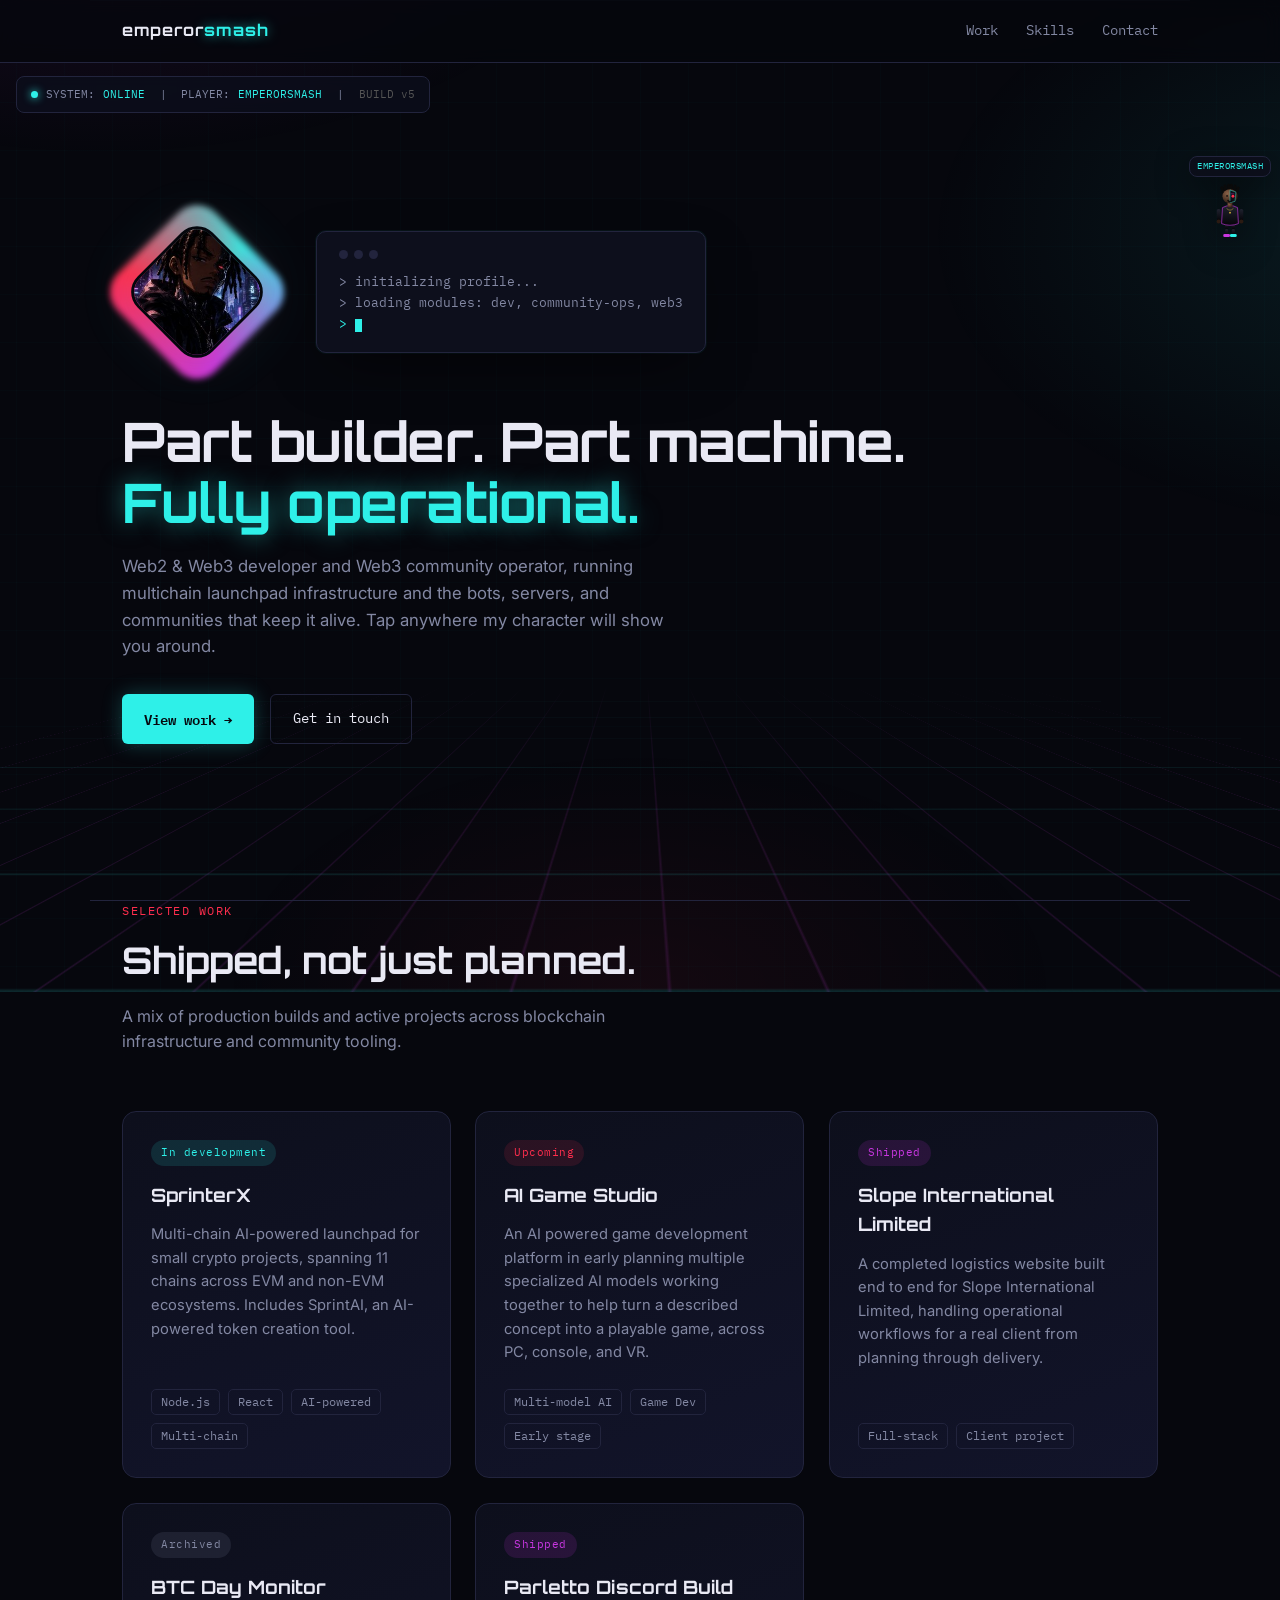
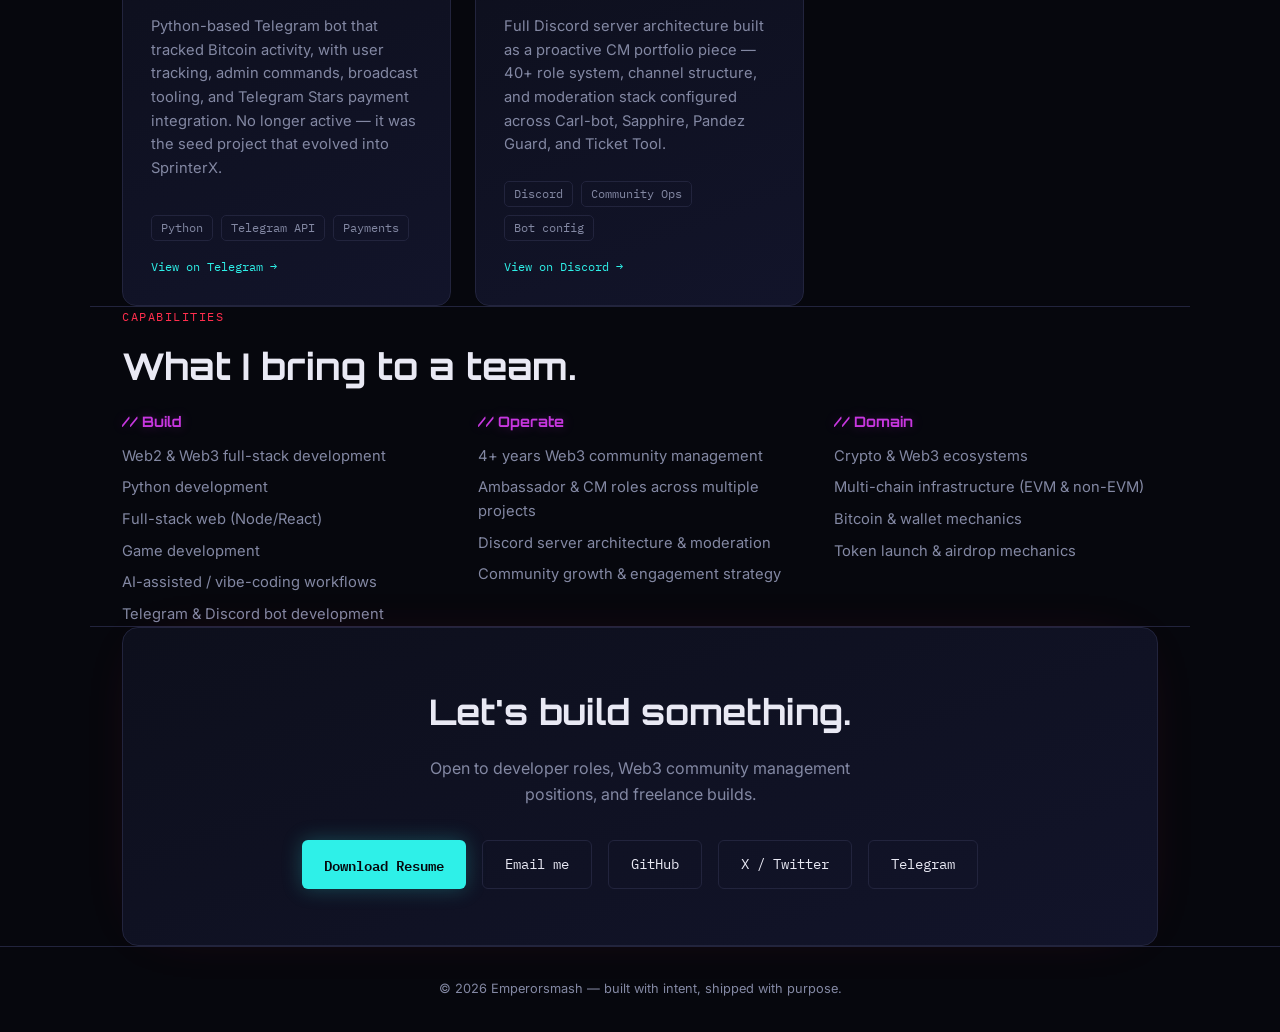
==== index.html @ 80217997 "Add files via upload" ====
<!DOCTYPE html>
<html lang="en">
<head>
<meta charset="UTF-8">
<meta name="viewport" content="width=device-width, initial-scale=1.0">
<title>Emperorsmash — Builder / Web3 Ops</title>
<link rel="preconnect" href="https://fonts.googleapis.com">
<link href="https://fonts.googleapis.com/css2?family=Orbitron:wght@600;700;800&family=Inter:wght@400;500;600&family=IBM+Plex+Mono:wght@400;500;600&display=swap" rel="stylesheet">
<style>
  :root{
    --bg: #06070d;
    --bg-raised: #0d0f1c;
    --bg-raised-2: #12142a;
    --line: #22243d;
    --cyan: #2EF0E8;
    --magenta: #C837E0;
    --red: #FF2E4D;
    --text: #E9E9F4;
    --slate: #8388a3;
    --scrollY: 0px;
  }
  *{ box-sizing:border-box; margin:0; padding:0; }
  html{ scroll-behavior:smooth; overflow-x:hidden; max-width:100%; }
  body{
    background:var(--bg);
    color:var(--text);
    font-family:'Inter',sans-serif;
    line-height:1.6;
    overflow-x:hidden;
    position:relative;
    cursor:default;
  }
  ::selection{ background:var(--magenta); color:#fff; }
  a{ color:inherit; text-decoration:none; }
  .mono{ font-family:'IBM Plex Mono',monospace; }
  .display{ font-family:'Orbitron',sans-serif; }

  /* Depth parallax layers */
  body::before{
    content:"";
    position:fixed; inset:-10% ; z-index:0; pointer-events:none;
    background:
      radial-gradient(900px 500px at 15% -5%, rgba(200,55,224,0.12), transparent 60%),
      radial-gradient(800px 500px at 100% 30%, rgba(46,240,232,0.09), transparent 60%),
      radial-gradient(700px 400px at 50% 100%, rgba(255,46,77,0.06), transparent 60%);
    transform: translateY(calc(var(--scrollY) * -0.06));
  }
  body::after{
    content:"";
    position:fixed; inset:-10%; z-index:0; pointer-events:none; opacity:0.5;
    background-image:
      linear-gradient(rgba(46,240,232,0.035) 1px, transparent 1px),
      linear-gradient(90deg, rgba(46,240,232,0.035) 1px, transparent 1px);
    background-size:48px 48px;
    transform: translateY(calc(var(--scrollY) * -0.14));
  }

  .wrap{ max-width:1100px; margin:0 auto; padding:0 32px; position:relative; z-index:2; }

  header{
    position:fixed; top:0; left:0; right:0; z-index:50;
    background:rgba(6,7,13,0.82); backdrop-filter:blur(10px);
    border-bottom:1px solid var(--line);
  }
  nav{
    max-width:1100px; margin:0 auto; padding:18px 32px;
    display:flex; justify-content:space-between; align-items:center;
  }
  .logo{ font-family:'Orbitron',sans-serif; font-weight:700; font-size:1rem; letter-spacing:1px; }
  .logo span{ color:var(--cyan); text-shadow:0 0 12px rgba(46,240,232,0.6); }
  .navlinks{ display:flex; gap:28px; font-size:0.85rem; }
  .navlinks a{ color:var(--slate); transition:color .2s, text-shadow .2s; font-family:'IBM Plex Mono',monospace; }
  .navlinks a:hover{ color:var(--cyan); text-shadow:0 0 10px rgba(46,240,232,0.5); }

  /* HUD */
  #hud{
    position:fixed; top:76px; left:16px; z-index:55;
    background:rgba(13,15,28,0.75); border:1px solid var(--line);
    border-radius:8px; padding:9px 14px;
    font-family:'IBM Plex Mono',monospace; font-size:0.68rem; color:var(--slate);
    backdrop-filter:blur(6px);
    display:flex; align-items:center; gap:8px;
  }
  #hud .dot{ width:7px; height:7px; border-radius:50%; background:var(--cyan); box-shadow:0 0 8px var(--cyan); animation:pulse-red 1.6s ease-in-out infinite; }
  #hud .val{ color:var(--cyan); }
  @media (max-width:700px){ #hud{ top:70px; font-size:0.62rem; padding:7px 10px; } }

  /* Hero */
  .hero{
    min-height:100vh;
    display:flex; flex-direction:column; justify-content:center;
    padding-top:120px; padding-bottom:60px;
    position:relative; perspective:1200px;
  }
  .hero-grid-floor{
    position:absolute; left:0; right:0; bottom:0; height:45%;
    background-image:
      repeating-linear-gradient(90deg, rgba(200,55,224,0.14) 0px, rgba(200,55,224,0.14) 1px, transparent 1px, transparent 56px),
      repeating-linear-gradient(0deg, rgba(46,240,232,0.14) 0px, rgba(46,240,232,0.14) 1px, transparent 1px, transparent 56px);
    transform: perspective(500px) rotateX(62deg) scale(2.2) translateY(10%);
    transform-origin:bottom;
    mask-image: linear-gradient(to top, black, transparent);
    -webkit-mask-image: linear-gradient(to top, black, transparent);
    pointer-events:none; z-index:0;
  }

  .hero-top{ display:flex; align-items:center; gap:44px; flex-wrap:wrap; position:relative; z-index:2; }
  .avatar-wrap{ position:relative; width:150px; height:150px; flex:0 0 auto; }
  .avatar-ring{
    position:absolute; inset:6px; border-radius:26px;
    background:conic-gradient(from 0deg, var(--cyan), var(--magenta), var(--red), var(--cyan));
    animation:spin-ring 6s linear infinite;
    filter:blur(3px);
    transform:rotate(45deg);
  }
  @keyframes spin-ring{ to{ transform:rotate(405deg); } }
  .avatar{
    position:absolute; inset:0; margin:auto;
    width:106px; height:106px;
    border-radius:22px;
    overflow:hidden;
    transform:rotate(45deg);
    border:3px solid var(--bg);
    box-shadow:0 0 30px rgba(255,46,77,0.35), 0 0 60px rgba(46,240,232,0.15);
  }
  .avatar img{
    position:absolute; top:-35%; left:-35%;
    width:170%; height:170%;
    object-fit:cover; display:block;
    transform:rotate(-45deg);
  }

  .terminal{
    background:var(--bg-raised);
    border:1px solid var(--line);
    border-radius:10px;
    padding:18px 22px;
    max-width:520px;
    font-family:'IBM Plex Mono',monospace;
    font-size:0.82rem;
    box-shadow:0 20px 60px -20px rgba(0,0,0,0.7), 0 0 0 1px rgba(46,240,232,0.05);
  }
  .term-dots{ display:flex; gap:6px; margin-bottom:12px; }
  .term-dots span{ width:9px; height:9px; border-radius:50%; background:var(--line); }
  .term-line{ color:var(--slate); min-height:1.4em; white-space:pre-wrap; }
  .term-line .ok{ color:var(--cyan); }
  .term-line .warn{ color:var(--red); }
  .cursor{ display:inline-block; width:7px; height:1em; background:var(--cyan); vertical-align:text-bottom; animation:blink 1s step-end infinite; }
  @keyframes blink{ 50%{ opacity:0; } }

  .hero h1{
    font-family:'Orbitron',sans-serif;
    font-size:clamp(2rem, 5vw, 3.4rem);
    font-weight:700;
    line-height:1.12;
    letter-spacing:-0.5px;
    max-width:820px;
    margin-top:44px;
    opacity:0; transform:translateY(16px);
    animation:rise .7s ease forwards;
    animation-delay:2.2s;
    position:relative; z-index:2;
  }
  .hero h1 .accent{ color:var(--cyan); text-shadow:0 0 24px rgba(46,240,232,0.5); }
  .hero p.lede{
    margin-top:20px; max-width:560px;
    color:var(--slate); font-size:1.05rem;
    opacity:0; transform:translateY(16px);
    animation:rise .7s ease forwards;
    animation-delay:2.5s;
    position:relative; z-index:2;
  }
  .hero .ctas{
    margin-top:34px; display:flex; gap:16px; flex-wrap:wrap;
    opacity:0; transform:translateY(16px);
    animation:rise .7s ease forwards;
    animation-delay:2.8s;
    position:relative; z-index:2;
  }
  @keyframes rise{ to{ opacity:1; transform:translateY(0); } }

  .btn{
    font-family:'IBM Plex Mono',monospace; font-size:0.85rem;
    padding:13px 22px; border-radius:6px; display:inline-flex; align-items:center; gap:8px;
    transition:transform .15s ease, background .15s ease, border-color .15s ease, box-shadow .15s ease;
  }
  .btn-primary{ background:var(--cyan); color:var(--bg); font-weight:600; box-shadow:0 0 20px rgba(46,240,232,0.25); }
  .btn-primary:hover{ transform:translateY(-2px); box-shadow:0 0 30px rgba(46,240,232,0.45); }
  .btn-ghost{ border:1px solid var(--line); color:var(--text); }
  .btn-ghost:hover{ border-color:var(--magenta); color:var(--magenta); transform:translateY(-2px); box-shadow:0 0 20px rgba(200,55,224,0.2); }

  .eyebrow{
    font-family:'IBM Plex Mono',monospace; font-size:0.78rem;
    color:var(--red); text-transform:uppercase; letter-spacing:1.5px;
    margin-bottom:10px;
  }
  section{ padding:100px 0; border-top:1px solid var(--line); position:relative; z-index:2; }
  h2.section-title{ font-family:'Orbitron',sans-serif; font-size:clamp(1.6rem,3.5vw,2.3rem); font-weight:700; margin-bottom:14px; }
  .section-sub{ color:var(--slate); max-width:560px; margin-bottom:56px; }

  .projects{ display:grid; grid-template-columns:repeat(auto-fit, minmax(min(300px, 100%),1fr)); gap:24px; perspective:1000px; }
  .card{
    background:linear-gradient(160deg, var(--bg-raised), var(--bg-raised-2));
    border:1px solid var(--line); border-radius:14px;
    padding:28px; display:flex; flex-direction:column; gap:14px;
    transition:transform .12s ease, border-color .2s ease, box-shadow .2s ease;
    transform-style:preserve-3d;
    will-change:transform;
  }
  .card:hover{ border-color:var(--cyan); box-shadow:0 20px 40px -20px rgba(46,240,232,0.25); }
  .card.card-flash{ border-color:var(--magenta); box-shadow:0 0 40px -10px rgba(200,55,224,0.5); }
  .tag{
    align-self:flex-start; font-family:'IBM Plex Mono',monospace; font-size:0.7rem;
    padding:4px 10px; border-radius:20px; letter-spacing:0.5px;
  }
  .tag.live{ background:rgba(46,240,232,0.12); color:var(--cyan); }
  .tag.shipped{ background:rgba(200,55,224,0.14); color:var(--magenta); }
  .tag.beta{ background:rgba(255,46,77,0.12); color:var(--red); }
  .tag.archived{ background:rgba(131,136,163,0.15); color:var(--slate); }
  .card-link{ font-family:'IBM Plex Mono',monospace; font-size:0.78rem; color:var(--cyan); margin-top:2px; }
  .card-link:hover{ text-decoration:underline; }
  .card h3{ font-family:'Orbitron',sans-serif; font-size:1.15rem; }
  .card p{ color:var(--slate); font-size:0.92rem; }
  .stack{ display:flex; flex-wrap:wrap; gap:8px; margin-top:auto; padding-top:10px; }
  .stack span{ font-family:'IBM Plex Mono',monospace; font-size:0.72rem; color:var(--slate); border:1px solid var(--line); padding:3px 9px; border-radius:5px; }

  .skills-grid{ display:grid; grid-template-columns:repeat(auto-fit,minmax(min(220px, 100%),1fr)); gap:32px; }
  .skill-block h4{ font-family:'Orbitron',sans-serif; color:var(--magenta); font-size:0.9rem; margin-bottom:12px; text-shadow:0 0 12px rgba(200,55,224,0.3); }
  .skill-block ul{ list-style:none; display:flex; flex-direction:column; gap:8px; }
  .skill-block li{ color:var(--slate); font-size:0.92rem; }

  .contact-box{
    background:linear-gradient(160deg, var(--bg-raised), var(--bg-raised-2));
    border:1px solid var(--line); border-radius:16px;
    padding:56px; text-align:center;
    box-shadow:0 0 60px -30px rgba(255,46,77,0.2);
  }
  .contact-box h2{ font-family:'Orbitron',sans-serif; font-size:clamp(1.6rem,4vw,2.2rem); margin-bottom:16px; }
  .contact-box p{ color:var(--slate); max-width:480px; margin:0 auto 32px; }
  .contact-links{ display:flex; gap:16px; justify-content:center; flex-wrap:wrap; }

  footer{ padding:32px; text-align:center; color:var(--slate); font-size:0.8rem; border-top:1px solid var(--line); position:relative; z-index:2; }

  @media (max-width:700px){
    .navlinks{ display:none; }
    section{ padding:70px 0; }
    .contact-box{ padding:36px 22px; }
    .hero-top{ flex-direction:column; align-items:flex-start; gap:24px; }
  }

  @media (prefers-reduced-motion: reduce){
    *{ animation-duration:0.01ms !important; animation-delay:0s !important; transition-duration:0.01ms !important; }
  }

  :focus-visible{ outline:2px solid var(--cyan); outline-offset:3px; }

  /* ===== Free-roaming bot character ===== */
  #bot{
    position:fixed; z-index:80; width:42px; height:58px;
    left:0; top:0;
    transition: left .3s cubic-bezier(.3,.7,.25,1), top .3s cubic-bezier(.3,.7,.25,1), transform .18s ease;
    cursor:pointer; pointer-events:auto;
    filter:drop-shadow(0 8px 16px rgba(0,0,0,0.55));
  }
  #bot svg{ width:100%; height:100%; display:block; overflow:visible; }
  #bot svg.flip{ transform:scaleX(-1); }

  .bot-tag{
    position:absolute; bottom:100%; left:50%; transform:translateX(-50%);
    margin-bottom:5px; font-family:'IBM Plex Mono',monospace; font-size:0.58rem;
    color:var(--cyan); background:rgba(13,15,28,0.85); border:1px solid var(--line);
    padding:2px 7px; border-radius:8px; white-space:nowrap; letter-spacing:0.5px;
    pointer-events:none;
  }

  .bot-menu{
    position:absolute; bottom:100%; left:50%; transform:translateX(-50%) translateY(6px);
    margin-bottom:28px;
    display:flex; flex-direction:column; gap:8px;
    opacity:0; pointer-events:none;
    transition:opacity .18s ease, transform .18s ease;
  }
  .bot-menu.open{ opacity:1; pointer-events:auto; transform:translateX(-50%) translateY(0); }
  .bot-menu button{
    font-family:'IBM Plex Mono',monospace; font-size:0.72rem; white-space:nowrap;
    background:var(--bg-raised-2); color:var(--cyan); border:1px solid var(--cyan);
    padding:7px 12px; border-radius:20px; cursor:pointer;
    box-shadow:0 0 14px rgba(46,240,232,0.25);
  }
  .bot-menu button:hover{ background:var(--cyan); color:var(--bg); }

  /* Human running gait */
  .leg-l, .leg-r, .arm-l, .arm-r{ transform-box:fill-box; transform-origin:top center; }
  .shin-l, .shin-r{ transform-box:fill-box; transform-origin:top center; }
  .run-rig{ transform-box:fill-box; transform-origin:bottom center; }

  .bot-running .leg-l{ animation:hip-swing .32s ease-in-out infinite; }
  .bot-running .leg-r{ animation:hip-swing .32s ease-in-out infinite; animation-delay:-.16s; }
  .bot-running .shin-l{ animation:knee-bend .32s ease-in-out infinite; }
  .bot-running .shin-r{ animation:knee-bend .32s ease-in-out infinite; animation-delay:-.16s; }
  .bot-running .arm-l{ animation:arm-swing .32s ease-in-out infinite; animation-delay:-.16s; }
  .bot-running .arm-r{ animation:arm-swing .32s ease-in-out infinite; }
  .bot-running .run-rig{ animation:run-bob .32s ease-in-out infinite; }
  .bot-idle .run-rig{ animation:idle-bob 1.8s ease-in-out infinite; }

  @keyframes hip-swing{ 0%{transform:rotate(-26deg);} 50%{transform:rotate(26deg);} 100%{transform:rotate(-26deg);} }
  @keyframes knee-bend{ 0%{transform:rotate(32deg);} 25%{transform:rotate(4deg);} 50%{transform:rotate(-6deg);} 75%{transform:rotate(42deg);} 100%{transform:rotate(32deg);} }
  @keyframes arm-swing{ 0%{transform:rotate(24deg);} 50%{transform:rotate(-24deg);} 100%{transform:rotate(24deg);} }
  @keyframes run-bob{ 0%,100%{ transform:translateY(0) rotate(-1.5deg); } 50%{ transform:translateY(-3px) rotate(1.5deg); } }
  @keyframes idle-bob{ 0%,100%{ transform:translateY(0); } 50%{ transform:translateY(-4px); } }
  .eye-red{ animation:pulse-red 2.4s ease-in-out infinite; }
  @keyframes pulse-red{ 0%,100%{ opacity:1; } 50%{ opacity:0.5; } }

  /* Ripple + connect effects */
  .ripple{
    position:fixed; z-index:75; pointer-events:none;
    width:14px; height:14px; border-radius:50%;
    border:2px solid var(--cyan);
    transform:translate(-50%,-50%);
    animation:ripple-out .5s ease-out forwards;
  }
  @keyframes ripple-out{ to{ width:70px; height:70px; opacity:0; border-width:1px; } }

  .connect-ring{
    position:fixed; z-index:75; pointer-events:none;
    border-radius:50%; transform:translate(-50%,-50%);
    border:2px solid var(--magenta);
    animation:connect-out .55s ease-out forwards;
  }
  @keyframes connect-out{ 0%{ width:6px; height:6px; opacity:1; } 100%{ width:90px; height:90px; opacity:0; } }

  .target-glow{ box-shadow:0 0 0 2px var(--cyan), 0 0 24px rgba(46,240,232,0.6) !important; transition:box-shadow .15s ease; }

  .flash-step{
    position:fixed; z-index:78; pointer-events:none;
    width:30px; height:42px; border-radius:40%;
    background:linear-gradient(180deg, rgba(46,240,232,0.4), rgba(200,55,224,0.15));
    filter:blur(3px);
    transform:translate(-50%,-90%);
    animation:flash-fade .3s ease-out forwards;
  }
  @keyframes flash-fade{ from{ opacity:0.8; transform:translate(-50%,-90%) scale(1); } to{ opacity:0; transform:translate(-50%,-90%) scale(0.65); } }

  .spark{
    position:fixed; z-index:76; width:4px; height:4px; border-radius:50%;
    pointer-events:none; transform:translate(-50%,-50%);
    animation:spark-fly .42s ease-out forwards;
  }
  @keyframes spark-fly{ to{ transform:translate(calc(-50% + var(--dx)), calc(-50% + var(--dy))); opacity:0; } }

  .bot-jolt{ animation:jolt .22s ease; }
  @keyframes jolt{ 0%{ transform:scale(1); } 35%{ transform:scale(1.18,0.82); } 65%{ transform:scale(0.9,1.1); } 100%{ transform:scale(1); } }

  .bot-tool{
    position:absolute; width:22px; height:22px; opacity:0; pointer-events:none;
    transition:opacity .2s ease; filter:drop-shadow(0 0 6px rgba(46,240,232,0.5));
  }
  .bot-tool.show{ opacity:1; }
  .bot-tool.tool-wrench, .bot-tool.tool-server{ left:100%; top:36%; margin-left:2px; }
  .bot-tool.tool-weld{ left:50%; top:-18%; transform:translateX(-50%); }
  .bot-tool.tool-wrench{ animation:wrench-turn 1s ease-in-out infinite; }
  @keyframes wrench-turn{ 0%,100%{ transform:rotate(-20deg); } 50%{ transform:rotate(20deg); } }

  .bot-tool.tool-server{ width:38px; height:30px; left:100%; top:30%; margin-left:2px; }
  .bot-tool.tool-left{ left:auto; right:100%; margin-left:0; margin-right:2px; }
  .tool-server .key-blink rect{ animation:key-flicker .4s steps(1) infinite; }
  .tool-server .key-blink rect:nth-child(2){ animation-delay:.08s; }
  .tool-server .key-blink rect:nth-child(3){ animation-delay:.16s; }
  .tool-server .key-blink rect:nth-child(4){ animation-delay:.24s; }
  .tool-server .key-blink rect:nth-child(5){ animation-delay:.32s; }
  @keyframes key-flicker{ 0%,60%{ opacity:1; } 61%,100%{ opacity:0.3; } }

  .bot-typing .arm-l{ animation:type-tap .17s ease-in-out infinite; }
  .bot-typing .arm-r{ animation:type-tap .17s ease-in-out infinite; animation-delay:.085s; }
  @keyframes type-tap{ 0%,100%{ transform:rotate(6deg); } 50%{ transform:rotate(24deg); } }

  /* Annoyed reaction (rapid tapping) */
  .bot-annoyed .head-grp{ animation:shake-mad .35s ease; }
  @keyframes shake-mad{
    0%,100%{ transform:translateX(0) rotate(0); }
    20%{ transform:translateX(-3px) rotate(-5deg); }
    40%{ transform:translateX(3px) rotate(5deg); }
    60%{ transform:translateX(-2.5px) rotate(-4deg); }
    80%{ transform:translateX(2.5px) rotate(4deg); }
  }
  .bot-annoyed .eye-red{ animation:pulse-mad .12s ease-in-out infinite; }
  @keyframes pulse-mad{ 0%,100%{ opacity:1; } 50%{ opacity:0.25; } }

  /* Loved reaction (press and hold) */
  .bot-loved .run-rig{ animation:happy-wiggle .5s ease-in-out infinite; }
  @keyframes happy-wiggle{ 0%,100%{ transform:translateY(0) rotate(-2deg); } 50%{ transform:translateY(-3px) rotate(2deg); } }
  .heart-particle{
    position:fixed; z-index:82; pointer-events:none;
    font-size:15px; color:var(--red); text-shadow:0 0 8px rgba(255,46,77,0.7);
    transform:translate(-50%,-50%);
    animation:heart-float .75s ease-out forwards;
  }
  @keyframes heart-float{
    0%{ opacity:1; transform:translate(-50%,-50%) scale(0.5); }
    55%{ opacity:1; }
    100%{ opacity:0; transform:translate(-50%,-160%) scale(1.15); }
  }

  /* Dizzy + faint */
  .bot-dizzy .run-rig{ animation:dizzy-wobble .28s ease-in-out infinite; }
  @keyframes dizzy-wobble{ 0%,100%{ transform:rotate(-9deg) translateY(0); } 50%{ transform:rotate(9deg) translateY(-2px); } }
  .bot-dizzy .eye-red, .bot-fainted .eye-red{ animation:none !important; opacity:0.25; }

  .bot-fainted .run-rig{
    animation:none;
    transform:rotate(88deg) translateY(8px);
    transform-origin:bottom center;
    opacity:0.8;
  }

  .error-bubble{
    position:fixed; z-index:84; pointer-events:none;
    font-family:'IBM Plex Mono',monospace; font-size:0.66rem; color:var(--red);
    background:rgba(13,15,28,0.92); border:1px solid var(--red); border-radius:6px;
    padding:4px 9px; transform:translate(-50%,-100%);
    animation:glitch-flicker 1.2s steps(2) forwards;
  }
  @keyframes glitch-flicker{
    0%,10%,22%,34%,46%,58%,70%,82%{ opacity:1; }
    5%,17%,29%,41%,53%,65%,77%{ opacity:0.25; }
    92%,100%{ opacity:0; }
  }

  #repair-crane{ position:fixed; z-index:85; pointer-events:none; }
  .crane-hook{ transition:y2 .4s ease; }

  @media (prefers-reduced-motion: reduce){
    #bot{ display:none; }
  }
</style>
</head>
<body>

<header>
  <nav>
    <div class="logo">emperor<span>smash</span></div>
    <div class="navlinks">
      <a href="#work">Work</a>
      <a href="#skills">Skills</a>
      <a href="#contact">Contact</a>
    </div>
  </nav>
</header>

<div id="hud"><span class="dot"></span>SYSTEM: <span class="val" id="hud-status">ONLINE</span> &nbsp;|&nbsp; PLAYER: <span class="val">EMPERORSMASH</span> &nbsp;|&nbsp; <span style="color:#555;">BUILD v5</span></div>

<div id="bot" class="bot-idle" role="button" tabindex="0" aria-label="Site character. Click to open quick navigation, or tap anywhere on the page and it will run there.">
  <div class="bot-menu" id="bot-menu">
    <button data-target="work">Work</button>
    <button data-target="skills">Skills</button>
    <button data-target="contact">Contact</button>
  </div>
  <div class="bot-tag">EMPERORSMASH</div>
  <div class="bot-tool" id="bot-tool"></div>
  <svg viewBox="0 0 100 130" fill="none">
    <defs>
      <radialGradient id="skinGrad" cx="35%" cy="30%" r="75%">
        <stop offset="0%" stop-color="#8a6248"/>
        <stop offset="100%" stop-color="#2b1a12"/>
      </radialGradient>
      <linearGradient id="jacketGrad" x1="0" y1="0" x2="0" y2="1">
        <stop offset="0%" stop-color="#20222f"/>
        <stop offset="100%" stop-color="#050509"/>
      </linearGradient>
    </defs>
    <g class="run-rig">
      <g class="leg-l" transform="translate(42,93)">
        <rect x="-4" y="0" width="8" height="15" rx="3" fill="url(#jacketGrad)"/>
        <g class="shin-l">
          <rect x="-3.5" y="15" width="7" height="14" rx="3" fill="url(#jacketGrad)"/>
          <rect x="-8" y="27" width="16" height="7" rx="3" fill="var(--magenta)"/>
        </g>
      </g>
      <g class="leg-r" transform="translate(58,93)">
        <rect x="-4" y="0" width="8" height="15" rx="3" fill="url(#jacketGrad)"/>
        <g class="shin-r">
          <rect x="-3.5" y="15" width="7" height="14" rx="3" fill="url(#jacketGrad)"/>
          <rect x="-8" y="27" width="16" height="7" rx="3" fill="var(--cyan)"/>
        </g>
      </g>

      <g class="arm-l" transform="translate(23,60)">
        <rect x="-4.5" y="0" width="9" height="28" rx="4" fill="url(#jacketGrad)"/>
        <circle cx="0" cy="30" r="5" fill="#2b1a12"/>
      </g>
      <g class="arm-r" transform="translate(77,60)">
        <rect x="-4.5" y="0" width="9" height="28" rx="4" fill="url(#jacketGrad)"/>
        <circle cx="0" cy="30" r="5" fill="#2b1a12"/>
      </g>

      <path d="M32 57 Q50 47 68 57 L70 95 Q50 103 30 95 Z" fill="url(#jacketGrad)" stroke="var(--magenta)" stroke-width="1.5"/>
      <path d="M42 59 Q50 67 58 59" stroke="#d4af37" stroke-width="1.2" fill="none"/>
      <circle cx="50" cy="69" r="2.2" fill="#d4af37"/>

      <rect x="44" y="45" width="12" height="12" fill="url(#skinGrad)"/>

      <g class="head-grp">
        <g fill="#0a0a0a">
          <rect x="30" y="6" width="7" height="26" rx="3.5" transform="rotate(-18 33 19)"/>
          <rect x="36" y="2" width="7" height="30" rx="3.5" transform="rotate(-8 39 17)"/>
          <rect x="43" y="0" width="7" height="32" rx="3.5"/>
          <rect x="50" y="0" width="7" height="32" rx="3.5"/>
          <rect x="57" y="2" width="7" height="30" rx="3.5" transform="rotate(8 60 17)"/>
          <rect x="63" y="6" width="7" height="26" rx="3.5" transform="rotate(18 66 19)"/>
        </g>
        <ellipse cx="50" cy="30" rx="18" ry="17" fill="url(#skinGrad)"/>
        <path d="M50 15 L64 20 L62 42 L50 45 Z" fill="#111118" stroke="var(--cyan)" stroke-width="1"/>
        <circle class="eye-red" cx="57" cy="30" r="3.4" fill="var(--red)"/>
        <line x1="52" y1="24" x2="60" y2="24" stroke="var(--magenta)" stroke-width="0.8"/>
        <circle cx="43" cy="29" r="2" fill="#0a0a0a"/>
        <path d="M45 40 Q50 46 55 40" stroke="#0a0a0a" stroke-width="3" fill="none" stroke-linecap="round"/>
      </g>
    </g>
  </svg>
</div>

<section class="hero wrap">
  <div class="hero-grid-floor"></div>
  <div class="hero-top">
    <div class="avatar-wrap">
      <div class="avatar-ring"></div>
      <div class="avatar"><img src="[data-uri]" alt="Emperorsmash"></div>
    </div>
    <div class="terminal" id="terminal">
      <div class="term-dots"><span></span><span></span><span></span></div>
      <div id="term-output"></div>
    </div>
  </div>
  <h1>Part builder. Part machine. <span class="accent">Fully operational.</span></h1>
  <p class="lede">Web2 & Web3 developer and Web3 community operator, running multichain launchpad infrastructure and the bots, servers, and communities that keep it alive. Tap anywhere my character will show you around.</p>
  <div class="ctas">
    <a href="#work" class="btn btn-primary">View work →</a>
    <a href="#contact" class="btn btn-ghost">Get in touch</a>
  </div>
</section>

<section id="work" class="wrap">
  <div class="eyebrow">Selected work</div>
  <h2 class="section-title">Shipped, not just planned.</h2>
  <p class="section-sub">A mix of production builds and active projects across blockchain infrastructure and community tooling.</p>

  <div class="projects">
    <div class="card">
      <span class="tag live">In development</span>
      <h3>SprinterX</h3>
      <p>Multi-chain AI-powered launchpad for small crypto projects, spanning 11 chains across EVM and non-EVM ecosystems. Includes SprintAI, an AI-powered token creation tool.</p>
      <div class="stack"><span>Node.js</span><span>React</span><span>AI-powered</span><span>Multi-chain</span></div>
    </div>

    <div class="card">
      <span class="tag beta">Upcoming</span>
      <h3>AI Game Studio</h3>
      <p>An AI powered game development platform in early planning  multiple specialized AI models working together to help turn a described concept into a playable game, across PC, console, and VR.</p>
      <div class="stack"><span>Multi-model AI</span><span>Game Dev</span><span>Early stage</span></div>
    </div>

    <div class="card">
      <span class="tag shipped">Shipped</span>
      <h3>Slope International Limited</h3>
      <p>A completed logistics website built end to end for Slope International Limited, handling operational workflows for a real client from planning through delivery.</p>
      <div class="stack"><span>Full-stack</span><span>Client project</span></div>
    </div>

    <div class="card">
      <span class="tag archived">Archived</span>
      <h3>BTC Day Monitor</h3>
      <p>Python-based Telegram bot that tracked Bitcoin activity, with user tracking, admin commands, broadcast tooling, and Telegram Stars payment integration. No longer active — it was the seed project that evolved into SprinterX.</p>
      <div class="stack"><span>Python</span><span>Telegram API</span><span>Payments</span></div>
      <a href="https://t.me/Faucet_watcher_bot" class="card-link" target="_blank" rel="noopener">View on Telegram →</a>
    </div>

    <div class="card">
      <span class="tag shipped">Shipped</span>
      <h3>Parletto Discord Build</h3>
      <p>Full Discord server architecture built as a proactive CM portfolio piece — 40+ role system, channel structure, and moderation stack configured across Carl-bot, Sapphire, Pandez Guard, and Ticket Tool.</p>
      <div class="stack"><span>Discord</span><span>Community Ops</span><span>Bot config</span></div>
      <a href="https://discord.gg/cxjRm5SM" class="card-link" target="_blank" rel="noopener">View on Discord →</a>
    </div>
  </div>
</section>

<section id="skills" class="wrap">
  <div class="eyebrow">Capabilities</div>
  <h2 class="section-title">What I bring to a team.</h2>

  <div class="skills-grid">
    <div class="skill-block">
      <h4>// Build</h4>
      <ul>
        <li>Web2 & Web3 full-stack development</li>
        <li>Python development</li>
        <li>Full-stack web (Node/React)</li>
        <li>Game development</li>
        <li>AI-assisted / vibe-coding workflows</li>
        <li>Telegram & Discord bot development</li>
      </ul>
    </div>
    <div class="skill-block">
      <h4>// Operate</h4>
      <ul>
        <li>4+ years Web3 community management</li>
        <li>Ambassador & CM roles across multiple projects</li>
        <li>Discord server architecture & moderation</li>
        <li>Community growth & engagement strategy</li>
      </ul>
    </div>
    <div class="skill-block">
      <h4>// Domain</h4>
      <ul>
        <li>Crypto & Web3 ecosystems</li>
        <li>Multi-chain infrastructure (EVM & non-EVM)</li>
        <li>Bitcoin & wallet mechanics</li>
        <li>Token launch & airdrop mechanics</li>
      </ul>
    </div>
  </div>
</section>

<section id="contact" class="wrap">
  <div class="contact-box">
    <h2>Let's build something.</h2>
    <p>Open to developer roles, Web3 community management positions, and freelance builds.</p>
    <div class="contact-links">
      <a href="[data-uri]" download="Emperorsmash_Resume.pdf" class="btn btn-primary">Download Resume</a>
      <a href="mailto:marvoclement@gmail.com" class="btn btn-ghost">Email me</a>
      <a href="https://github.com/SmashDev01" class="btn btn-ghost" target="_blank" rel="noopener">GitHub</a>
      <a href="https://x.com/Emp_Smash" class="btn btn-ghost" target="_blank" rel="noopener">X / Twitter</a>
      <a href="https://t.me/EmperorsmashG" class="btn btn-ghost" target="_blank" rel="noopener">Telegram</a>
    </div>
  </div>
</section>

<footer>
  © 2026 Emperorsmash — built with intent, shipped with purpose.
</footer>

<script>
  const lines = [
    { text: "> initializing profile...", cls: "" },
    { text: "> loading modules: dev, community-ops, web3", cls: "" },
    { text: "> web3_community_experience: 4+ years [OK]", cls: "ok" },
    { text: "> multi_chain_dev: ACTIVE [OK]", cls: "ok" },
    { text: "> availability: OPEN_TO_WORK", cls: "warn" },
    { text: "> ready.", cls: "ok" },
  ];
  const output = document.getElementById('term-output');
  let lineIndex = 0;
  function typeLine(){
    if(lineIndex >= lines.length){ return; }
    const line = lines[lineIndex];
    const div = document.createElement('div');
    div.className = 'term-line';
    output.appendChild(div);
    let charIndex = 0;
    function typeChar(){
      if(charIndex <= line.text.length){
        div.innerHTML = `<span class="${line.cls}">${line.text.slice(0, charIndex)}</span><span class="cursor"></span>`;
        charIndex++;
        setTimeout(typeChar, 18);
      } else {
        div.innerHTML = `<span class="${line.cls}">${line.text}</span>`;
        lineIndex++;
        setTimeout(typeLine, 120);
      }
    }
    typeChar();
  }

  const prefersReduced = window.matchMedia('(prefers-reduced-motion: reduce)').matches;
  if(prefersReduced){
    output.innerHTML = lines.map(l => `<div class="term-line"><span class="${l.cls}">${l.text}</span></div>`).join('');
  } else {
    typeLine();
  }

  // ---- Parallax scroll var ----
  function updateScrollVar(){
    document.documentElement.style.setProperty('--scrollY', window.scrollY + 'px');
  }
  window.addEventListener('scroll', updateScrollVar, { passive:true });
  updateScrollVar();

  // ---- 3D tilt on project cards ----
  document.querySelectorAll('.card').forEach(card => {
    card.addEventListener('mousemove', (e) => {
      if(prefersReduced) return;
      const rect = card.getBoundingClientRect();
      const x = (e.clientX - rect.left) / rect.width - 0.5;
      const y = (e.clientY - rect.top) / rect.height - 0.5;
      card.style.transform = `perspective(700px) rotateY(${x * 10}deg) rotateX(${-y * 10}deg) translateY(-4px)`;
    });
    card.addEventListener('mouseleave', () => {
      card.style.transform = 'perspective(700px) rotateY(0) rotateX(0) translateY(0)';
    });
  });

  // ---- Free-roaming bot engine ----
  (function(){
    if(prefersReduced) return;
    const bot = document.getElementById('bot');
    const menu = document.getElementById('bot-menu');
    const svg = bot.querySelector('svg');
    const BOT_W = 42, BOT_H = 58;

    let pos = { x: window.innerWidth - 50, y: window.innerHeight - 90 };
    let idleTimer = null;
    let menuOpen = false;
    let busy = false;
    let lastActivity = Date.now();
    let wandering = false;
    let wanderTimer = null;
    let tapCount = 0;
    let tapWindowTimer = null;
    let isHolding = false;
    let holdTimer = null;
    let petInterval = null;
    let isFainted = false;
    const hudStatus = document.getElementById('hud-status');
    const toolEl = document.getElementById('bot-tool');

    function place(x, y){
      bot.style.left = (x - BOT_W/2) + 'px';
      bot.style.top = (y - BOT_H) + 'px';
    }
    place(pos.x, pos.y);

    function spawnRipple(x, y){
      const r = document.createElement('div');
      r.className = 'ripple';
      r.style.left = x + 'px'; r.style.top = y + 'px';
      document.body.appendChild(r);
      setTimeout(() => r.remove(), 520);
    }

    function spawnSparks(x, y){
      for(let i = 0; i < 6; i++){
        const s = document.createElement('div');
        s.className = 'spark';
        const angle = Math.random() * Math.PI * 2;
        const dist = 18 + Math.random() * 22;
        s.style.left = x + 'px'; s.style.top = y + 'px';
        s.style.background = i % 2 === 0 ? 'var(--cyan)' : 'var(--magenta)';
        s.style.setProperty('--dx', Math.cos(angle) * dist + 'px');
        s.style.setProperty('--dy', Math.sin(angle) * dist + 'px');
        document.body.appendChild(s);
        setTimeout(() => s.remove(), 440);
      }
    }

    function spawnFlashTrail(x0, y0, x1, y1, duration){
      const steps = 3;
      for(let i = 1; i <= steps; i++){
        const t = i / (steps + 1);
        const gx = x0 + (x1 - x0) * t, gy = y0 + (y1 - y0) * t;
        setTimeout(() => {
          const g = document.createElement('div');
          g.className = 'flash-step';
          g.style.left = gx + 'px'; g.style.top = gy + 'px';
          document.body.appendChild(g);
          setTimeout(() => g.remove(), 300);
        }, duration * t * 0.55);
      }
    }

    function spawnConnect(x, y){
      const r1 = document.createElement('div');
      r1.className = 'connect-ring';
      r1.style.left = x + 'px'; r1.style.top = y + 'px';
      document.body.appendChild(r1);
      const r2 = document.createElement('div');
      r2.className = 'connect-ring';
      r2.style.left = x + 'px'; r2.style.top = y + 'px';
      r2.style.borderColor = 'var(--cyan)';
      r2.style.animationDelay = '.1s';
      document.body.appendChild(r2);
      spawnSparks(x, y);
      bot.classList.add('bot-jolt');
      setTimeout(() => bot.classList.remove('bot-jolt'), 260);
      setTimeout(() => { r1.remove(); r2.remove(); }, 650);
    }

    function moveBotTo(x, y, cb){
      const dx = x - pos.x, dy = y - pos.y;
      const dist = Math.hypot(dx, dy);
      const duration = Math.min(600, Math.max(120, dist * 0.7));
      if(dist > 16){ spawnFlashTrail(pos.x, pos.y, x, y, duration); }
      bot.style.transitionDuration = duration + 'ms';
      bot.classList.remove('bot-idle');
      bot.classList.add('bot-running');
      if(dx < -4){ svg.classList.add('flip'); }
      else if(dx > 4){ svg.classList.remove('flip'); }
      place(x, y);
      pos = { x, y };
      clearTimeout(idleTimer);
      idleTimer = setTimeout(() => {
        bot.classList.remove('bot-running');
        bot.classList.add('bot-idle');
        if(cb) cb();
      }, duration + 20);
      return duration;
    }

    function clamp(v, min, max){ return Math.max(min, Math.min(max, v)); }

    function performAction(el){
      if(el.tagName === 'A'){
        const href = el.getAttribute('href');
        if(href && href.startsWith('#')){
          const target = document.querySelector(href);
          if(target) target.scrollIntoView({ behavior:'smooth', block:'start' });
        } else if(href){
          window.open(href, el.getAttribute('target') || '_self');
        }
      } else if(el.classList.contains('card')){
        el.classList.add('card-flash');
        setTimeout(() => el.classList.remove('card-flash'), 500);
      }
    }

    function toggleMenu(){
      menuOpen = !menuOpen;
      menu.classList.toggle('open', menuOpen);
    }
    bot.addEventListener('pointerdown', (e) => {
      if(isFainted) return;
      markActivity();
      isHolding = false;
      clearTimeout(holdTimer);
      holdTimer = setTimeout(() => {
        isHolding = true;
        menuOpen = false; menu.classList.remove('open');
        bot.classList.add('bot-loved');
        spawnHeart();
        petInterval = setInterval(spawnHeart, 300);
      }, 420);
    });

    function endHold(){
      clearTimeout(holdTimer);
      if(isHolding){
        isHolding = false;
        bot.classList.remove('bot-loved');
        clearInterval(petInterval);
        return true;
      }
      return false;
    }

    bot.addEventListener('pointerup', (e) => {
      e.stopPropagation();
      const wasHolding = endHold();
      if(isFainted || wasHolding) return;
      registerTap();
    });
    bot.addEventListener('pointerleave', () => { endHold(); });
    bot.addEventListener('pointercancel', () => { endHold(); });

    bot.addEventListener('keydown', (e) => {
      if((e.key === 'Enter' || e.key === ' ') && !isFainted){
        e.preventDefault(); e.stopPropagation();
        markActivity();
        registerTap();
      }
    });

    function registerTap(){
      tapCount++;
      clearTimeout(tapWindowTimer);
      tapWindowTimer = setTimeout(() => { tapCount = 0; }, 1400);

      if(tapCount >= 5){
        tapCount = 0;
        clearTimeout(tapWindowTimer);
        triggerFaint();
        return;
      }
      if(tapCount >= 2){
        triggerAnnoyed();
        menuOpen = false; menu.classList.remove('open');
      } else if(!busy){
        toggleMenu();
      }
    }

    function triggerAnnoyed(){
      bot.classList.remove('bot-annoyed');
      void bot.offsetWidth;
      bot.classList.add('bot-annoyed');
      setTimeout(() => bot.classList.remove('bot-annoyed'), 380);
    }

    function spawnHeart(){
      const rect = bot.getBoundingClientRect();
      const h = document.createElement('div');
      h.className = 'heart-particle';
      h.textContent = '♥';
      h.style.left = (rect.left + rect.width/2 + (Math.random()*16 - 8)) + 'px';
      h.style.top = rect.top + 'px';
      document.body.appendChild(h);
      setTimeout(() => h.remove(), 780);
    }

    function spawnErrorBubble(){
      const rect = bot.getBoundingClientRect();
      const b = document.createElement('div');
      b.className = 'error-bubble';
      b.textContent = 'SYSTEM ERROR';
      b.style.left = (rect.left + rect.width/2) + 'px';
      b.style.top = (rect.top - 6) + 'px';
      document.body.appendChild(b);
      setTimeout(() => b.remove(), 1250);
    }

    function triggerFaint(){
      if(isFainted) return;
      isFainted = true;
      wandering = false;
      clearTimeout(wanderTimer);
      clearTimeout(holdTimer);
      clearInterval(petInterval);
      toolEl.classList.remove('show');
      bot.classList.remove('bot-typing', 'bot-loved', 'bot-annoyed', 'bot-idle', 'bot-running');
      menuOpen = false; menu.classList.remove('open');
      if(hudStatus) hudStatus.textContent = 'ERROR';

      const rect = bot.getBoundingClientRect();
      toolEl.className = 'bot-tool show tool-weld';
      toolEl.innerHTML = TOOL_SVGS.dizzy;
      bot.classList.add('bot-dizzy');
      spawnErrorBubble();

      setTimeout(() => {
        toolEl.classList.remove('show');
        bot.classList.remove('bot-dizzy');
        bot.classList.add('bot-fainted');
        setTimeout(() => spawnCraneRepair(), 450);
      }, 900);
    }

    function spawnCraneRepair(){
      const rect = bot.getBoundingClientRect();
      const centerX = rect.left + rect.width / 2;
      const centerY = rect.top + rect.height / 2;

      const crane = document.createElement('div');
      crane.id = 'repair-crane';
      crane.innerHTML = CRANE_SVG;
      crane.style.top = (rect.top - 26) + 'px';
      crane.style.left = (window.innerWidth + 80) + 'px';
      crane.style.transition = 'left .9s ease-in-out';
      document.body.appendChild(crane);

      requestAnimationFrame(() => {
        crane.style.left = (rect.left + 60) + 'px';
      });

      setTimeout(() => {
        const hook = crane.querySelector('.crane-hook');
        if(hook){ hook.setAttribute('y2', '30'); }
        spawnSparks(centerX, centerY);
        const sparkLoop = setInterval(() => spawnSparks(centerX, centerY), 280);

        setTimeout(() => {
          clearInterval(sparkLoop);
          bot.classList.remove('bot-fainted');
          bot.classList.add('bot-idle');
          isFainted = false;
          lastActivity = Date.now();
          if(hudStatus) hudStatus.textContent = 'ONLINE';

          crane.style.left = (window.innerWidth + 100) + 'px';
          setTimeout(() => crane.remove(), 950);
        }, 1100);
      }, 950);
    }

    menu.querySelectorAll('button').forEach(btn => {
      btn.addEventListener('click', (e) => {
        e.stopPropagation();
        markActivity();
        const target = document.getElementById(btn.dataset.target);
        menuOpen = false; menu.classList.remove('open');
        if(target){
          const rect = target.getBoundingClientRect();
          const tx = clamp(rect.left + 60, 40, window.innerWidth - 40);
          const ty = clamp(rect.top + 40, 90, window.innerHeight - 40);
          moveBotTo(tx, ty, () => spawnConnect(tx, ty));
          target.scrollIntoView({ behavior:'smooth', block:'start' });
        }
      });
    });

    // Click anywhere on the page: run there, and if it's a link/button/card, connect + act
    document.addEventListener('click', (e) => {
      markActivity();
      if(bot.contains(e.target)) return;
      if(menu.contains(e.target)) return;
      if(isFainted) return;

      const interactive = e.target.closest('a, .btn, .card');
      const x = clamp(e.clientX, 30, window.innerWidth - 30);
      const y = clamp(e.clientY, 90, window.innerHeight - 30);

      if(interactive){
        e.preventDefault();
        if(busy) return;
        busy = true;
        const rect = interactive.getBoundingClientRect();
        const tx = clamp(rect.left + rect.width/2, 30, window.innerWidth - 30);
        const ty = clamp(rect.top + rect.height/2, 90, window.innerHeight - 30);
        moveBotTo(tx, ty, () => {
          spawnConnect(tx, ty);
          interactive.classList.add('target-glow');
          setTimeout(() => {
            interactive.classList.remove('target-glow');
            performAction(interactive);
            busy = false;
          }, 200);
        });
      } else {
        moveBotTo(x, y);
        spawnRipple(x, y);
      }
    });

    window.addEventListener('resize', () => {
      pos.x = clamp(pos.x, 30, window.innerWidth - 30);
      pos.y = clamp(pos.y, 240, window.innerHeight - 30);
      place(pos.x, pos.y);
    });

    // Scroll-chase: bot runs to follow how far down the page you are
    let scrollTicking = false;
    window.addEventListener('scroll', () => {
      markActivity();
      if(scrollTicking || busy || isFainted) return;
      scrollTicking = true;
      requestAnimationFrame(() => {
        const docHeight = document.documentElement.scrollHeight - window.innerHeight;
        const pct = docHeight > 0 ? Math.min(1, window.scrollY / docHeight) : 0;
        const rangeTop = 240, rangeBottom = window.innerHeight - 40;
        const targetY = rangeTop + pct * (rangeBottom - rangeTop);
        moveBotTo(pos.x, targetY);
        scrollTicking = false;
      });
    }, { passive:true });

    // ---- Idle maintenance mode ----
    const TOOL_SVGS = {
      wrench: '<svg viewBox="0 0 24 24" width="100%" height="100%"><path d="M21 7a5 5 0 0 1-6.9 4.6L7 18.7 5.3 17l7.1-7.1A5 5 0 1 1 21 7Z" fill="none" stroke="var(--cyan)" stroke-width="2" stroke-linejoin="round" stroke-linecap="round"/></svg>',
      weld: '<svg viewBox="0 0 24 24" width="100%" height="100%"><rect x="3" y="8" width="18" height="10" rx="2" fill="#111118" stroke="var(--magenta)" stroke-width="1.5"/><rect x="6" y="11" width="12" height="4" rx="1" fill="var(--red)" opacity="0.75"/></svg>',
      server: '<svg viewBox="0 0 32 26" width="100%" height="100%"><rect x="4" y="1" width="24" height="15" rx="2" fill="#0d0f1c" stroke="var(--cyan)" stroke-width="1.4"/><line x1="7" y1="5" x2="18" y2="5" stroke="var(--cyan)" stroke-width="1"/><line x1="7" y1="8" x2="22" y2="8" stroke="var(--magenta)" stroke-width="1"/><line x1="7" y1="11" x2="15" y2="11" stroke="var(--cyan)" stroke-width="1"/><rect x="13" y="16" width="6" height="3" fill="#0d0f1c"/><rect x="2" y="19" width="28" height="6" rx="1.5" fill="#12142a" stroke="var(--slate)" stroke-width="1"/><g class="key-blink"><rect x="5" y="21" width="3" height="2" rx="0.5" fill="var(--cyan)"/><rect x="10" y="21" width="3" height="2" rx="0.5" fill="var(--magenta)"/><rect x="15" y="21" width="3" height="2" rx="0.5" fill="var(--cyan)"/><rect x="20" y="21" width="3" height="2" rx="0.5" fill="var(--magenta)"/><rect x="25" y="21" width="3" height="2" rx="0.5" fill="var(--cyan)"/></g></svg>',
      dizzy: '<svg viewBox="0 0 24 24" width="100%" height="100%" style="animation:wrench-turn .5s linear infinite"><text x="12" y="17" font-size="16" text-anchor="middle" fill="var(--cyan)">✦</text></svg>'
    };

    const CRANE_SVG = '<svg viewBox="0 0 60 44" width="70" height="52"><rect x="4" y="28" width="16" height="12" rx="1" fill="#12142a" stroke="var(--slate)" stroke-width="1.5"/><circle cx="8" cy="41" r="3" fill="#0a0a0a"/><circle cx="17" cy="41" r="3" fill="#0a0a0a"/><line x1="15" y1="28" x2="15" y2="4" stroke="var(--cyan)" stroke-width="2.5"/><line x1="15" y1="6" x2="48" y2="6" stroke="var(--cyan)" stroke-width="2.5"/><line class="crane-hook" x1="42" y1="6" x2="42" y2="18" stroke="var(--magenta)" stroke-width="1.5"/><rect x="37" y="18" width="10" height="6" rx="1" fill="none" stroke="var(--magenta)" stroke-width="1.5"/></svg>';

    function markActivity(){
      lastActivity = Date.now();
      if(wandering){
        wandering = false;
        clearTimeout(wanderTimer);
        toolEl.classList.remove('show');
        bot.classList.remove('bot-typing');
        if(hudStatus) hudStatus.textContent = 'ONLINE';
      }
    }

    function performIdleTask(cb){
      const tasks = ['wrench', 'weld', 'server'];
      const task = tasks[Math.floor(Math.random() * tasks.length)];
      const facingLeft = svg.classList.contains('flip');
      toolEl.className = 'bot-tool show tool-' + task + (facingLeft ? ' tool-left' : '');
      toolEl.innerHTML = TOOL_SVGS[task];

      let sparkInterval = null;
      if(task === 'weld'){
        sparkInterval = setInterval(() => {
          const rect = bot.getBoundingClientRect();
          spawnSparks(rect.left + rect.width/2, rect.top + 6);
        }, 260);
      }
      if(task === 'server'){
        bot.classList.add('bot-typing');
      }

      const duration = 1800 + Math.random() * 900;
      setTimeout(() => {
        toolEl.classList.remove('show');
        bot.classList.remove('bot-typing');
        if(sparkInterval) clearInterval(sparkInterval);
        setTimeout(() => {
          if(!toolEl.classList.contains('show')) toolEl.innerHTML = '';
          cb();
        }, 200);
      }, duration);
    }

    function wanderStep(){
      if(!wandering) return;
      const x = clamp(60 + Math.random() * (window.innerWidth - 120), 40, window.innerWidth - 40);
      const y = clamp(140 + Math.random() * (window.innerHeight - 220), 100, window.innerHeight - 40);
      moveBotTo(x, y, () => {
        if(!wandering) return;
        if(Math.random() < 0.6){
          performIdleTask(() => {
            if(!wandering) return;
            wanderTimer = setTimeout(wanderStep, 500 + Math.random() * 800);
          });
        } else {
          wanderTimer = setTimeout(wanderStep, 800 + Math.random() * 1200);
        }
      });
    }

    setInterval(() => {
      if(!wandering && !busy && !isFainted && Date.now() - lastActivity > 7000){
        wandering = true;
        if(hudStatus) hudStatus.textContent = 'AUTO-MAINTENANCE';
        wanderStep();
      }
    }, 1000);
  })();

  if('serviceWorker' in navigator){
    window.addEventListener('load', () => {
      navigator.serviceWorker.register('sw.js').catch(() => {});
    });
  }
</script>


</body>
</html>
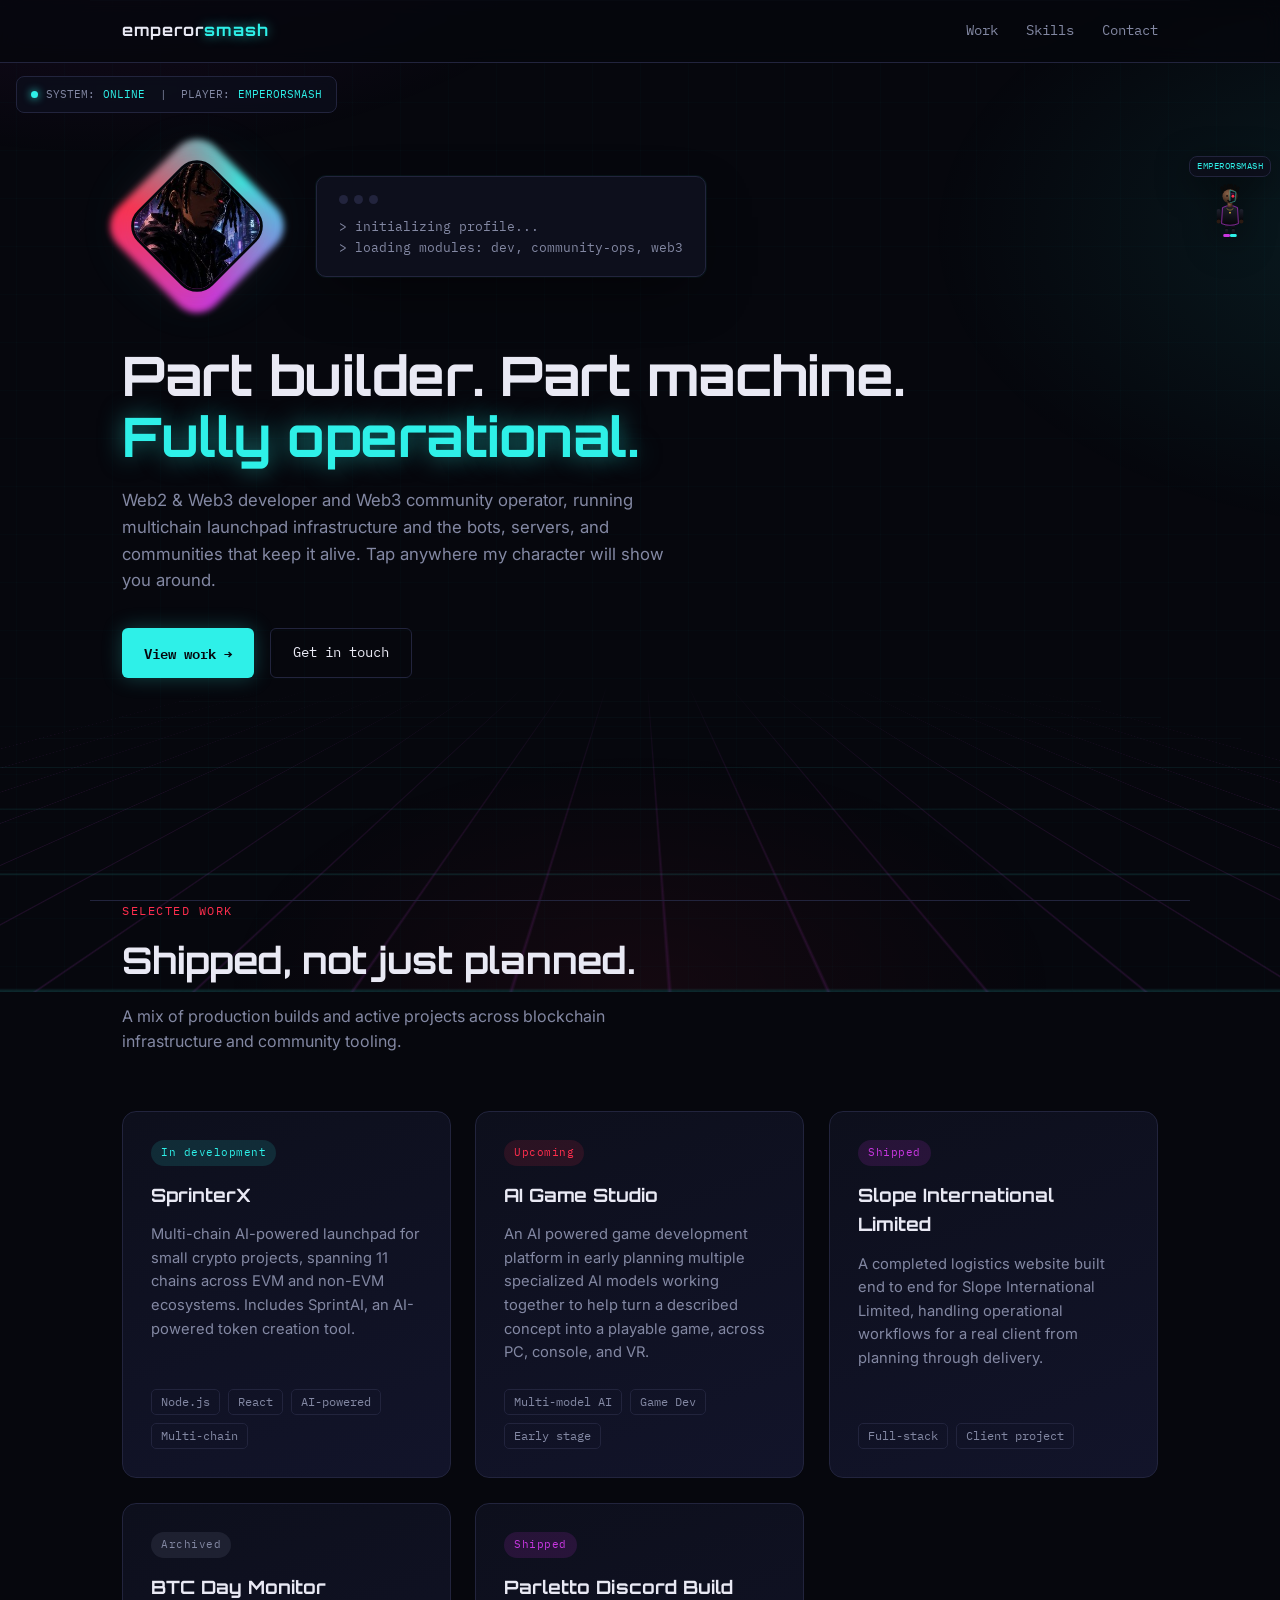
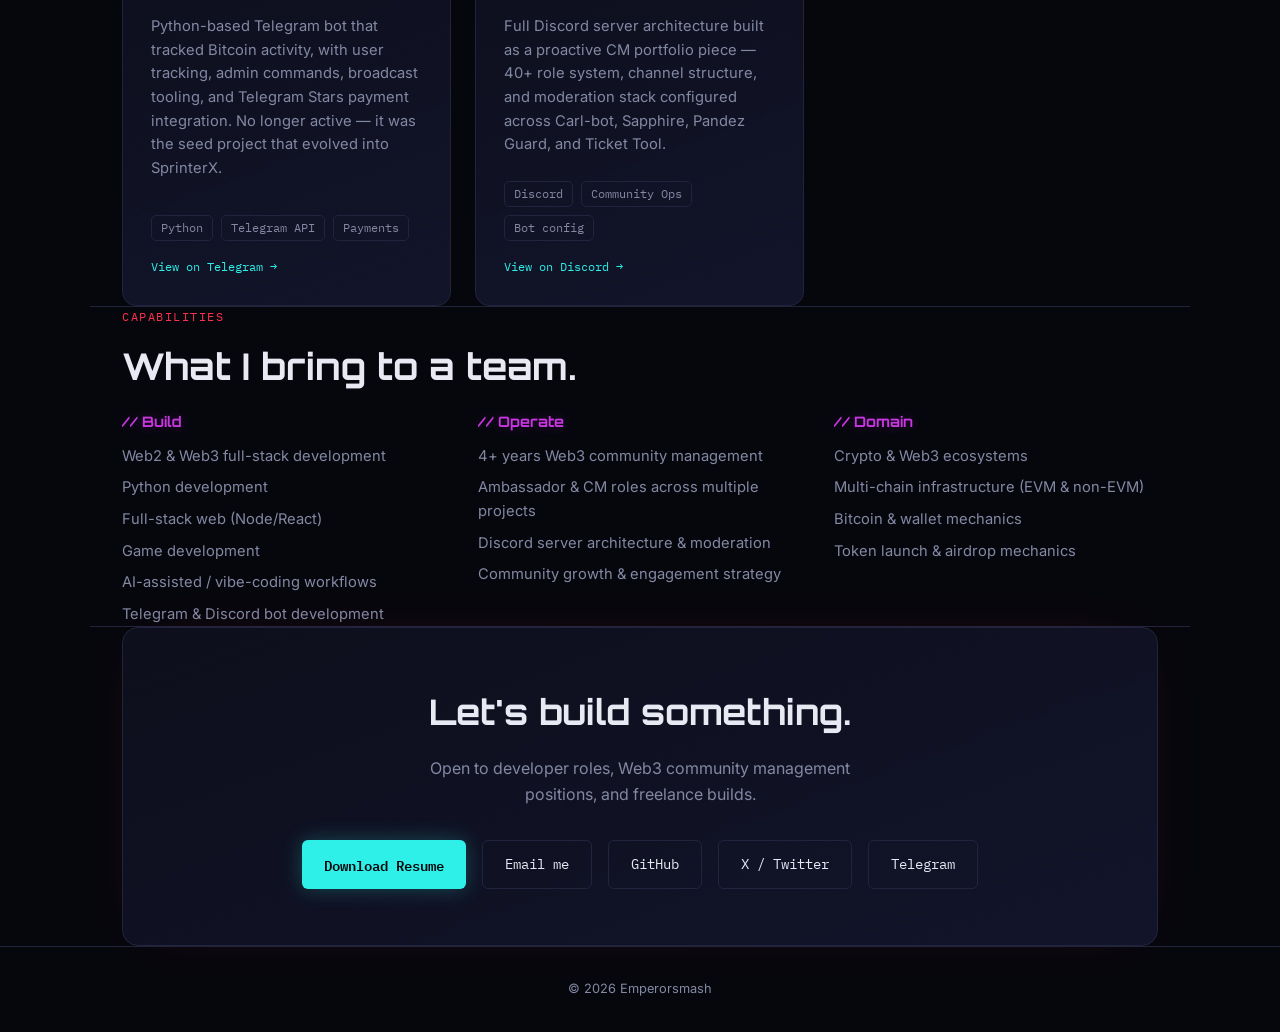
==== commit 18555e7e: "Add files via upload" ====
--- a/index.html
+++ b/index.html
@@ -88,8 +88,8 @@
   /* Hero */
   .hero{
     min-height:100vh;
-    display:flex; flex-direction:column; justify-content:center;
-    padding-top:120px; padding-bottom:60px;
+    display:flex; flex-direction:column; justify-content:flex-start;
+    padding-top:150px; padding-bottom:60px;
     position:relative; perspective:1200px;
   }
   .hero-grid-floor{
@@ -351,6 +351,79 @@
   .bot-jolt{ animation:jolt .22s ease; }
   @keyframes jolt{ 0%{ transform:scale(1); } 35%{ transform:scale(1.18,0.82); } 65%{ transform:scale(0.9,1.1); } 100%{ transform:scale(1); } }
 
+  /* Visitor signal-drop modal */
+  #visitor-overlay{
+    position:fixed; inset:0; z-index:90;
+    background:rgba(6,7,13,0.78); backdrop-filter:blur(4px);
+    display:flex; align-items:center; justify-content:center;
+    padding:24px;
+    opacity:0; pointer-events:none;
+    transition:opacity .25s ease;
+  }
+  #visitor-overlay.open{ opacity:1; pointer-events:auto; }
+  .visitor-card{
+    background:linear-gradient(160deg, var(--bg-raised), var(--bg-raised-2));
+    border:1px solid var(--line); border-radius:16px;
+    padding:32px 28px; max-width:360px; width:100%;
+    position:relative;
+    box-shadow:0 30px 80px -20px rgba(0,0,0,0.7), 0 0 0 1px rgba(46,240,232,0.06);
+    transform:translateY(12px); transition:transform .25s ease;
+  }
+  #visitor-overlay.open .visitor-card{ transform:translateY(0); }
+  .visitor-close{
+    position:absolute; top:14px; right:14px;
+    background:none; border:none; color:var(--slate);
+    font-size:1.3rem; line-height:1; cursor:pointer; padding:4px;
+  }
+  .visitor-close:hover{ color:var(--text); }
+  .visitor-eyebrow{ font-family:'IBM Plex Mono',monospace; font-size:0.7rem; color:var(--cyan); text-transform:uppercase; letter-spacing:1.5px; margin-bottom:8px; }
+  .visitor-card h3{ font-family:'Orbitron',sans-serif; font-size:1.15rem; margin-bottom:8px; }
+  .visitor-card p{ color:var(--slate); font-size:0.88rem; margin-bottom:20px; line-height:1.5; }
+  .visitor-card input{
+    width:100%; font-family:'Inter',sans-serif; font-size:0.9rem;
+    background:var(--bg); border:1px solid var(--line); color:var(--text);
+    padding:11px 14px; border-radius:8px; margin-bottom:12px;
+  }
+  .visitor-card input:focus{ outline:none; border-color:var(--cyan); }
+  .visitor-actions{ display:flex; gap:12px; margin-top:6px; }
+  .visitor-actions .btn{ flex:1; justify-content:center; font-size:0.8rem; padding:11px 14px; }
+  .visitor-note{ font-size:0.72rem; color:var(--slate); margin-top:14px; text-align:center; opacity:0.7; }
+
+  .penalty-field{ display:flex; justify-content:center; margin:8px 0 18px; }
+  .penalty-goal{
+    position:relative; width:220px; height:130px;
+    border:3px solid var(--cyan); border-bottom:none;
+    border-radius:4px 4px 0 0;
+    background:
+      repeating-linear-gradient(90deg, rgba(46,240,232,0.06) 0 1px, transparent 1px 20px),
+      repeating-linear-gradient(0deg, rgba(46,240,232,0.06) 0 1px, transparent 1px 20px);
+    overflow:visible;
+  }
+  .penalty-keeper{
+    position:absolute; bottom:6px; left:50%;
+    width:26px; height:38px; margin-left:-13px;
+    background:linear-gradient(160deg, #20222f, #050509);
+    border:1.5px solid var(--magenta); border-radius:6px;
+    transition:transform .45s cubic-bezier(.3,.7,.3,1.3);
+  }
+  .penalty-keeper::before{
+    content:""; position:absolute; top:-10px; left:50%; transform:translateX(-50%);
+    width:14px; height:14px; border-radius:50%; background:#2b1a12;
+    box-shadow:0 0 0 1.5px var(--cyan);
+  }
+  .penalty-ball{
+    position:absolute; bottom:-26px; left:50%;
+    transform:translate(-50%, 0);
+    font-size:1.3rem;
+    transition:transform .5s cubic-bezier(.2,.7,.3,1);
+  }
+  .penalty-result{
+    text-align:center; font-family:'Orbitron',sans-serif; font-size:1.1rem;
+    min-height:1.6em; margin-bottom:14px;
+  }
+  .penalty-shot{ font-family:'IBM Plex Mono',monospace; font-size:0.78rem; }
+  .penalty-shot:disabled{ opacity:0.35; pointer-events:none; }
+
   .bot-tool{
     position:absolute; width:22px; height:22px; opacity:0; pointer-events:none;
     transition:opacity .2s ease; filter:drop-shadow(0 0 6px rgba(46,240,232,0.5));
@@ -447,13 +520,14 @@
   </nav>
 </header>
 
-<div id="hud"><span class="dot"></span>SYSTEM: <span class="val" id="hud-status">ONLINE</span> &nbsp;|&nbsp; PLAYER: <span class="val">EMPERORSMASH</span> &nbsp;|&nbsp; <span style="color:#555;">BUILD v5</span></div>
+<div id="hud"><span class="dot"></span>SYSTEM: <span class="val" id="hud-status">ONLINE</span> &nbsp;|&nbsp; PLAYER: <span class="val">EMPERORSMASH</span></div>
 
 <div id="bot" class="bot-idle" role="button" tabindex="0" aria-label="Site character. Click to open quick navigation, or tap anywhere on the page and it will run there.">
   <div class="bot-menu" id="bot-menu">
     <button data-target="work">Work</button>
     <button data-target="skills">Skills</button>
     <button data-target="contact">Contact</button>
+    <button data-action="signal">Play</button>
   </div>
   <div class="bot-tag">EMPERORSMASH</div>
   <div class="bot-tool" id="bot-tool"></div>
@@ -517,6 +591,45 @@
       </g>
     </g>
   </svg>
+</div>
+
+<div id="visitor-overlay">
+  <div class="visitor-card">
+    <button class="visitor-close" id="visitor-close" aria-label="Skip">×</button>
+
+    <div id="visitor-form-panel">
+      <div class="visitor-eyebrow">// New challenger detected</div>
+      <h3>Think you can score on me?</h3>
+      <p>Drop your name and email, then take a penalty kick against my bot. Totally optional, skip anytime.</p>
+      <input type="text" id="visitor-name" placeholder="Your name" autocomplete="name">
+      <input type="email" id="visitor-email" placeholder="Your email" autocomplete="email">
+      <div class="visitor-actions">
+        <button class="btn btn-ghost" id="visitor-skip">Skip</button>
+        <button class="btn btn-primary" id="visitor-submit">Let's play →</button>
+      </div>
+      <div class="visitor-note">No spam — just a way to stay in touch.</div>
+    </div>
+
+    <div id="penalty-panel" style="display:none;">
+      <div class="visitor-eyebrow">// Penalty kick</div>
+      <h3 id="penalty-title">Pick your side.</h3>
+      <div class="penalty-field">
+        <div class="penalty-goal">
+          <div class="penalty-keeper" id="penalty-keeper"></div>
+          <div class="penalty-ball" id="penalty-ball">⚽</div>
+        </div>
+      </div>
+      <div class="penalty-result" id="penalty-result">&nbsp;</div>
+      <div class="visitor-actions" id="penalty-controls">
+        <button class="btn btn-ghost penalty-shot" data-side="left">← Left</button>
+        <button class="btn btn-ghost penalty-shot" data-side="center">Center</button>
+        <button class="btn btn-ghost penalty-shot" data-side="right">Right →</button>
+      </div>
+      <div class="visitor-actions" id="penalty-close-wrap" style="display:none;">
+        <button class="btn btn-primary" id="penalty-close" style="flex:1;">Close</button>
+      </div>
+    </div>
+  </div>
 </div>
 
 <section class="hero wrap">
@@ -626,8 +739,8 @@
     <h2>Let's build something.</h2>
     <p>Open to developer roles, Web3 community management positions, and freelance builds.</p>
     <div class="contact-links">
-      <a href="[data-uri]" download="Emperorsmash_Resume.pdf" class="btn btn-primary">Download Resume</a>
-      <a href="mailto:marvoclement@gmail.com" class="btn btn-ghost">Email me</a>
+      <a href="[data-uri]" download="Emperorsmash_Resume.pdf" class="btn btn-primary">Download Resume</a>
+      <a href="mailto:emperorsmash08@gmail.com" class="btn btn-ghost">Email me</a>
       <a href="https://github.com/SmashDev01" class="btn btn-ghost" target="_blank" rel="noopener">GitHub</a>
       <a href="https://x.com/Emp_Smash" class="btn btn-ghost" target="_blank" rel="noopener">X / Twitter</a>
       <a href="https://t.me/EmperorsmashG" class="btn btn-ghost" target="_blank" rel="noopener">Telegram</a>
@@ -636,7 +749,7 @@
 </section>
 
 <footer>
-  © 2026 Emperorsmash — built with intent, shipped with purpose.
+  © 2026 Emperorsmash
 </footer>
 
 <script>
@@ -983,8 +1096,14 @@
       btn.addEventListener('click', (e) => {
         e.stopPropagation();
         markActivity();
+        menuOpen = false; menu.classList.remove('open');
+
+        if(btn.dataset.action === 'signal'){
+          openVisitorModal();
+          return;
+        }
+
         const target = document.getElementById(btn.dataset.target);
-        menuOpen = false; menu.classList.remove('open');
         if(target){
           const rect = target.getBoundingClientRect();
           const tx = clamp(rect.left + 60, 40, window.innerWidth - 40);
@@ -1028,6 +1147,8 @@
       }
     });
 
+    window.spawnSparks = spawnSparks;
+
     window.addEventListener('resize', () => {
       pos.x = clamp(pos.x, 30, window.innerWidth - 30);
       pos.y = clamp(pos.y, 240, window.innerHeight - 30);
@@ -1127,6 +1248,132 @@
     }, 1000);
   })();
 
+  // ---- Visitor capture + penalty kick game ----
+  const visitorOverlay = document.getElementById('visitor-overlay');
+  const visitorNameInput = document.getElementById('visitor-name');
+  const visitorEmailInput = document.getElementById('visitor-email');
+  const formPanel = document.getElementById('visitor-form-panel');
+  const penaltyPanel = document.getElementById('penalty-panel');
+  const penaltyTitle = document.getElementById('penalty-title');
+  const penaltyResult = document.getElementById('penalty-result');
+  const penaltyControls = document.getElementById('penalty-controls');
+  const penaltyCloseWrap = document.getElementById('penalty-close-wrap');
+  const penaltyKeeper = document.getElementById('penalty-keeper');
+  const penaltyBall = document.getElementById('penalty-ball');
+  const VISITOR_KEY = 'em_signal_status';
+  const SIDE_OFFSET = { left: -78, center: 0, right: 78 };
+
+  function openVisitorModal(){
+    formPanel.style.display = '';
+    penaltyPanel.style.display = 'none';
+    resetPenaltyGame();
+    visitorOverlay.classList.add('open');
+    setTimeout(() => visitorNameInput.focus(), 150);
+  }
+  function closeVisitorModal(){
+    visitorOverlay.classList.remove('open');
+  }
+  window.openVisitorModal = openVisitorModal;
+
+  document.getElementById('visitor-close').addEventListener('click', () => {
+    if(localStorage.getItem(VISITOR_KEY) !== 'dropped') localStorage.setItem(VISITOR_KEY, 'skipped');
+    closeVisitorModal();
+  });
+  document.getElementById('visitor-skip').addEventListener('click', () => {
+    localStorage.setItem(VISITOR_KEY, 'skipped');
+    closeVisitorModal();
+  });
+  visitorOverlay.addEventListener('click', (e) => {
+    if(e.target === visitorOverlay){
+      if(localStorage.getItem(VISITOR_KEY) !== 'dropped') localStorage.setItem(VISITOR_KEY, 'skipped');
+      closeVisitorModal();
+    }
+  });
+
+  document.getElementById('visitor-submit').addEventListener('click', () => {
+    const name = visitorNameInput.value.trim();
+    const email = visitorEmailInput.value.trim();
+    if(!name || !email || !email.includes('@')){
+      const missing = !name ? visitorNameInput : visitorEmailInput;
+      missing.style.borderColor = 'var(--red)';
+      missing.focus();
+      return;
+    }
+    // Silent submission — stays on site, no email app redirect
+    fetch('https://formsubmit.co/ajax/emperorsmash08@gmail.com', {
+      method: 'POST',
+      headers: { 'Content-Type': 'application/json', 'Accept': 'application/json' },
+      body: JSON.stringify({
+        name: name,
+        email: email,
+        _subject: 'New signal from ' + name + ' (portfolio site)'
+      })
+    }).catch(() => {});
+
+    localStorage.setItem(VISITOR_KEY, 'dropped');
+    formPanel.style.display = 'none';
+    penaltyPanel.style.display = '';
+    resetPenaltyGame();
+  });
+
+  [visitorNameInput, visitorEmailInput].forEach(el => {
+    el.addEventListener('input', () => { el.style.borderColor = ''; });
+    el.addEventListener('keydown', (e) => {
+      if(e.key === 'Enter') document.getElementById('visitor-submit').click();
+    });
+  });
+
+  // ---- Penalty kick mini-game ----
+  function resetPenaltyGame(){
+    penaltyTitle.textContent = 'Pick your side.';
+    penaltyResult.innerHTML = '&nbsp;';
+    penaltyKeeper.style.transform = 'translateX(0)';
+    penaltyBall.style.transform = 'translate(-50%, 0)';
+    penaltyControls.style.display = '';
+    penaltyCloseWrap.style.display = 'none';
+    document.querySelectorAll('.penalty-shot').forEach(b => b.disabled = false);
+  }
+
+  document.querySelectorAll('.penalty-shot').forEach(btn => {
+    btn.addEventListener('click', () => {
+      document.querySelectorAll('.penalty-shot').forEach(b => b.disabled = true);
+      const side = btn.dataset.side;
+      const sides = ['left', 'center', 'right'];
+      const keeperSide = sides[Math.floor(Math.random() * 3)];
+
+      penaltyBall.style.transform = `translate(calc(-50% + ${SIDE_OFFSET[side]}px), -110px)`;
+      penaltyKeeper.style.transform = `translateX(${SIDE_OFFSET[keeperSide] * 0.7}px) rotate(${keeperSide === 'left' ? -18 : keeperSide === 'right' ? 18 : 0}deg)`;
+
+      setTimeout(() => {
+        const scored = side !== keeperSide;
+        if(scored){
+          penaltyTitle.textContent = 'Nice shot!';
+          penaltyResult.textContent = '⚽ GOAL!!';
+          penaltyResult.style.color = 'var(--cyan)';
+          const rect = penaltyPanel.getBoundingClientRect();
+          if(window.spawnSparks) window.spawnSparks(rect.left + rect.width/2, rect.top + 60);
+        } else {
+          penaltyTitle.textContent = 'So close.';
+          penaltyResult.textContent = '🧤 SAVED!';
+          penaltyResult.style.color = 'var(--red)';
+        }
+        penaltyControls.style.display = 'none';
+        penaltyCloseWrap.style.display = '';
+      }, 480);
+    });
+  });
+
+  document.getElementById('penalty-close').addEventListener('click', closeVisitorModal);
+
+  // Auto-show for first-time visitors only
+  if(!localStorage.getItem(VISITOR_KEY)){
+    setTimeout(() => {
+      if(!document.getElementById('bot').classList.contains('bot-running')){
+        openVisitorModal();
+      }
+    }, 4000);
+  }
+
   if('serviceWorker' in navigator){
     window.addEventListener('load', () => {
       navigator.serviceWorker.register('sw.js').catch(() => {});
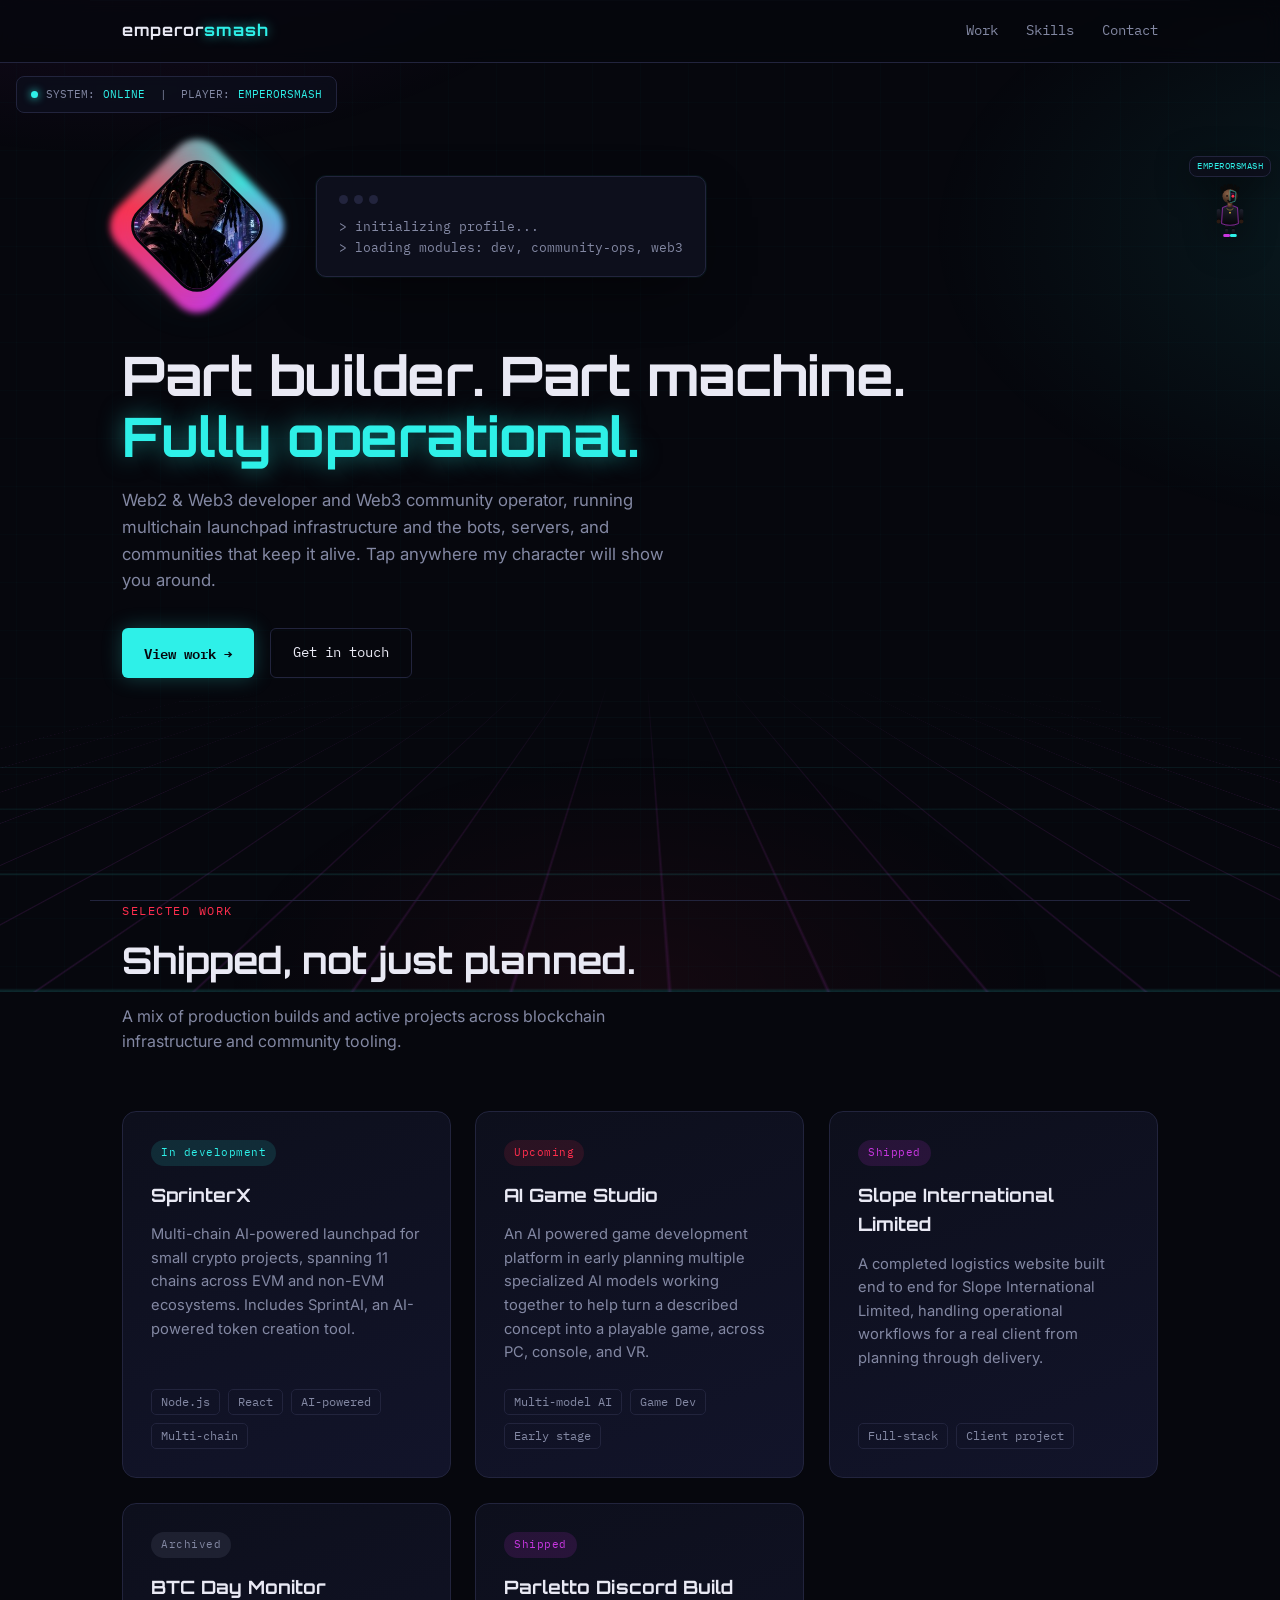
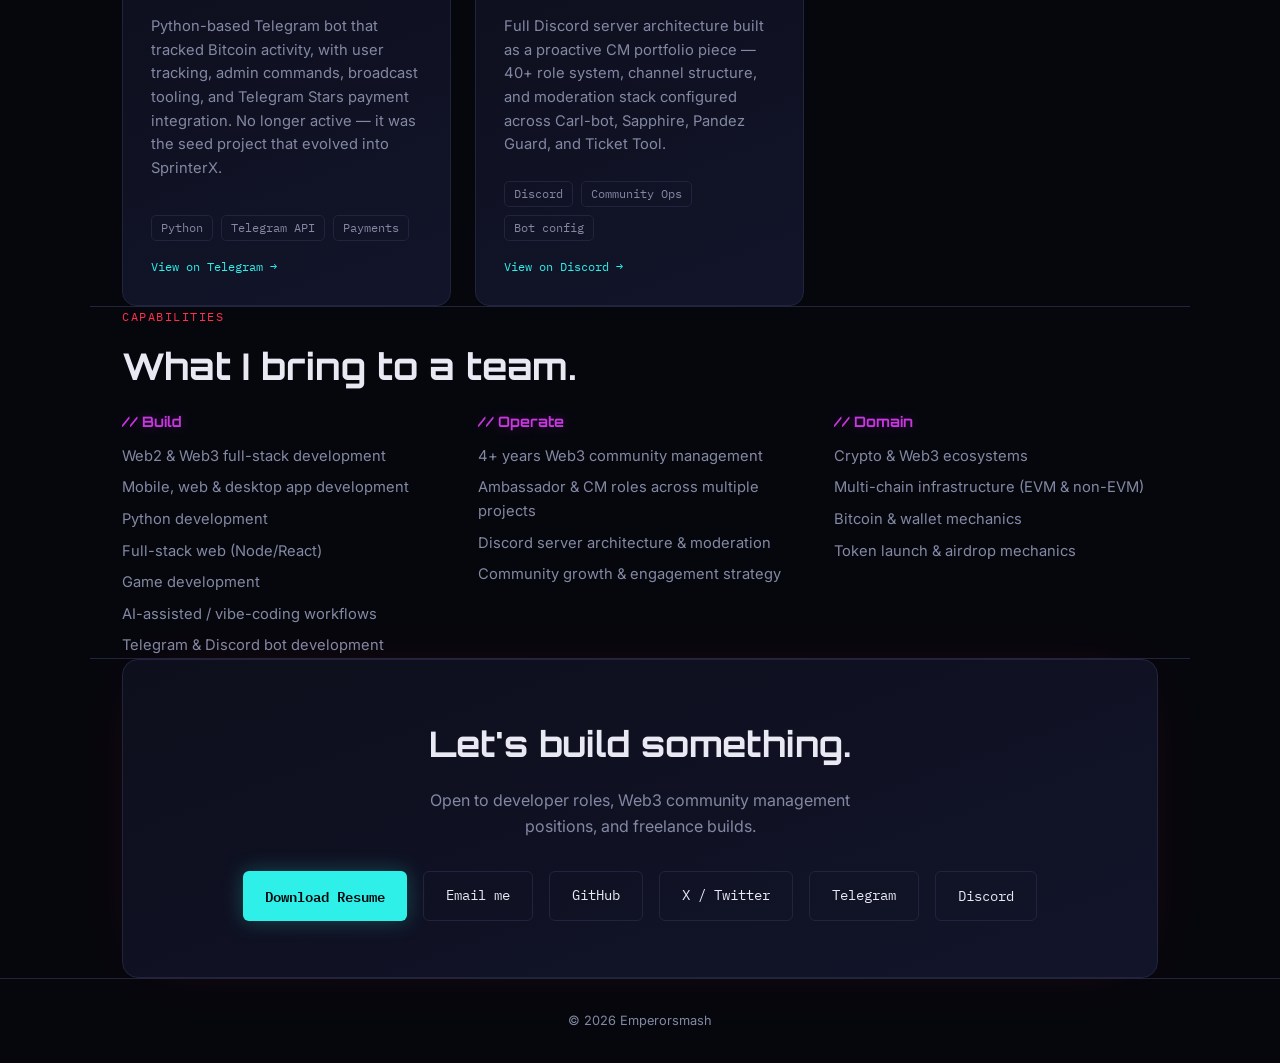
==== commit 0423d220: "Add files via upload" ====
--- a/index.html
+++ b/index.html
@@ -183,6 +183,7 @@
     font-family:'IBM Plex Mono',monospace; font-size:0.85rem;
     padding:13px 22px; border-radius:6px; display:inline-flex; align-items:center; gap:8px;
     transition:transform .15s ease, background .15s ease, border-color .15s ease, box-shadow .15s ease;
+    appearance:none; -webkit-appearance:none; background:transparent; border:none; cursor:pointer;
   }
   .btn-primary{ background:var(--cyan); color:var(--bg); font-weight:600; box-shadow:0 0 20px rgba(46,240,232,0.25); }
   .btn-primary:hover{ transform:translateY(-2px); box-shadow:0 0 30px rgba(46,240,232,0.45); }
@@ -389,40 +390,17 @@
   .visitor-actions .btn{ flex:1; justify-content:center; font-size:0.8rem; padding:11px 14px; }
   .visitor-note{ font-size:0.72rem; color:var(--slate); margin-top:14px; text-align:center; opacity:0.7; }
 
-  .penalty-field{ display:flex; justify-content:center; margin:8px 0 18px; }
-  .penalty-goal{
-    position:relative; width:220px; height:130px;
-    border:3px solid var(--cyan); border-bottom:none;
-    border-radius:4px 4px 0 0;
-    background:
-      repeating-linear-gradient(90deg, rgba(46,240,232,0.06) 0 1px, transparent 1px 20px),
-      repeating-linear-gradient(0deg, rgba(46,240,232,0.06) 0 1px, transparent 1px 20px);
-    overflow:visible;
-  }
-  .penalty-keeper{
-    position:absolute; bottom:6px; left:50%;
-    width:26px; height:38px; margin-left:-13px;
-    background:linear-gradient(160deg, #20222f, #050509);
-    border:1.5px solid var(--magenta); border-radius:6px;
-    transition:transform .45s cubic-bezier(.3,.7,.3,1.3);
-  }
-  .penalty-keeper::before{
-    content:""; position:absolute; top:-10px; left:50%; transform:translateX(-50%);
-    width:14px; height:14px; border-radius:50%; background:#2b1a12;
-    box-shadow:0 0 0 1.5px var(--cyan);
-  }
-  .penalty-ball{
-    position:absolute; bottom:-26px; left:50%;
-    transform:translate(-50%, 0);
-    font-size:1.3rem;
-    transition:transform .5s cubic-bezier(.2,.7,.3,1);
-  }
-  .penalty-result{
-    text-align:center; font-family:'Orbitron',sans-serif; font-size:1.1rem;
-    min-height:1.6em; margin-bottom:14px;
-  }
-  .penalty-shot{ font-family:'IBM Plex Mono',monospace; font-size:0.78rem; }
-  .penalty-shot:disabled{ opacity:0.35; pointer-events:none; }
+  .coin-drop{
+    font-size:3rem; margin:6px 0 16px;
+    animation:coin-fall .6s cubic-bezier(.3,.7,.3,1.2);
+  }
+  @keyframes coin-fall{
+    0%{ transform:translateY(-40px) rotateY(0deg); opacity:0; }
+    60%{ opacity:1; }
+    100%{ transform:translateY(0) rotateY(720deg); opacity:1; }
+  }
+  #coin-panel h3{ text-align:center; }
+  #coin-panel p{ text-align:center; }
 
   .bot-tool{
     position:absolute; width:22px; height:22px; opacity:0; pointer-events:none;
@@ -527,7 +505,7 @@
     <button data-target="work">Work</button>
     <button data-target="skills">Skills</button>
     <button data-target="contact">Contact</button>
-    <button data-action="signal">Play</button>
+    <button data-action="signal">Drop a Coin</button>
   </div>
   <div class="bot-tag">EMPERORSMASH</div>
   <div class="bot-tool" id="bot-tool"></div>
@@ -598,35 +576,24 @@
     <button class="visitor-close" id="visitor-close" aria-label="Skip">×</button>
 
     <div id="visitor-form-panel">
-      <div class="visitor-eyebrow">// New challenger detected</div>
-      <h3>Think you can score on me?</h3>
-      <p>Drop your name and email, then take a penalty kick against my bot. Totally optional, skip anytime.</p>
+      <div class="visitor-eyebrow">// Incoming transmission</div>
+      <h3>Drop a coin?</h3>
+      <p>Leave your name and email so Emperorsmash can follow up. Totally optional, skip anytime.</p>
       <input type="text" id="visitor-name" placeholder="Your name" autocomplete="name">
       <input type="email" id="visitor-email" placeholder="Your email" autocomplete="email">
       <div class="visitor-actions">
         <button class="btn btn-ghost" id="visitor-skip">Skip</button>
-        <button class="btn btn-primary" id="visitor-submit">Let's play →</button>
+        <button class="btn btn-primary" id="visitor-submit">Drop Coin</button>
       </div>
       <div class="visitor-note">No spam — just a way to stay in touch.</div>
     </div>
 
-    <div id="penalty-panel" style="display:none;">
-      <div class="visitor-eyebrow">// Penalty kick</div>
-      <h3 id="penalty-title">Pick your side.</h3>
-      <div class="penalty-field">
-        <div class="penalty-goal">
-          <div class="penalty-keeper" id="penalty-keeper"></div>
-          <div class="penalty-ball" id="penalty-ball">⚽</div>
-        </div>
-      </div>
-      <div class="penalty-result" id="penalty-result">&nbsp;</div>
-      <div class="visitor-actions" id="penalty-controls">
-        <button class="btn btn-ghost penalty-shot" data-side="left">← Left</button>
-        <button class="btn btn-ghost penalty-shot" data-side="center">Center</button>
-        <button class="btn btn-ghost penalty-shot" data-side="right">Right →</button>
-      </div>
-      <div class="visitor-actions" id="penalty-close-wrap" style="display:none;">
-        <button class="btn btn-primary" id="penalty-close" style="flex:1;">Close</button>
+    <div id="coin-panel" style="display:none; text-align:center;">
+      <div class="coin-drop" id="coin-drop">🪙</div>
+      <h3>Coin dropped!</h3>
+      <p>Thanks for stopping by — I'll be in touch.</p>
+      <div class="visitor-actions">
+        <button class="btn btn-primary" id="coin-close" style="flex:1;">Close</button>
       </div>
     </div>
   </div>
@@ -706,6 +673,7 @@
       <h4>// Build</h4>
       <ul>
         <li>Web2 & Web3 full-stack development</li>
+        <li>Mobile, web & desktop app development</li>
         <li>Python development</li>
         <li>Full-stack web (Node/React)</li>
         <li>Game development</li>
@@ -739,11 +707,12 @@
     <h2>Let's build something.</h2>
     <p>Open to developer roles, Web3 community management positions, and freelance builds.</p>
     <div class="contact-links">
-      <a href="[data-uri]" download="Emperorsmash_Resume.pdf" class="btn btn-primary">Download Resume</a>
+      <a href="[data-uri]" download="Emperorsmash_Resume.pdf" class="btn btn-primary">Download Resume</a>
       <a href="mailto:emperorsmash08@gmail.com" class="btn btn-ghost">Email me</a>
       <a href="https://github.com/SmashDev01" class="btn btn-ghost" target="_blank" rel="noopener">GitHub</a>
       <a href="https://x.com/Emp_Smash" class="btn btn-ghost" target="_blank" rel="noopener">X / Twitter</a>
       <a href="https://t.me/EmperorsmashG" class="btn btn-ghost" target="_blank" rel="noopener">Telegram</a>
+      <button class="btn btn-ghost" id="discord-copy" type="button">Discord</button>
     </div>
   </div>
 </section>
@@ -1248,25 +1217,18 @@
     }, 1000);
   })();
 
-  // ---- Visitor capture + penalty kick game ----
+  // ---- Visitor capture: drop a coin ----
   const visitorOverlay = document.getElementById('visitor-overlay');
   const visitorNameInput = document.getElementById('visitor-name');
   const visitorEmailInput = document.getElementById('visitor-email');
   const formPanel = document.getElementById('visitor-form-panel');
-  const penaltyPanel = document.getElementById('penalty-panel');
-  const penaltyTitle = document.getElementById('penalty-title');
-  const penaltyResult = document.getElementById('penalty-result');
-  const penaltyControls = document.getElementById('penalty-controls');
-  const penaltyCloseWrap = document.getElementById('penalty-close-wrap');
-  const penaltyKeeper = document.getElementById('penalty-keeper');
-  const penaltyBall = document.getElementById('penalty-ball');
+  const coinPanel = document.getElementById('coin-panel');
+  const coinDropEl = document.getElementById('coin-drop');
   const VISITOR_KEY = 'em_signal_status';
-  const SIDE_OFFSET = { left: -78, center: 0, right: 78 };
 
   function openVisitorModal(){
     formPanel.style.display = '';
-    penaltyPanel.style.display = 'none';
-    resetPenaltyGame();
+    coinPanel.style.display = 'none';
     visitorOverlay.classList.add('open');
     setTimeout(() => visitorNameInput.focus(), 150);
   }
@@ -1306,14 +1268,16 @@
       body: JSON.stringify({
         name: name,
         email: email,
-        _subject: 'New signal from ' + name + ' (portfolio site)'
+        _subject: 'New coin dropped by ' + name + ' (portfolio site)'
       })
     }).catch(() => {});
 
     localStorage.setItem(VISITOR_KEY, 'dropped');
     formPanel.style.display = 'none';
-    penaltyPanel.style.display = '';
-    resetPenaltyGame();
+    coinPanel.style.display = '';
+    coinDropEl.style.animation = 'none';
+    void coinDropEl.offsetWidth;
+    coinDropEl.style.animation = '';
   });
 
   [visitorNameInput, visitorEmailInput].forEach(el => {
@@ -1323,47 +1287,22 @@
     });
   });
 
-  // ---- Penalty kick mini-game ----
-  function resetPenaltyGame(){
-    penaltyTitle.textContent = 'Pick your side.';
-    penaltyResult.innerHTML = '&nbsp;';
-    penaltyKeeper.style.transform = 'translateX(0)';
-    penaltyBall.style.transform = 'translate(-50%, 0)';
-    penaltyControls.style.display = '';
-    penaltyCloseWrap.style.display = 'none';
-    document.querySelectorAll('.penalty-shot').forEach(b => b.disabled = false);
-  }
-
-  document.querySelectorAll('.penalty-shot').forEach(btn => {
-    btn.addEventListener('click', () => {
-      document.querySelectorAll('.penalty-shot').forEach(b => b.disabled = true);
-      const side = btn.dataset.side;
-      const sides = ['left', 'center', 'right'];
-      const keeperSide = sides[Math.floor(Math.random() * 3)];
-
-      penaltyBall.style.transform = `translate(calc(-50% + ${SIDE_OFFSET[side]}px), -110px)`;
-      penaltyKeeper.style.transform = `translateX(${SIDE_OFFSET[keeperSide] * 0.7}px) rotate(${keeperSide === 'left' ? -18 : keeperSide === 'right' ? 18 : 0}deg)`;
-
-      setTimeout(() => {
-        const scored = side !== keeperSide;
-        if(scored){
-          penaltyTitle.textContent = 'Nice shot!';
-          penaltyResult.textContent = '⚽ GOAL!!';
-          penaltyResult.style.color = 'var(--cyan)';
-          const rect = penaltyPanel.getBoundingClientRect();
-          if(window.spawnSparks) window.spawnSparks(rect.left + rect.width/2, rect.top + 60);
-        } else {
-          penaltyTitle.textContent = 'So close.';
-          penaltyResult.textContent = '🧤 SAVED!';
-          penaltyResult.style.color = 'var(--red)';
-        }
-        penaltyControls.style.display = 'none';
-        penaltyCloseWrap.style.display = '';
-      }, 480);
+  document.getElementById('coin-close').addEventListener('click', closeVisitorModal);
+
+  // Copy Discord username to clipboard
+  const discordBtn = document.getElementById('discord-copy');
+  if(discordBtn){
+    discordBtn.addEventListener('click', () => {
+      const original = discordBtn.textContent;
+      navigator.clipboard.writeText('emperorsmash').then(() => {
+        discordBtn.textContent = 'Copied "emperorsmash"!';
+        setTimeout(() => { discordBtn.textContent = original; }, 1800);
+      }).catch(() => {
+        discordBtn.textContent = 'Discord: emperorsmash';
+        setTimeout(() => { discordBtn.textContent = original; }, 1800);
+      });
     });
-  });
-
-  document.getElementById('penalty-close').addEventListener('click', closeVisitorModal);
+  }
 
   // Auto-show for first-time visitors only
   if(!localStorage.getItem(VISITOR_KEY)){
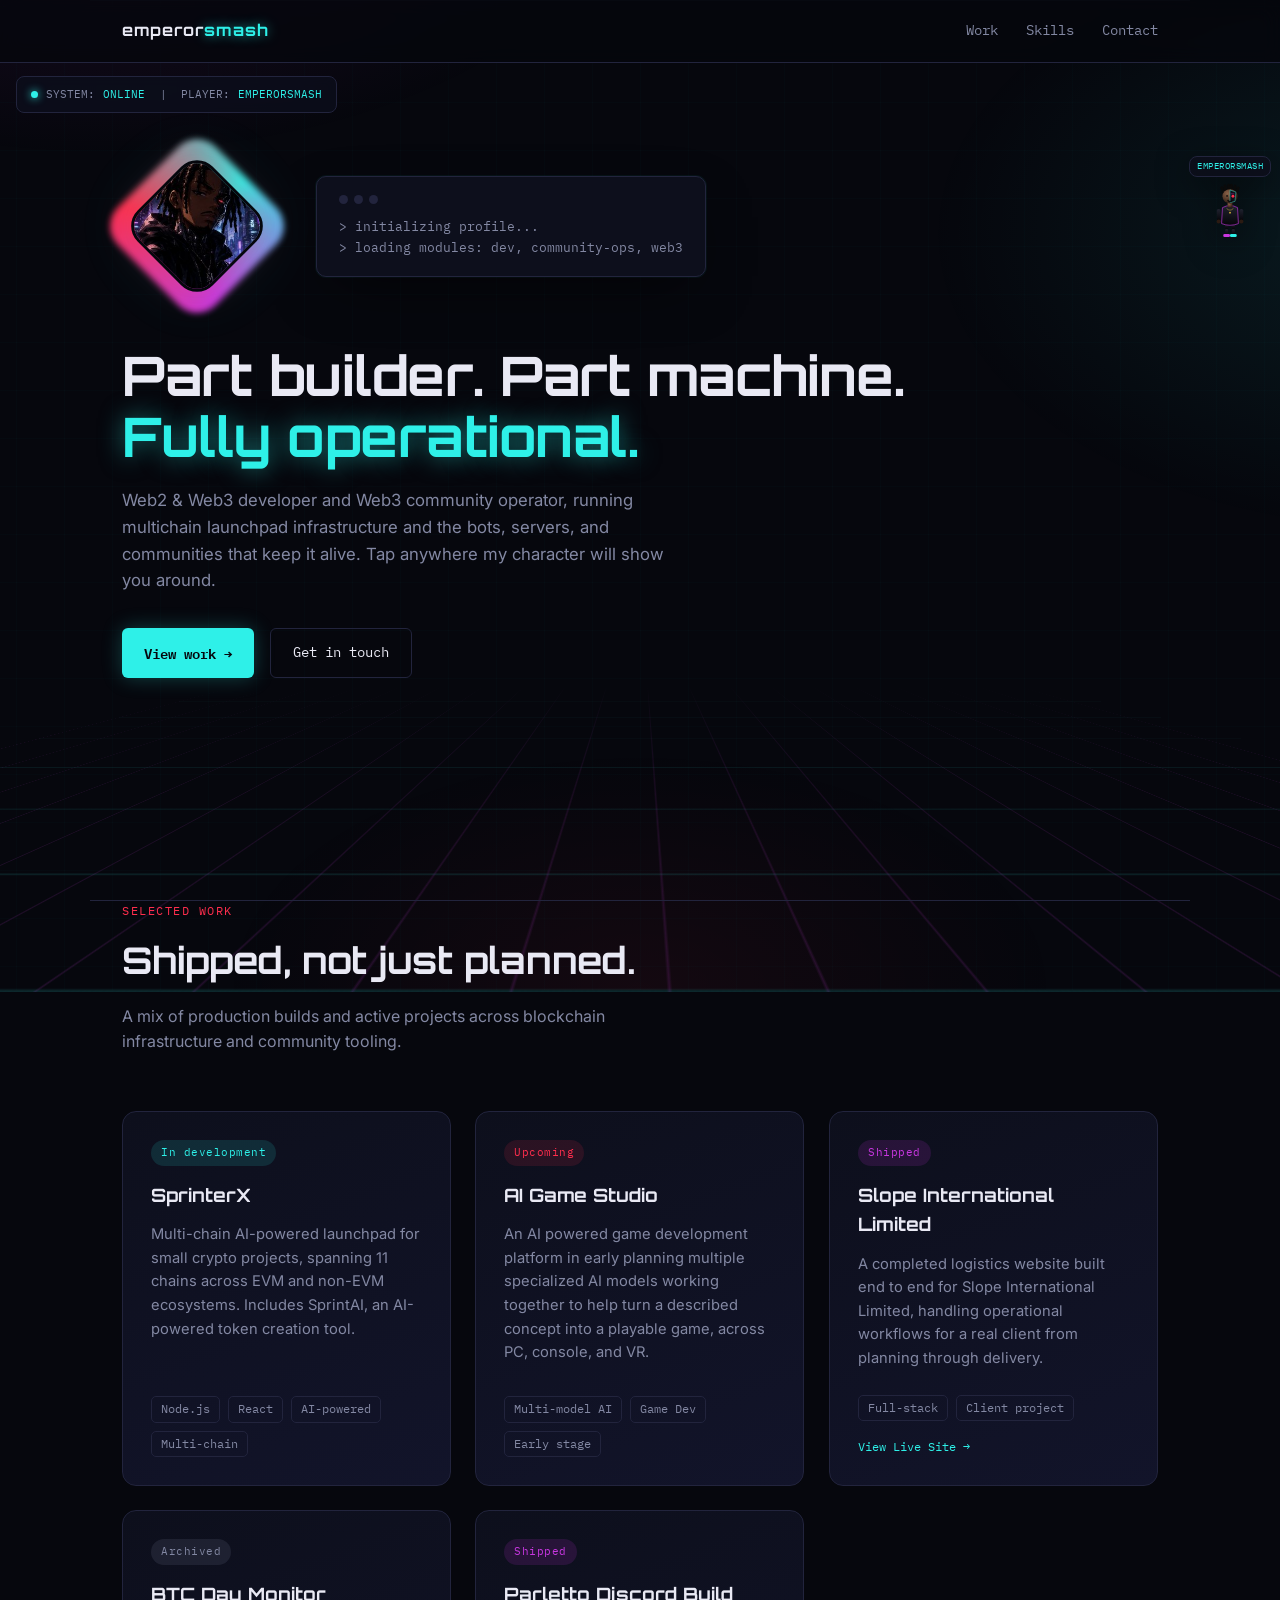
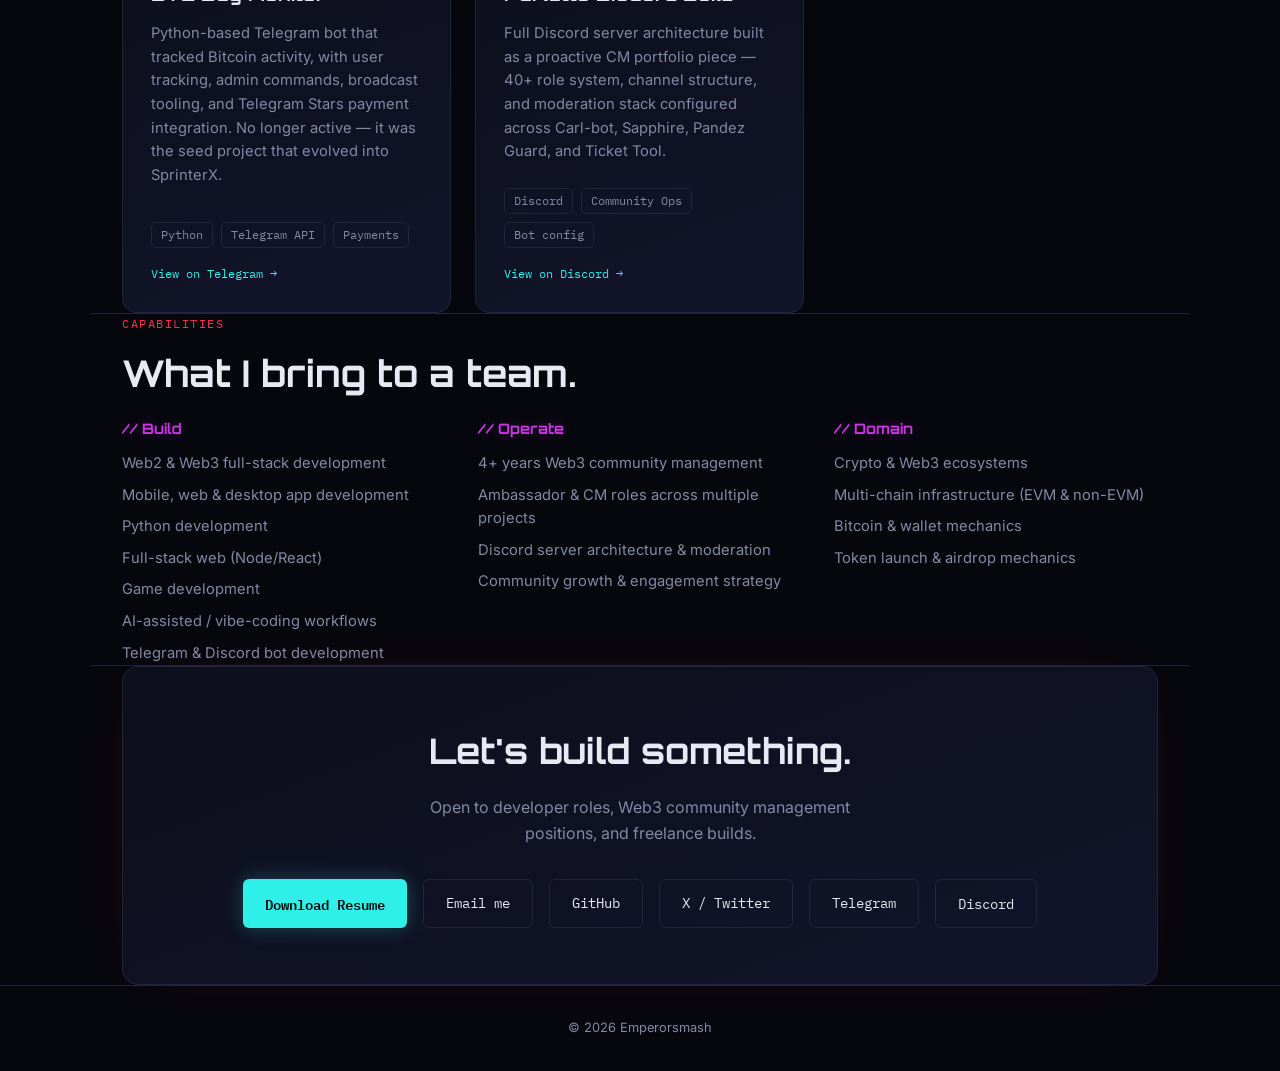
==== commit 0030dcd3: "Add files via upload" ====
--- a/index.html
+++ b/index.html
@@ -644,6 +644,7 @@
       <h3>Slope International Limited</h3>
       <p>A completed logistics website built end to end for Slope International Limited, handling operational workflows for a real client from planning through delivery.</p>
       <div class="stack"><span>Full-stack</span><span>Client project</span></div>
+      <a href="https://slopeinternationallimited.vercel.app/" class="card-link" target="_blank" rel="noopener">View Live Site →</a>
     </div>
 
     <div class="card">
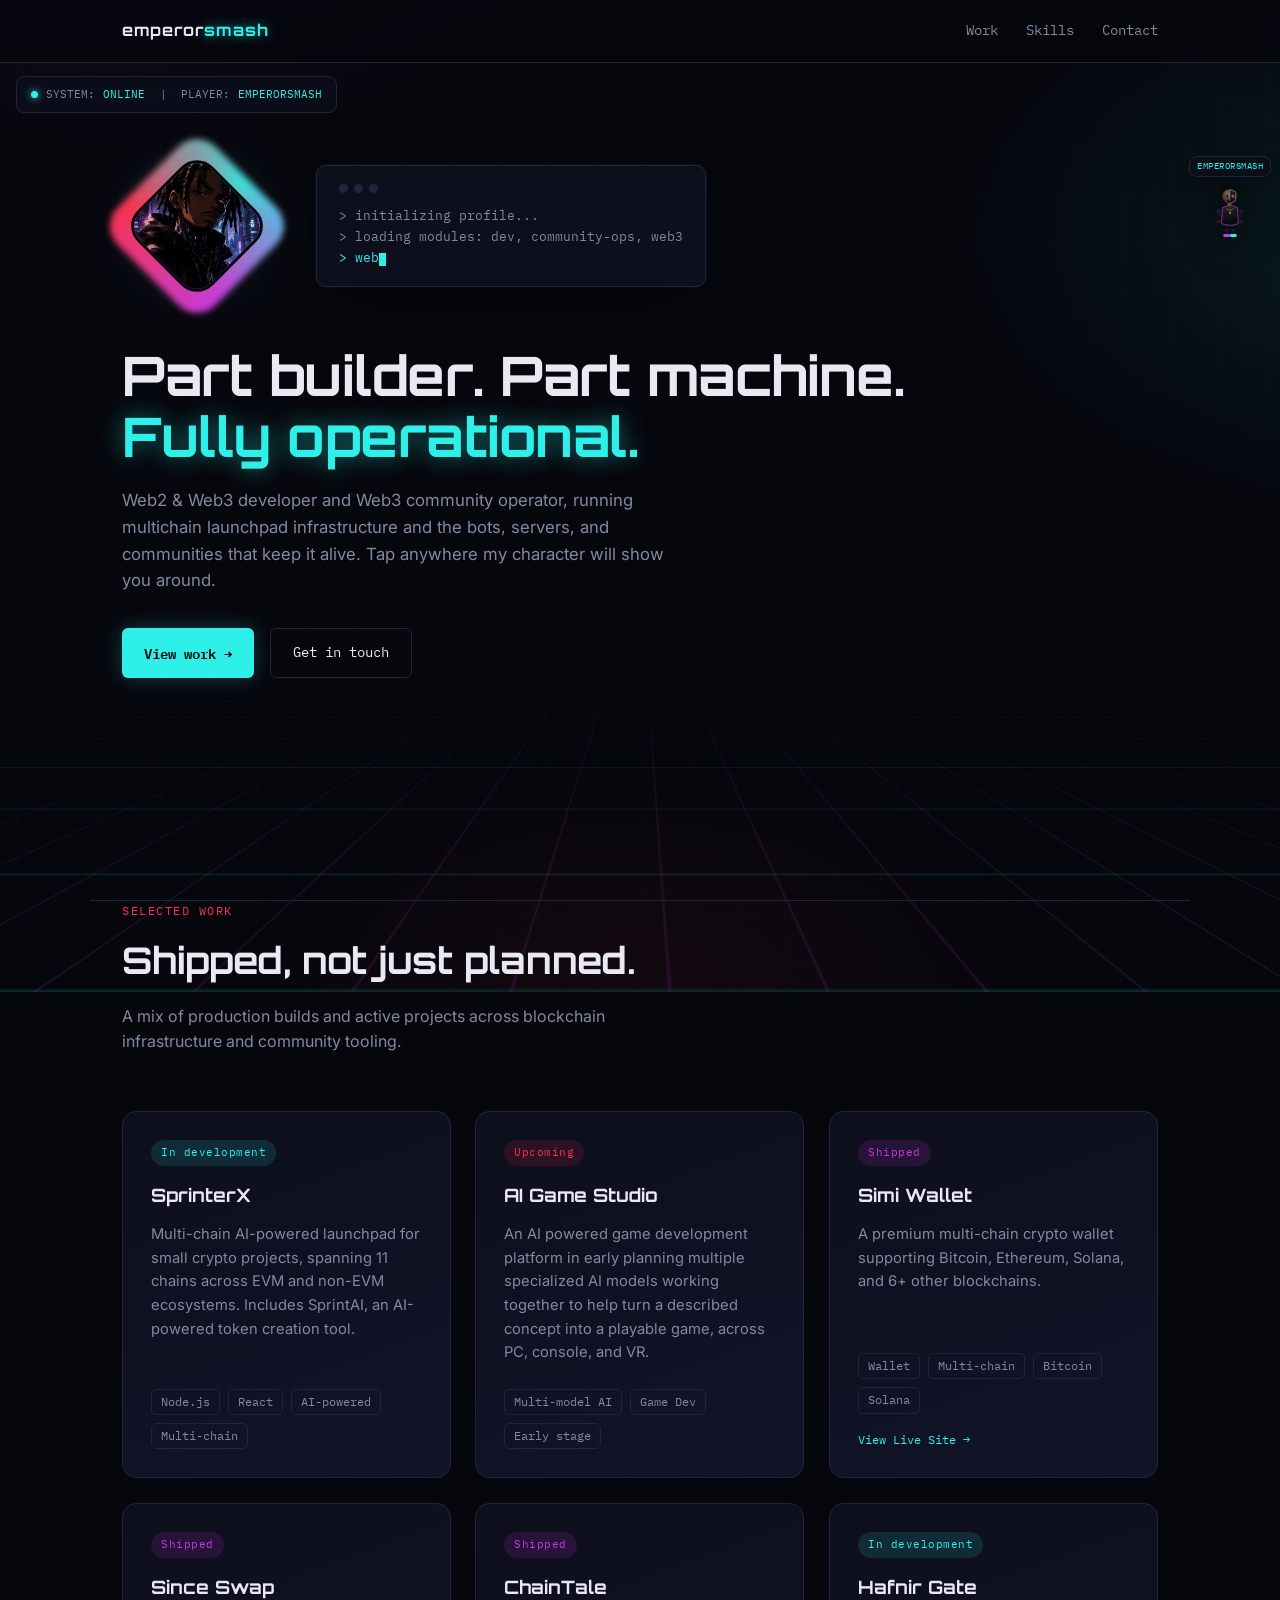
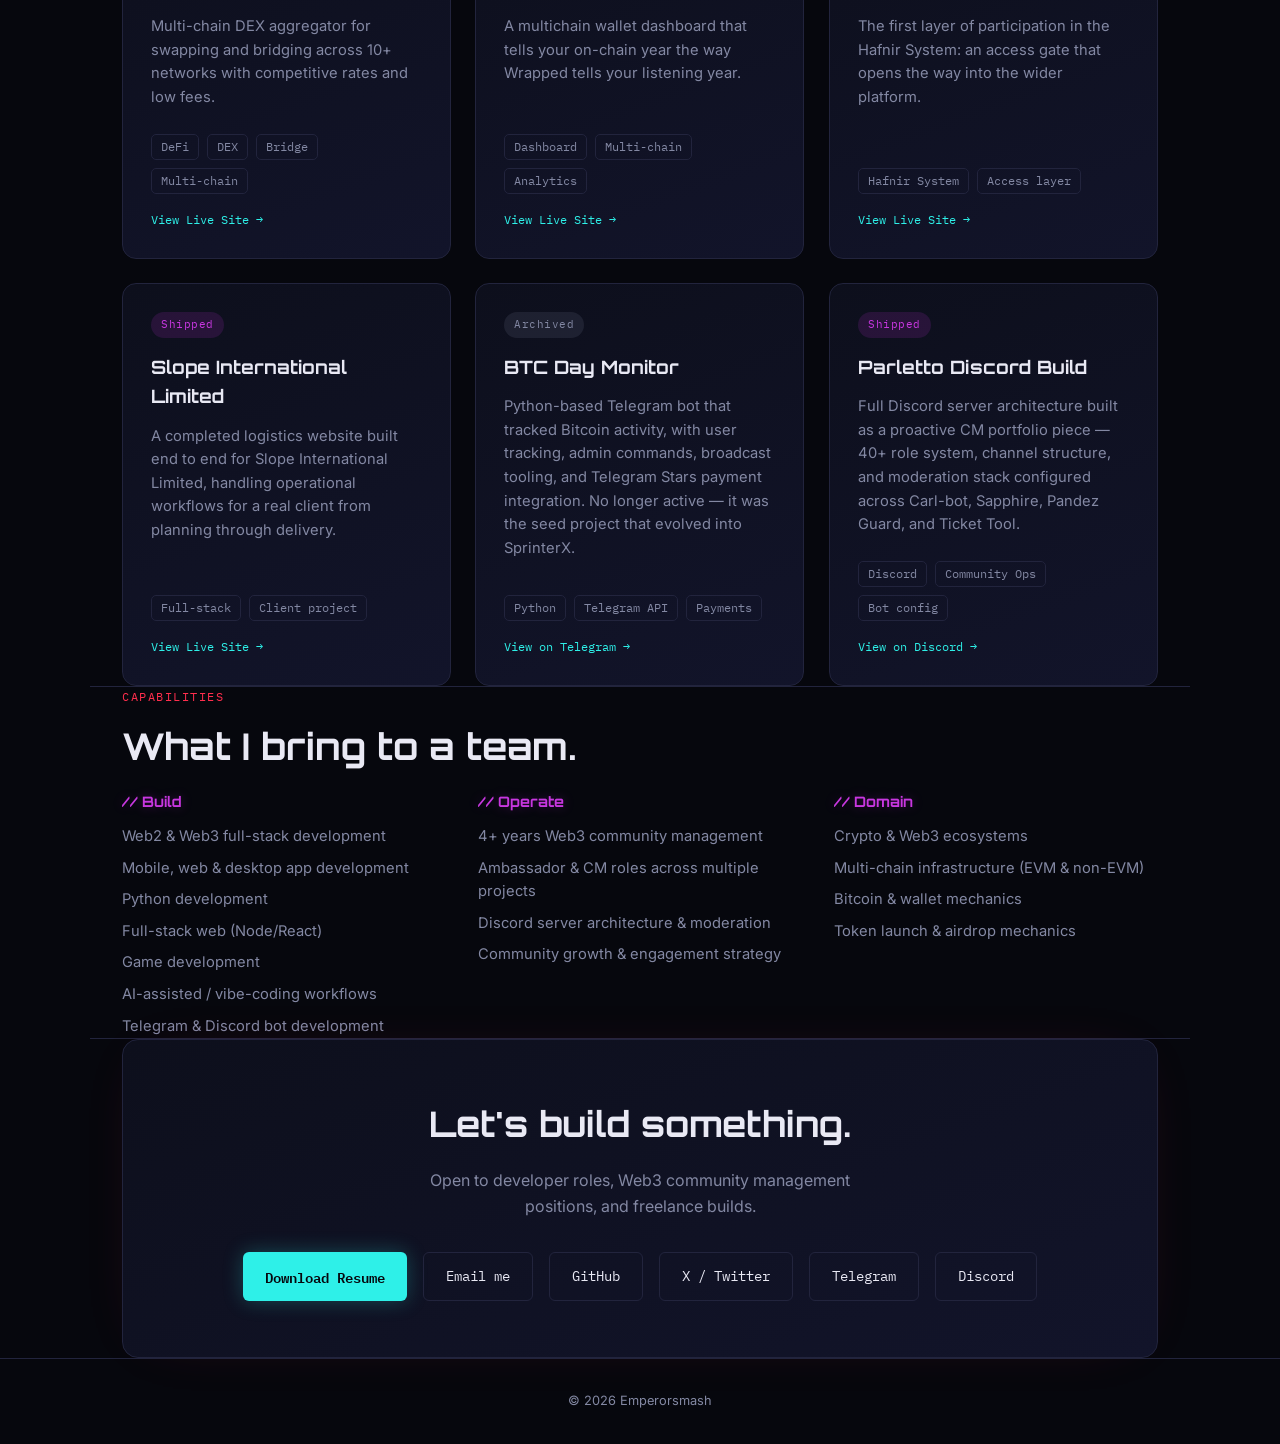
==== commit adc2ff41: "Add files via upload" ====
--- a/index.html
+++ b/index.html
@@ -641,6 +641,38 @@
 
     <div class="card">
       <span class="tag shipped">Shipped</span>
+      <h3>Simi Wallet</h3>
+      <p>A premium multi-chain crypto wallet supporting Bitcoin, Ethereum, Solana, and 6+ other blockchains.</p>
+      <div class="stack"><span>Wallet</span><span>Multi-chain</span><span>Bitcoin</span><span>Solana</span></div>
+      <a href="https://simiwallets.sincenetwork.com" class="card-link" target="_blank" rel="noopener">View Live Site →</a>
+    </div>
+
+    <div class="card">
+      <span class="tag shipped">Shipped</span>
+      <h3>Since Swap</h3>
+      <p>Multi-chain DEX aggregator for swapping and bridging across 10+ networks with competitive rates and low fees.</p>
+      <div class="stack"><span>DeFi</span><span>DEX</span><span>Bridge</span><span>Multi-chain</span></div>
+      <a href="https://preview-react-9bimz0-andgzmp52hraltzrxggkcs.onspace.build/dex#swap" class="card-link" target="_blank" rel="noopener">View Live Site →</a>
+    </div>
+
+    <div class="card">
+      <span class="tag shipped">Shipped</span>
+      <h3>ChainTale</h3>
+      <p>A multichain wallet dashboard that tells your on-chain year the way Wrapped tells your listening year.</p>
+      <div class="stack"><span>Dashboard</span><span>Multi-chain</span><span>Analytics</span></div>
+      <a href="https://chaintale.vercel.app" class="card-link" target="_blank" rel="noopener">View Live Site →</a>
+    </div>
+
+    <div class="card">
+      <span class="tag live">In development</span>
+      <h3>Hafnir Gate</h3>
+      <p>The first layer of participation in the Hafnir System: an access gate that opens the way into the wider platform.</p>
+      <div class="stack"><span>Hafnir System</span><span>Access layer</span></div>
+      <a href="https://gate.hafnir.systems/" class="card-link" target="_blank" rel="noopener">View Live Site →</a>
+    </div>
+
+    <div class="card">
+      <span class="tag shipped">Shipped</span>
       <h3>Slope International Limited</h3>
       <p>A completed logistics website built end to end for Slope International Limited, handling operational workflows for a real client from planning through delivery.</p>
       <div class="stack"><span>Full-stack</span><span>Client project</span></div>
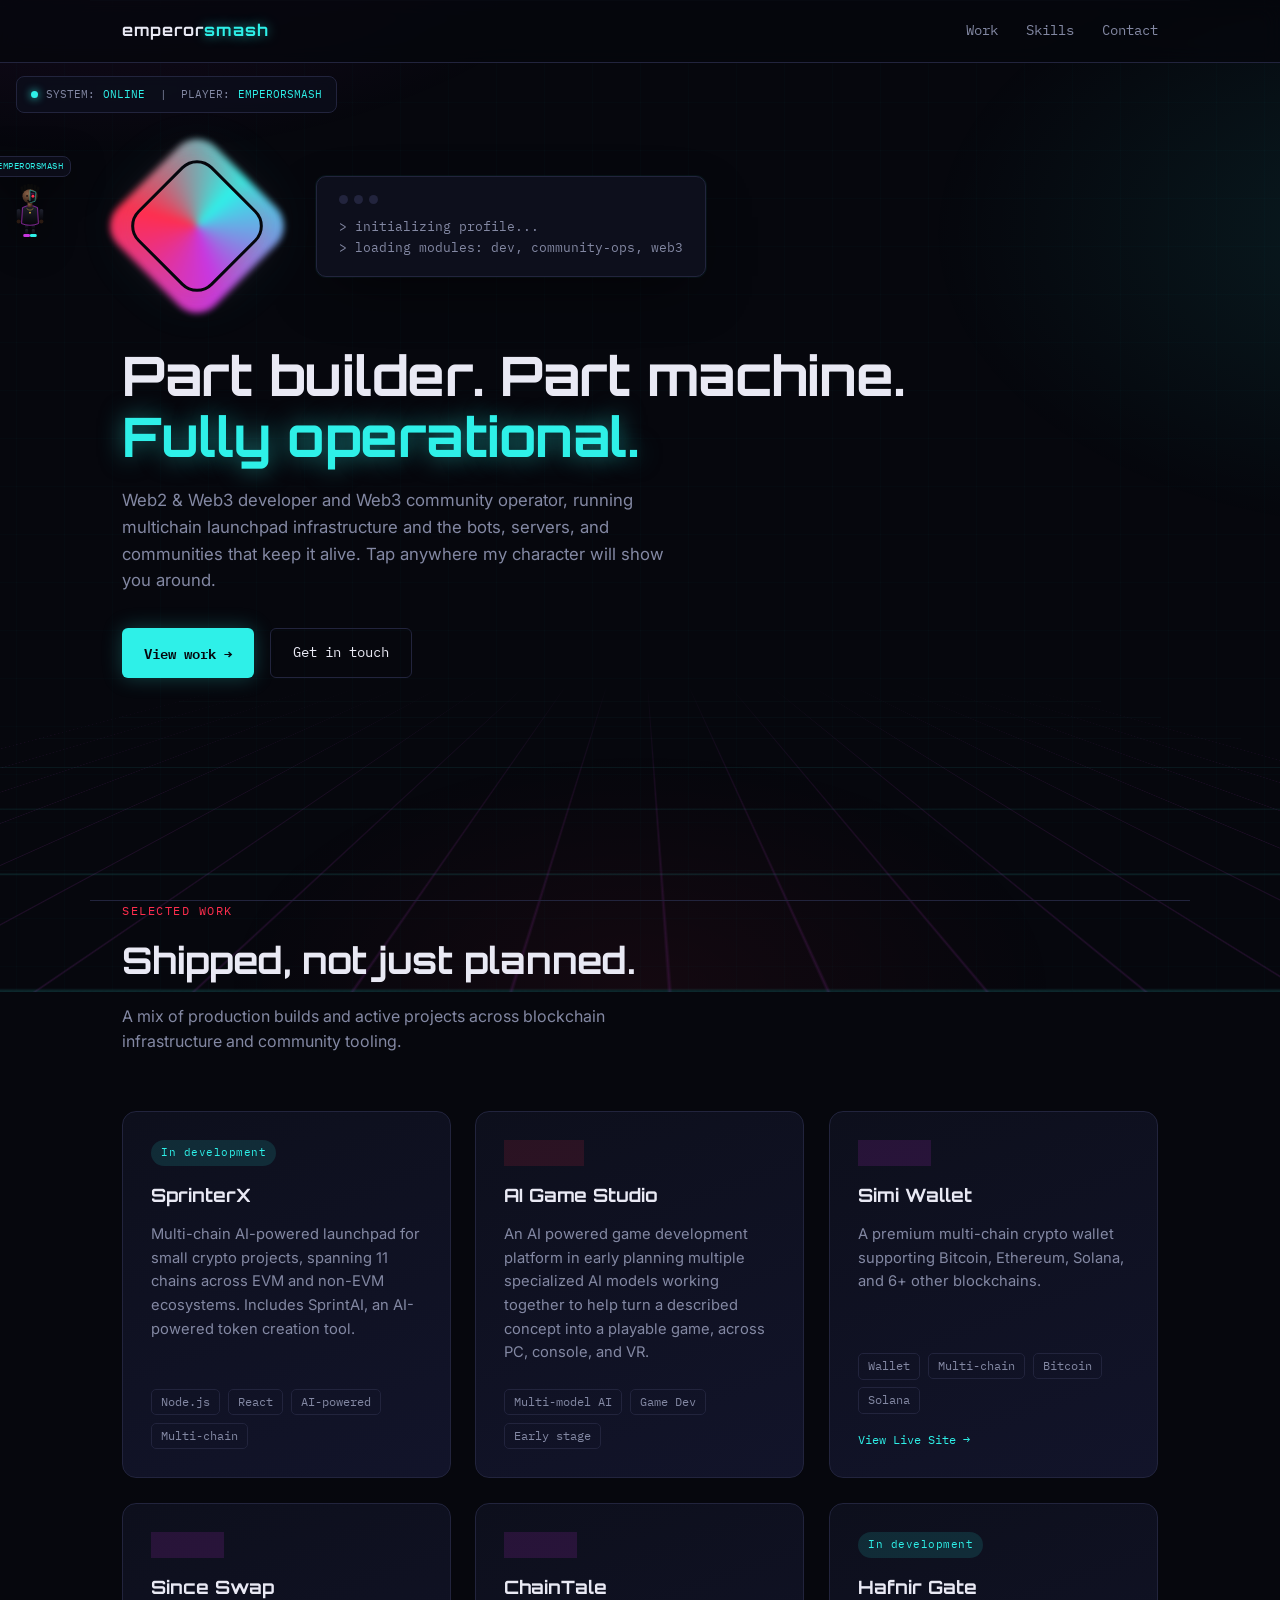
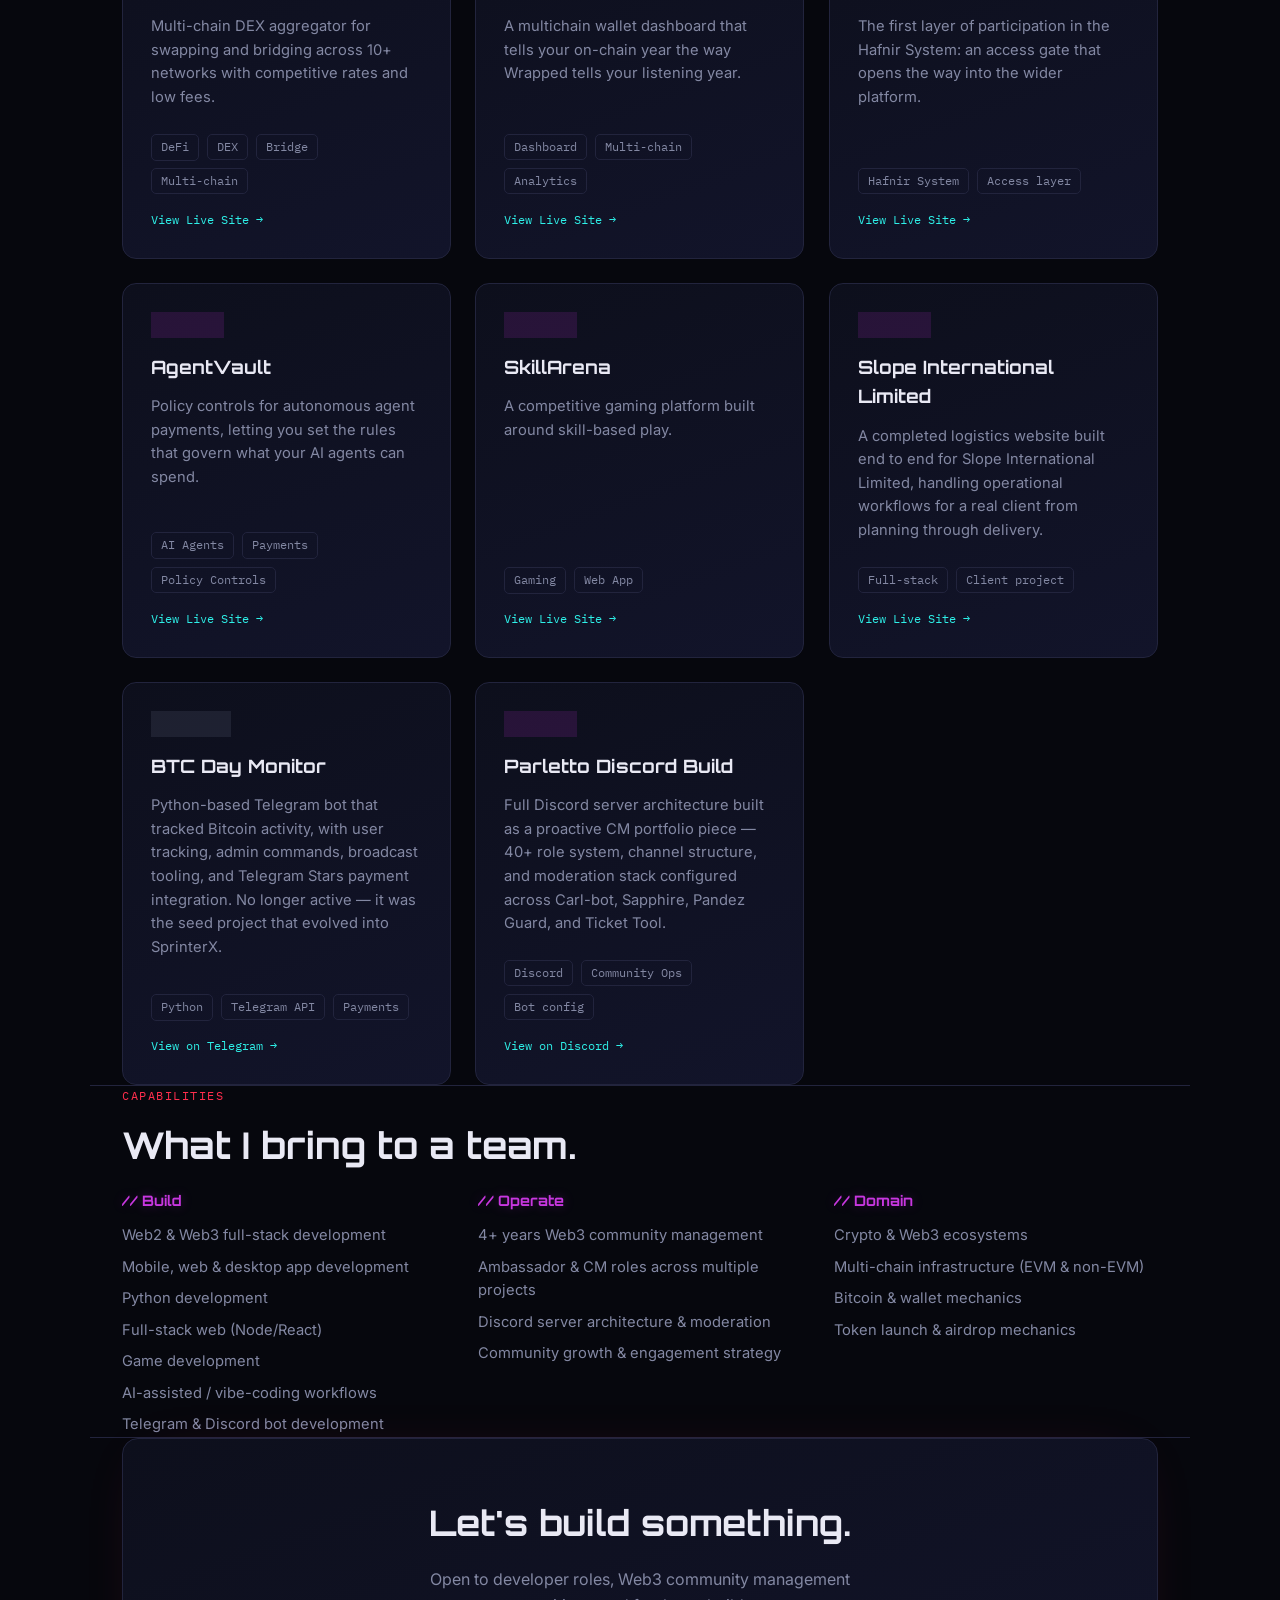
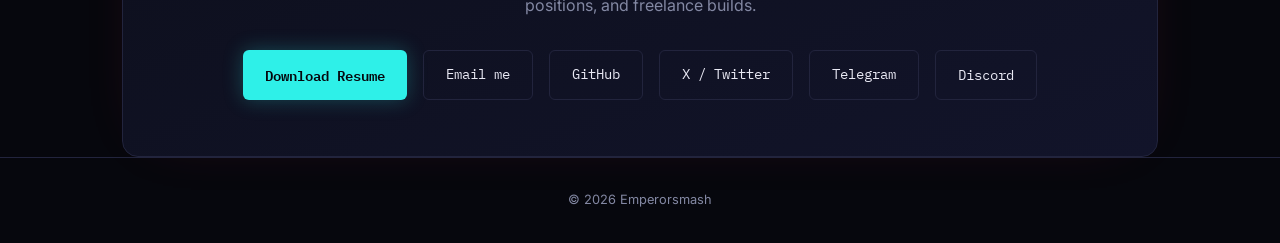
==== commit e1e3abe8: "Add files via upload" ====
--- a/index.html
+++ b/index.html
@@ -6,484 +6,7 @@
 <title>Emperorsmash — Builder / Web3 Ops</title>
 <link rel="preconnect" href="https://fonts.googleapis.com">
 <link href="https://fonts.googleapis.com/css2?family=Orbitron:wght@600;700;800&family=Inter:wght@400;500;600&family=IBM+Plex+Mono:wght@400;500;600&display=swap" rel="stylesheet">
-<style>
-  :root{
-    --bg: #06070d;
-    --bg-raised: #0d0f1c;
-    --bg-raised-2: #12142a;
-    --line: #22243d;
-    --cyan: #2EF0E8;
-    --magenta: #C837E0;
-    --red: #FF2E4D;
-    --text: #E9E9F4;
-    --slate: #8388a3;
-    --scrollY: 0px;
-  }
-  *{ box-sizing:border-box; margin:0; padding:0; }
-  html{ scroll-behavior:smooth; overflow-x:hidden; max-width:100%; }
-  body{
-    background:var(--bg);
-    color:var(--text);
-    font-family:'Inter',sans-serif;
-    line-height:1.6;
-    overflow-x:hidden;
-    position:relative;
-    cursor:default;
-  }
-  ::selection{ background:var(--magenta); color:#fff; }
-  a{ color:inherit; text-decoration:none; }
-  .mono{ font-family:'IBM Plex Mono',monospace; }
-  .display{ font-family:'Orbitron',sans-serif; }
-
-  /* Depth parallax layers */
-  body::before{
-    content:"";
-    position:fixed; inset:-10% ; z-index:0; pointer-events:none;
-    background:
-      radial-gradient(900px 500px at 15% -5%, rgba(200,55,224,0.12), transparent 60%),
-      radial-gradient(800px 500px at 100% 30%, rgba(46,240,232,0.09), transparent 60%),
-      radial-gradient(700px 400px at 50% 100%, rgba(255,46,77,0.06), transparent 60%);
-    transform: translateY(calc(var(--scrollY) * -0.06));
-  }
-  body::after{
-    content:"";
-    position:fixed; inset:-10%; z-index:0; pointer-events:none; opacity:0.5;
-    background-image:
-      linear-gradient(rgba(46,240,232,0.035) 1px, transparent 1px),
-      linear-gradient(90deg, rgba(46,240,232,0.035) 1px, transparent 1px);
-    background-size:48px 48px;
-    transform: translateY(calc(var(--scrollY) * -0.14));
-  }
-
-  .wrap{ max-width:1100px; margin:0 auto; padding:0 32px; position:relative; z-index:2; }
-
-  header{
-    position:fixed; top:0; left:0; right:0; z-index:50;
-    background:rgba(6,7,13,0.82); backdrop-filter:blur(10px);
-    border-bottom:1px solid var(--line);
-  }
-  nav{
-    max-width:1100px; margin:0 auto; padding:18px 32px;
-    display:flex; justify-content:space-between; align-items:center;
-  }
-  .logo{ font-family:'Orbitron',sans-serif; font-weight:700; font-size:1rem; letter-spacing:1px; }
-  .logo span{ color:var(--cyan); text-shadow:0 0 12px rgba(46,240,232,0.6); }
-  .navlinks{ display:flex; gap:28px; font-size:0.85rem; }
-  .navlinks a{ color:var(--slate); transition:color .2s, text-shadow .2s; font-family:'IBM Plex Mono',monospace; }
-  .navlinks a:hover{ color:var(--cyan); text-shadow:0 0 10px rgba(46,240,232,0.5); }
-
-  /* HUD */
-  #hud{
-    position:fixed; top:76px; left:16px; z-index:55;
-    background:rgba(13,15,28,0.75); border:1px solid var(--line);
-    border-radius:8px; padding:9px 14px;
-    font-family:'IBM Plex Mono',monospace; font-size:0.68rem; color:var(--slate);
-    backdrop-filter:blur(6px);
-    display:flex; align-items:center; gap:8px;
-  }
-  #hud .dot{ width:7px; height:7px; border-radius:50%; background:var(--cyan); box-shadow:0 0 8px var(--cyan); animation:pulse-red 1.6s ease-in-out infinite; }
-  #hud .val{ color:var(--cyan); }
-  @media (max-width:700px){ #hud{ top:70px; font-size:0.62rem; padding:7px 10px; } }
-
-  /* Hero */
-  .hero{
-    min-height:100vh;
-    display:flex; flex-direction:column; justify-content:flex-start;
-    padding-top:150px; padding-bottom:60px;
-    position:relative; perspective:1200px;
-  }
-  .hero-grid-floor{
-    position:absolute; left:0; right:0; bottom:0; height:45%;
-    background-image:
-      repeating-linear-gradient(90deg, rgba(200,55,224,0.14) 0px, rgba(200,55,224,0.14) 1px, transparent 1px, transparent 56px),
-      repeating-linear-gradient(0deg, rgba(46,240,232,0.14) 0px, rgba(46,240,232,0.14) 1px, transparent 1px, transparent 56px);
-    transform: perspective(500px) rotateX(62deg) scale(2.2) translateY(10%);
-    transform-origin:bottom;
-    mask-image: linear-gradient(to top, black, transparent);
-    -webkit-mask-image: linear-gradient(to top, black, transparent);
-    pointer-events:none; z-index:0;
-  }
-
-  .hero-top{ display:flex; align-items:center; gap:44px; flex-wrap:wrap; position:relative; z-index:2; }
-  .avatar-wrap{ position:relative; width:150px; height:150px; flex:0 0 auto; }
-  .avatar-ring{
-    position:absolute; inset:6px; border-radius:26px;
-    background:conic-gradient(from 0deg, var(--cyan), var(--magenta), var(--red), var(--cyan));
-    animation:spin-ring 6s linear infinite;
-    filter:blur(3px);
-    transform:rotate(45deg);
-  }
-  @keyframes spin-ring{ to{ transform:rotate(405deg); } }
-  .avatar{
-    position:absolute; inset:0; margin:auto;
-    width:106px; height:106px;
-    border-radius:22px;
-    overflow:hidden;
-    transform:rotate(45deg);
-    border:3px solid var(--bg);
-    box-shadow:0 0 30px rgba(255,46,77,0.35), 0 0 60px rgba(46,240,232,0.15);
-  }
-  .avatar img{
-    position:absolute; top:-35%; left:-35%;
-    width:170%; height:170%;
-    object-fit:cover; display:block;
-    transform:rotate(-45deg);
-  }
-
-  .terminal{
-    background:var(--bg-raised);
-    border:1px solid var(--line);
-    border-radius:10px;
-    padding:18px 22px;
-    max-width:520px;
-    font-family:'IBM Plex Mono',monospace;
-    font-size:0.82rem;
-    box-shadow:0 20px 60px -20px rgba(0,0,0,0.7), 0 0 0 1px rgba(46,240,232,0.05);
-  }
-  .term-dots{ display:flex; gap:6px; margin-bottom:12px; }
-  .term-dots span{ width:9px; height:9px; border-radius:50%; background:var(--line); }
-  .term-line{ color:var(--slate); min-height:1.4em; white-space:pre-wrap; }
-  .term-line .ok{ color:var(--cyan); }
-  .term-line .warn{ color:var(--red); }
-  .cursor{ display:inline-block; width:7px; height:1em; background:var(--cyan); vertical-align:text-bottom; animation:blink 1s step-end infinite; }
-  @keyframes blink{ 50%{ opacity:0; } }
-
-  .hero h1{
-    font-family:'Orbitron',sans-serif;
-    font-size:clamp(2rem, 5vw, 3.4rem);
-    font-weight:700;
-    line-height:1.12;
-    letter-spacing:-0.5px;
-    max-width:820px;
-    margin-top:44px;
-    opacity:0; transform:translateY(16px);
-    animation:rise .7s ease forwards;
-    animation-delay:2.2s;
-    position:relative; z-index:2;
-  }
-  .hero h1 .accent{ color:var(--cyan); text-shadow:0 0 24px rgba(46,240,232,0.5); }
-  .hero p.lede{
-    margin-top:20px; max-width:560px;
-    color:var(--slate); font-size:1.05rem;
-    opacity:0; transform:translateY(16px);
-    animation:rise .7s ease forwards;
-    animation-delay:2.5s;
-    position:relative; z-index:2;
-  }
-  .hero .ctas{
-    margin-top:34px; display:flex; gap:16px; flex-wrap:wrap;
-    opacity:0; transform:translateY(16px);
-    animation:rise .7s ease forwards;
-    animation-delay:2.8s;
-    position:relative; z-index:2;
-  }
-  @keyframes rise{ to{ opacity:1; transform:translateY(0); } }
-
-  .btn{
-    font-family:'IBM Plex Mono',monospace; font-size:0.85rem;
-    padding:13px 22px; border-radius:6px; display:inline-flex; align-items:center; gap:8px;
-    transition:transform .15s ease, background .15s ease, border-color .15s ease, box-shadow .15s ease;
-    appearance:none; -webkit-appearance:none; background:transparent; border:none; cursor:pointer;
-  }
-  .btn-primary{ background:var(--cyan); color:var(--bg); font-weight:600; box-shadow:0 0 20px rgba(46,240,232,0.25); }
-  .btn-primary:hover{ transform:translateY(-2px); box-shadow:0 0 30px rgba(46,240,232,0.45); }
-  .btn-ghost{ border:1px solid var(--line); color:var(--text); }
-  .btn-ghost:hover{ border-color:var(--magenta); color:var(--magenta); transform:translateY(-2px); box-shadow:0 0 20px rgba(200,55,224,0.2); }
-
-  .eyebrow{
-    font-family:'IBM Plex Mono',monospace; font-size:0.78rem;
-    color:var(--red); text-transform:uppercase; letter-spacing:1.5px;
-    margin-bottom:10px;
-  }
-  section{ padding:100px 0; border-top:1px solid var(--line); position:relative; z-index:2; }
-  h2.section-title{ font-family:'Orbitron',sans-serif; font-size:clamp(1.6rem,3.5vw,2.3rem); font-weight:700; margin-bottom:14px; }
-  .section-sub{ color:var(--slate); max-width:560px; margin-bottom:56px; }
-
-  .projects{ display:grid; grid-template-columns:repeat(auto-fit, minmax(min(300px, 100%),1fr)); gap:24px; perspective:1000px; }
-  .card{
-    background:linear-gradient(160deg, var(--bg-raised), var(--bg-raised-2));
-    border:1px solid var(--line); border-radius:14px;
-    padding:28px; display:flex; flex-direction:column; gap:14px;
-    transition:transform .12s ease, border-color .2s ease, box-shadow .2s ease;
-    transform-style:preserve-3d;
-    will-change:transform;
-  }
-  .card:hover{ border-color:var(--cyan); box-shadow:0 20px 40px -20px rgba(46,240,232,0.25); }
-  .card.card-flash{ border-color:var(--magenta); box-shadow:0 0 40px -10px rgba(200,55,224,0.5); }
-  .tag{
-    align-self:flex-start; font-family:'IBM Plex Mono',monospace; font-size:0.7rem;
-    padding:4px 10px; border-radius:20px; letter-spacing:0.5px;
-  }
-  .tag.live{ background:rgba(46,240,232,0.12); color:var(--cyan); }
-  .tag.shipped{ background:rgba(200,55,224,0.14); color:var(--magenta); }
-  .tag.beta{ background:rgba(255,46,77,0.12); color:var(--red); }
-  .tag.archived{ background:rgba(131,136,163,0.15); color:var(--slate); }
-  .card-link{ font-family:'IBM Plex Mono',monospace; font-size:0.78rem; color:var(--cyan); margin-top:2px; }
-  .card-link:hover{ text-decoration:underline; }
-  .card h3{ font-family:'Orbitron',sans-serif; font-size:1.15rem; }
-  .card p{ color:var(--slate); font-size:0.92rem; }
-  .stack{ display:flex; flex-wrap:wrap; gap:8px; margin-top:auto; padding-top:10px; }
-  .stack span{ font-family:'IBM Plex Mono',monospace; font-size:0.72rem; color:var(--slate); border:1px solid var(--line); padding:3px 9px; border-radius:5px; }
-
-  .skills-grid{ display:grid; grid-template-columns:repeat(auto-fit,minmax(min(220px, 100%),1fr)); gap:32px; }
-  .skill-block h4{ font-family:'Orbitron',sans-serif; color:var(--magenta); font-size:0.9rem; margin-bottom:12px; text-shadow:0 0 12px rgba(200,55,224,0.3); }
-  .skill-block ul{ list-style:none; display:flex; flex-direction:column; gap:8px; }
-  .skill-block li{ color:var(--slate); font-size:0.92rem; }
-
-  .contact-box{
-    background:linear-gradient(160deg, var(--bg-raised), var(--bg-raised-2));
-    border:1px solid var(--line); border-radius:16px;
-    padding:56px; text-align:center;
-    box-shadow:0 0 60px -30px rgba(255,46,77,0.2);
-  }
-  .contact-box h2{ font-family:'Orbitron',sans-serif; font-size:clamp(1.6rem,4vw,2.2rem); margin-bottom:16px; }
-  .contact-box p{ color:var(--slate); max-width:480px; margin:0 auto 32px; }
-  .contact-links{ display:flex; gap:16px; justify-content:center; flex-wrap:wrap; }
-
-  footer{ padding:32px; text-align:center; color:var(--slate); font-size:0.8rem; border-top:1px solid var(--line); position:relative; z-index:2; }
-
-  @media (max-width:700px){
-    .navlinks{ display:none; }
-    section{ padding:70px 0; }
-    .contact-box{ padding:36px 22px; }
-    .hero-top{ flex-direction:column; align-items:flex-start; gap:24px; }
-  }
-
-  @media (prefers-reduced-motion: reduce){
-    *{ animation-duration:0.01ms !important; animation-delay:0s !important; transition-duration:0.01ms !important; }
-  }
-
-  :focus-visible{ outline:2px solid var(--cyan); outline-offset:3px; }
-
-  /* ===== Free-roaming bot character ===== */
-  #bot{
-    position:fixed; z-index:80; width:42px; height:58px;
-    left:0; top:0;
-    transition: left .3s cubic-bezier(.3,.7,.25,1), top .3s cubic-bezier(.3,.7,.25,1), transform .18s ease;
-    cursor:pointer; pointer-events:auto;
-    filter:drop-shadow(0 8px 16px rgba(0,0,0,0.55));
-  }
-  #bot svg{ width:100%; height:100%; display:block; overflow:visible; }
-  #bot svg.flip{ transform:scaleX(-1); }
-
-  .bot-tag{
-    position:absolute; bottom:100%; left:50%; transform:translateX(-50%);
-    margin-bottom:5px; font-family:'IBM Plex Mono',monospace; font-size:0.58rem;
-    color:var(--cyan); background:rgba(13,15,28,0.85); border:1px solid var(--line);
-    padding:2px 7px; border-radius:8px; white-space:nowrap; letter-spacing:0.5px;
-    pointer-events:none;
-  }
-
-  .bot-menu{
-    position:absolute; bottom:100%; left:50%; transform:translateX(-50%) translateY(6px);
-    margin-bottom:28px;
-    display:flex; flex-direction:column; gap:8px;
-    opacity:0; pointer-events:none;
-    transition:opacity .18s ease, transform .18s ease;
-  }
-  .bot-menu.open{ opacity:1; pointer-events:auto; transform:translateX(-50%) translateY(0); }
-  .bot-menu button{
-    font-family:'IBM Plex Mono',monospace; font-size:0.72rem; white-space:nowrap;
-    background:var(--bg-raised-2); color:var(--cyan); border:1px solid var(--cyan);
-    padding:7px 12px; border-radius:20px; cursor:pointer;
-    box-shadow:0 0 14px rgba(46,240,232,0.25);
-  }
-  .bot-menu button:hover{ background:var(--cyan); color:var(--bg); }
-
-  /* Human running gait */
-  .leg-l, .leg-r, .arm-l, .arm-r{ transform-box:fill-box; transform-origin:top center; }
-  .shin-l, .shin-r{ transform-box:fill-box; transform-origin:top center; }
-  .run-rig{ transform-box:fill-box; transform-origin:bottom center; }
-
-  .bot-running .leg-l{ animation:hip-swing .32s ease-in-out infinite; }
-  .bot-running .leg-r{ animation:hip-swing .32s ease-in-out infinite; animation-delay:-.16s; }
-  .bot-running .shin-l{ animation:knee-bend .32s ease-in-out infinite; }
-  .bot-running .shin-r{ animation:knee-bend .32s ease-in-out infinite; animation-delay:-.16s; }
-  .bot-running .arm-l{ animation:arm-swing .32s ease-in-out infinite; animation-delay:-.16s; }
-  .bot-running .arm-r{ animation:arm-swing .32s ease-in-out infinite; }
-  .bot-running .run-rig{ animation:run-bob .32s ease-in-out infinite; }
-  .bot-idle .run-rig{ animation:idle-bob 1.8s ease-in-out infinite; }
-
-  @keyframes hip-swing{ 0%{transform:rotate(-26deg);} 50%{transform:rotate(26deg);} 100%{transform:rotate(-26deg);} }
-  @keyframes knee-bend{ 0%{transform:rotate(32deg);} 25%{transform:rotate(4deg);} 50%{transform:rotate(-6deg);} 75%{transform:rotate(42deg);} 100%{transform:rotate(32deg);} }
-  @keyframes arm-swing{ 0%{transform:rotate(24deg);} 50%{transform:rotate(-24deg);} 100%{transform:rotate(24deg);} }
-  @keyframes run-bob{ 0%,100%{ transform:translateY(0) rotate(-1.5deg); } 50%{ transform:translateY(-3px) rotate(1.5deg); } }
-  @keyframes idle-bob{ 0%,100%{ transform:translateY(0); } 50%{ transform:translateY(-4px); } }
-  .eye-red{ animation:pulse-red 2.4s ease-in-out infinite; }
-  @keyframes pulse-red{ 0%,100%{ opacity:1; } 50%{ opacity:0.5; } }
-
-  /* Ripple + connect effects */
-  .ripple{
-    position:fixed; z-index:75; pointer-events:none;
-    width:14px; height:14px; border-radius:50%;
-    border:2px solid var(--cyan);
-    transform:translate(-50%,-50%);
-    animation:ripple-out .5s ease-out forwards;
-  }
-  @keyframes ripple-out{ to{ width:70px; height:70px; opacity:0; border-width:1px; } }
-
-  .connect-ring{
-    position:fixed; z-index:75; pointer-events:none;
-    border-radius:50%; transform:translate(-50%,-50%);
-    border:2px solid var(--magenta);
-    animation:connect-out .55s ease-out forwards;
-  }
-  @keyframes connect-out{ 0%{ width:6px; height:6px; opacity:1; } 100%{ width:90px; height:90px; opacity:0; } }
-
-  .target-glow{ box-shadow:0 0 0 2px var(--cyan), 0 0 24px rgba(46,240,232,0.6) !important; transition:box-shadow .15s ease; }
-
-  .flash-step{
-    position:fixed; z-index:78; pointer-events:none;
-    width:30px; height:42px; border-radius:40%;
-    background:linear-gradient(180deg, rgba(46,240,232,0.4), rgba(200,55,224,0.15));
-    filter:blur(3px);
-    transform:translate(-50%,-90%);
-    animation:flash-fade .3s ease-out forwards;
-  }
-  @keyframes flash-fade{ from{ opacity:0.8; transform:translate(-50%,-90%) scale(1); } to{ opacity:0; transform:translate(-50%,-90%) scale(0.65); } }
-
-  .spark{
-    position:fixed; z-index:76; width:4px; height:4px; border-radius:50%;
-    pointer-events:none; transform:translate(-50%,-50%);
-    animation:spark-fly .42s ease-out forwards;
-  }
-  @keyframes spark-fly{ to{ transform:translate(calc(-50% + var(--dx)), calc(-50% + var(--dy))); opacity:0; } }
-
-  .bot-jolt{ animation:jolt .22s ease; }
-  @keyframes jolt{ 0%{ transform:scale(1); } 35%{ transform:scale(1.18,0.82); } 65%{ transform:scale(0.9,1.1); } 100%{ transform:scale(1); } }
-
-  /* Visitor signal-drop modal */
-  #visitor-overlay{
-    position:fixed; inset:0; z-index:90;
-    background:rgba(6,7,13,0.78); backdrop-filter:blur(4px);
-    display:flex; align-items:center; justify-content:center;
-    padding:24px;
-    opacity:0; pointer-events:none;
-    transition:opacity .25s ease;
-  }
-  #visitor-overlay.open{ opacity:1; pointer-events:auto; }
-  .visitor-card{
-    background:linear-gradient(160deg, var(--bg-raised), var(--bg-raised-2));
-    border:1px solid var(--line); border-radius:16px;
-    padding:32px 28px; max-width:360px; width:100%;
-    position:relative;
-    box-shadow:0 30px 80px -20px rgba(0,0,0,0.7), 0 0 0 1px rgba(46,240,232,0.06);
-    transform:translateY(12px); transition:transform .25s ease;
-  }
-  #visitor-overlay.open .visitor-card{ transform:translateY(0); }
-  .visitor-close{
-    position:absolute; top:14px; right:14px;
-    background:none; border:none; color:var(--slate);
-    font-size:1.3rem; line-height:1; cursor:pointer; padding:4px;
-  }
-  .visitor-close:hover{ color:var(--text); }
-  .visitor-eyebrow{ font-family:'IBM Plex Mono',monospace; font-size:0.7rem; color:var(--cyan); text-transform:uppercase; letter-spacing:1.5px; margin-bottom:8px; }
-  .visitor-card h3{ font-family:'Orbitron',sans-serif; font-size:1.15rem; margin-bottom:8px; }
-  .visitor-card p{ color:var(--slate); font-size:0.88rem; margin-bottom:20px; line-height:1.5; }
-  .visitor-card input{
-    width:100%; font-family:'Inter',sans-serif; font-size:0.9rem;
-    background:var(--bg); border:1px solid var(--line); color:var(--text);
-    padding:11px 14px; border-radius:8px; margin-bottom:12px;
-  }
-  .visitor-card input:focus{ outline:none; border-color:var(--cyan); }
-  .visitor-actions{ display:flex; gap:12px; margin-top:6px; }
-  .visitor-actions .btn{ flex:1; justify-content:center; font-size:0.8rem; padding:11px 14px; }
-  .visitor-note{ font-size:0.72rem; color:var(--slate); margin-top:14px; text-align:center; opacity:0.7; }
-
-  .coin-drop{
-    font-size:3rem; margin:6px 0 16px;
-    animation:coin-fall .6s cubic-bezier(.3,.7,.3,1.2);
-  }
-  @keyframes coin-fall{
-    0%{ transform:translateY(-40px) rotateY(0deg); opacity:0; }
-    60%{ opacity:1; }
-    100%{ transform:translateY(0) rotateY(720deg); opacity:1; }
-  }
-  #coin-panel h3{ text-align:center; }
-  #coin-panel p{ text-align:center; }
-
-  .bot-tool{
-    position:absolute; width:22px; height:22px; opacity:0; pointer-events:none;
-    transition:opacity .2s ease; filter:drop-shadow(0 0 6px rgba(46,240,232,0.5));
-  }
-  .bot-tool.show{ opacity:1; }
-  .bot-tool.tool-wrench, .bot-tool.tool-server{ left:100%; top:36%; margin-left:2px; }
-  .bot-tool.tool-weld{ left:50%; top:-18%; transform:translateX(-50%); }
-  .bot-tool.tool-wrench{ animation:wrench-turn 1s ease-in-out infinite; }
-  @keyframes wrench-turn{ 0%,100%{ transform:rotate(-20deg); } 50%{ transform:rotate(20deg); } }
-
-  .bot-tool.tool-server{ width:38px; height:30px; left:100%; top:30%; margin-left:2px; }
-  .bot-tool.tool-left{ left:auto; right:100%; margin-left:0; margin-right:2px; }
-  .tool-server .key-blink rect{ animation:key-flicker .4s steps(1) infinite; }
-  .tool-server .key-blink rect:nth-child(2){ animation-delay:.08s; }
-  .tool-server .key-blink rect:nth-child(3){ animation-delay:.16s; }
-  .tool-server .key-blink rect:nth-child(4){ animation-delay:.24s; }
-  .tool-server .key-blink rect:nth-child(5){ animation-delay:.32s; }
-  @keyframes key-flicker{ 0%,60%{ opacity:1; } 61%,100%{ opacity:0.3; } }
-
-  .bot-typing .arm-l{ animation:type-tap .17s ease-in-out infinite; }
-  .bot-typing .arm-r{ animation:type-tap .17s ease-in-out infinite; animation-delay:.085s; }
-  @keyframes type-tap{ 0%,100%{ transform:rotate(6deg); } 50%{ transform:rotate(24deg); } }
-
-  /* Annoyed reaction (rapid tapping) */
-  .bot-annoyed .head-grp{ animation:shake-mad .35s ease; }
-  @keyframes shake-mad{
-    0%,100%{ transform:translateX(0) rotate(0); }
-    20%{ transform:translateX(-3px) rotate(-5deg); }
-    40%{ transform:translateX(3px) rotate(5deg); }
-    60%{ transform:translateX(-2.5px) rotate(-4deg); }
-    80%{ transform:translateX(2.5px) rotate(4deg); }
-  }
-  .bot-annoyed .eye-red{ animation:pulse-mad .12s ease-in-out infinite; }
-  @keyframes pulse-mad{ 0%,100%{ opacity:1; } 50%{ opacity:0.25; } }
-
-  /* Loved reaction (press and hold) */
-  .bot-loved .run-rig{ animation:happy-wiggle .5s ease-in-out infinite; }
-  @keyframes happy-wiggle{ 0%,100%{ transform:translateY(0) rotate(-2deg); } 50%{ transform:translateY(-3px) rotate(2deg); } }
-  .heart-particle{
-    position:fixed; z-index:82; pointer-events:none;
-    font-size:15px; color:var(--red); text-shadow:0 0 8px rgba(255,46,77,0.7);
-    transform:translate(-50%,-50%);
-    animation:heart-float .75s ease-out forwards;
-  }
-  @keyframes heart-float{
-    0%{ opacity:1; transform:translate(-50%,-50%) scale(0.5); }
-    55%{ opacity:1; }
-    100%{ opacity:0; transform:translate(-50%,-160%) scale(1.15); }
-  }
-
-  /* Dizzy + faint */
-  .bot-dizzy .run-rig{ animation:dizzy-wobble .28s ease-in-out infinite; }
-  @keyframes dizzy-wobble{ 0%,100%{ transform:rotate(-9deg) translateY(0); } 50%{ transform:rotate(9deg) translateY(-2px); } }
-  .bot-dizzy .eye-red, .bot-fainted .eye-red{ animation:none !important; opacity:0.25; }
-
-  .bot-fainted .run-rig{
-    animation:none;
-    transform:rotate(88deg) translateY(8px);
-    transform-origin:bottom center;
-    opacity:0.8;
-  }
-
-  .error-bubble{
-    position:fixed; z-index:84; pointer-events:none;
-    font-family:'IBM Plex Mono',monospace; font-size:0.66rem; color:var(--red);
-    background:rgba(13,15,28,0.92); border:1px solid var(--red); border-radius:6px;
-    padding:4px 9px; transform:translate(-50%,-100%);
-    animation:glitch-flicker 1.2s steps(2) forwards;
-  }
-  @keyframes glitch-flicker{
-    0%,10%,22%,34%,46%,58%,70%,82%{ opacity:1; }
-    5%,17%,29%,41%,53%,65%,77%{ opacity:0.25; }
-    92%,100%{ opacity:0; }
-  }
-
-  #repair-crane{ position:fixed; z-index:85; pointer-events:none; }
-  .crane-hook{ transition:y2 .4s ease; }
-
-  @media (prefers-reduced-motion: reduce){
-    #bot{ display:none; }
-  }
-</style>
+<link rel="stylesheet" href="styles.css">
 </head>
 <body>
 
@@ -604,7 +127,7 @@
   <div class="hero-top">
     <div class="avatar-wrap">
       <div class="avatar-ring"></div>
-      <div class="avatar"><img src="[data-uri]" alt="Emperorsmash"></div>
+      <div class="avatar"><img src="images/profile.jpg" alt="Emperorsmash"></div>
     </div>
     <div class="terminal" id="terminal">
       <div class="term-dots"><span></span><span></span><span></span></div>
@@ -669,6 +192,22 @@
       <p>The first layer of participation in the Hafnir System: an access gate that opens the way into the wider platform.</p>
       <div class="stack"><span>Hafnir System</span><span>Access layer</span></div>
       <a href="https://gate.hafnir.systems/" class="card-link" target="_blank" rel="noopener">View Live Site →</a>
+    </div>
+
+    <div class="card">
+      <span class="tag shipped">Shipped</span>
+      <h3>AgentVault</h3>
+      <p>Policy controls for autonomous agent payments, letting you set the rules that govern what your AI agents can spend.</p>
+      <div class="stack"><span>AI Agents</span><span>Payments</span><span>Policy Controls</span></div>
+      <a href="https://agentvault-lac.vercel.app/" class="card-link" target="_blank" rel="noopener">View Live Site →</a>
+    </div>
+
+    <div class="card">
+      <span class="tag shipped">Shipped</span>
+      <h3>SkillArena</h3>
+      <p>A competitive gaming platform built around skill-based play.</p>
+      <div class="stack"><span>Gaming</span><span>Web App</span></div>
+      <a href="https://skillarena-mocha.vercel.app/" class="card-link" target="_blank" rel="noopener">View Live Site →</a>
     </div>
 
     <div class="card">
@@ -754,604 +293,7 @@
   © 2026 Emperorsmash
 </footer>
 
-<script>
-  const lines = [
-    { text: "> initializing profile...", cls: "" },
-    { text: "> loading modules: dev, community-ops, web3", cls: "" },
-    { text: "> web3_community_experience: 4+ years [OK]", cls: "ok" },
-    { text: "> multi_chain_dev: ACTIVE [OK]", cls: "ok" },
-    { text: "> availability: OPEN_TO_WORK", cls: "warn" },
-    { text: "> ready.", cls: "ok" },
-  ];
-  const output = document.getElementById('term-output');
-  let lineIndex = 0;
-  function typeLine(){
-    if(lineIndex >= lines.length){ return; }
-    const line = lines[lineIndex];
-    const div = document.createElement('div');
-    div.className = 'term-line';
-    output.appendChild(div);
-    let charIndex = 0;
-    function typeChar(){
-      if(charIndex <= line.text.length){
-        div.innerHTML = `<span class="${line.cls}">${line.text.slice(0, charIndex)}</span><span class="cursor"></span>`;
-        charIndex++;
-        setTimeout(typeChar, 18);
-      } else {
-        div.innerHTML = `<span class="${line.cls}">${line.text}</span>`;
-        lineIndex++;
-        setTimeout(typeLine, 120);
-      }
-    }
-    typeChar();
-  }
-
-  const prefersReduced = window.matchMedia('(prefers-reduced-motion: reduce)').matches;
-  if(prefersReduced){
-    output.innerHTML = lines.map(l => `<div class="term-line"><span class="${l.cls}">${l.text}</span></div>`).join('');
-  } else {
-    typeLine();
-  }
-
-  // ---- Parallax scroll var ----
-  function updateScrollVar(){
-    document.documentElement.style.setProperty('--scrollY', window.scrollY + 'px');
-  }
-  window.addEventListener('scroll', updateScrollVar, { passive:true });
-  updateScrollVar();
-
-  // ---- 3D tilt on project cards ----
-  document.querySelectorAll('.card').forEach(card => {
-    card.addEventListener('mousemove', (e) => {
-      if(prefersReduced) return;
-      const rect = card.getBoundingClientRect();
-      const x = (e.clientX - rect.left) / rect.width - 0.5;
-      const y = (e.clientY - rect.top) / rect.height - 0.5;
-      card.style.transform = `perspective(700px) rotateY(${x * 10}deg) rotateX(${-y * 10}deg) translateY(-4px)`;
-    });
-    card.addEventListener('mouseleave', () => {
-      card.style.transform = 'perspective(700px) rotateY(0) rotateX(0) translateY(0)';
-    });
-  });
-
-  // ---- Free-roaming bot engine ----
-  (function(){
-    if(prefersReduced) return;
-    const bot = document.getElementById('bot');
-    const menu = document.getElementById('bot-menu');
-    const svg = bot.querySelector('svg');
-    const BOT_W = 42, BOT_H = 58;
-
-    let pos = { x: window.innerWidth - 50, y: window.innerHeight - 90 };
-    let idleTimer = null;
-    let menuOpen = false;
-    let busy = false;
-    let lastActivity = Date.now();
-    let wandering = false;
-    let wanderTimer = null;
-    let tapCount = 0;
-    let tapWindowTimer = null;
-    let isHolding = false;
-    let holdTimer = null;
-    let petInterval = null;
-    let isFainted = false;
-    const hudStatus = document.getElementById('hud-status');
-    const toolEl = document.getElementById('bot-tool');
-
-    function place(x, y){
-      bot.style.left = (x - BOT_W/2) + 'px';
-      bot.style.top = (y - BOT_H) + 'px';
-    }
-    place(pos.x, pos.y);
-
-    function spawnRipple(x, y){
-      const r = document.createElement('div');
-      r.className = 'ripple';
-      r.style.left = x + 'px'; r.style.top = y + 'px';
-      document.body.appendChild(r);
-      setTimeout(() => r.remove(), 520);
-    }
-
-    function spawnSparks(x, y){
-      for(let i = 0; i < 6; i++){
-        const s = document.createElement('div');
-        s.className = 'spark';
-        const angle = Math.random() * Math.PI * 2;
-        const dist = 18 + Math.random() * 22;
-        s.style.left = x + 'px'; s.style.top = y + 'px';
-        s.style.background = i % 2 === 0 ? 'var(--cyan)' : 'var(--magenta)';
-        s.style.setProperty('--dx', Math.cos(angle) * dist + 'px');
-        s.style.setProperty('--dy', Math.sin(angle) * dist + 'px');
-        document.body.appendChild(s);
-        setTimeout(() => s.remove(), 440);
-      }
-    }
-
-    function spawnFlashTrail(x0, y0, x1, y1, duration){
-      const steps = 3;
-      for(let i = 1; i <= steps; i++){
-        const t = i / (steps + 1);
-        const gx = x0 + (x1 - x0) * t, gy = y0 + (y1 - y0) * t;
-        setTimeout(() => {
-          const g = document.createElement('div');
-          g.className = 'flash-step';
-          g.style.left = gx + 'px'; g.style.top = gy + 'px';
-          document.body.appendChild(g);
-          setTimeout(() => g.remove(), 300);
-        }, duration * t * 0.55);
-      }
-    }
-
-    function spawnConnect(x, y){
-      const r1 = document.createElement('div');
-      r1.className = 'connect-ring';
-      r1.style.left = x + 'px'; r1.style.top = y + 'px';
-      document.body.appendChild(r1);
-      const r2 = document.createElement('div');
-      r2.className = 'connect-ring';
-      r2.style.left = x + 'px'; r2.style.top = y + 'px';
-      r2.style.borderColor = 'var(--cyan)';
-      r2.style.animationDelay = '.1s';
-      document.body.appendChild(r2);
-      spawnSparks(x, y);
-      bot.classList.add('bot-jolt');
-      setTimeout(() => bot.classList.remove('bot-jolt'), 260);
-      setTimeout(() => { r1.remove(); r2.remove(); }, 650);
-    }
-
-    function moveBotTo(x, y, cb){
-      const dx = x - pos.x, dy = y - pos.y;
-      const dist = Math.hypot(dx, dy);
-      const duration = Math.min(600, Math.max(120, dist * 0.7));
-      if(dist > 16){ spawnFlashTrail(pos.x, pos.y, x, y, duration); }
-      bot.style.transitionDuration = duration + 'ms';
-      bot.classList.remove('bot-idle');
-      bot.classList.add('bot-running');
-      if(dx < -4){ svg.classList.add('flip'); }
-      else if(dx > 4){ svg.classList.remove('flip'); }
-      place(x, y);
-      pos = { x, y };
-      clearTimeout(idleTimer);
-      idleTimer = setTimeout(() => {
-        bot.classList.remove('bot-running');
-        bot.classList.add('bot-idle');
-        if(cb) cb();
-      }, duration + 20);
-      return duration;
-    }
-
-    function clamp(v, min, max){ return Math.max(min, Math.min(max, v)); }
-
-    function performAction(el){
-      if(el.tagName === 'A'){
-        const href = el.getAttribute('href');
-        if(href && href.startsWith('#')){
-          const target = document.querySelector(href);
-          if(target) target.scrollIntoView({ behavior:'smooth', block:'start' });
-        } else if(href){
-          window.open(href, el.getAttribute('target') || '_self');
-        }
-      } else if(el.classList.contains('card')){
-        el.classList.add('card-flash');
-        setTimeout(() => el.classList.remove('card-flash'), 500);
-      }
-    }
-
-    function toggleMenu(){
-      menuOpen = !menuOpen;
-      menu.classList.toggle('open', menuOpen);
-    }
-    bot.addEventListener('pointerdown', (e) => {
-      if(isFainted) return;
-      markActivity();
-      isHolding = false;
-      clearTimeout(holdTimer);
-      holdTimer = setTimeout(() => {
-        isHolding = true;
-        menuOpen = false; menu.classList.remove('open');
-        bot.classList.add('bot-loved');
-        spawnHeart();
-        petInterval = setInterval(spawnHeart, 300);
-      }, 420);
-    });
-
-    function endHold(){
-      clearTimeout(holdTimer);
-      if(isHolding){
-        isHolding = false;
-        bot.classList.remove('bot-loved');
-        clearInterval(petInterval);
-        return true;
-      }
-      return false;
-    }
-
-    bot.addEventListener('pointerup', (e) => {
-      e.stopPropagation();
-      const wasHolding = endHold();
-      if(isFainted || wasHolding) return;
-      registerTap();
-    });
-    bot.addEventListener('pointerleave', () => { endHold(); });
-    bot.addEventListener('pointercancel', () => { endHold(); });
-
-    bot.addEventListener('keydown', (e) => {
-      if((e.key === 'Enter' || e.key === ' ') && !isFainted){
-        e.preventDefault(); e.stopPropagation();
-        markActivity();
-        registerTap();
-      }
-    });
-
-    function registerTap(){
-      tapCount++;
-      clearTimeout(tapWindowTimer);
-      tapWindowTimer = setTimeout(() => { tapCount = 0; }, 1400);
-
-      if(tapCount >= 5){
-        tapCount = 0;
-        clearTimeout(tapWindowTimer);
-        triggerFaint();
-        return;
-      }
-      if(tapCount >= 2){
-        triggerAnnoyed();
-        menuOpen = false; menu.classList.remove('open');
-      } else if(!busy){
-        toggleMenu();
-      }
-    }
-
-    function triggerAnnoyed(){
-      bot.classList.remove('bot-annoyed');
-      void bot.offsetWidth;
-      bot.classList.add('bot-annoyed');
-      setTimeout(() => bot.classList.remove('bot-annoyed'), 380);
-    }
-
-    function spawnHeart(){
-      const rect = bot.getBoundingClientRect();
-      const h = document.createElement('div');
-      h.className = 'heart-particle';
-      h.textContent = '♥';
-      h.style.left = (rect.left + rect.width/2 + (Math.random()*16 - 8)) + 'px';
-      h.style.top = rect.top + 'px';
-      document.body.appendChild(h);
-      setTimeout(() => h.remove(), 780);
-    }
-
-    function spawnErrorBubble(){
-      const rect = bot.getBoundingClientRect();
-      const b = document.createElement('div');
-      b.className = 'error-bubble';
-      b.textContent = 'SYSTEM ERROR';
-      b.style.left = (rect.left + rect.width/2) + 'px';
-      b.style.top = (rect.top - 6) + 'px';
-      document.body.appendChild(b);
-      setTimeout(() => b.remove(), 1250);
-    }
-
-    function triggerFaint(){
-      if(isFainted) return;
-      isFainted = true;
-      wandering = false;
-      clearTimeout(wanderTimer);
-      clearTimeout(holdTimer);
-      clearInterval(petInterval);
-      toolEl.classList.remove('show');
-      bot.classList.remove('bot-typing', 'bot-loved', 'bot-annoyed', 'bot-idle', 'bot-running');
-      menuOpen = false; menu.classList.remove('open');
-      if(hudStatus) hudStatus.textContent = 'ERROR';
-
-      const rect = bot.getBoundingClientRect();
-      toolEl.className = 'bot-tool show tool-weld';
-      toolEl.innerHTML = TOOL_SVGS.dizzy;
-      bot.classList.add('bot-dizzy');
-      spawnErrorBubble();
-
-      setTimeout(() => {
-        toolEl.classList.remove('show');
-        bot.classList.remove('bot-dizzy');
-        bot.classList.add('bot-fainted');
-        setTimeout(() => spawnCraneRepair(), 450);
-      }, 900);
-    }
-
-    function spawnCraneRepair(){
-      const rect = bot.getBoundingClientRect();
-      const centerX = rect.left + rect.width / 2;
-      const centerY = rect.top + rect.height / 2;
-
-      const crane = document.createElement('div');
-      crane.id = 'repair-crane';
-      crane.innerHTML = CRANE_SVG;
-      crane.style.top = (rect.top - 26) + 'px';
-      crane.style.left = (window.innerWidth + 80) + 'px';
-      crane.style.transition = 'left .9s ease-in-out';
-      document.body.appendChild(crane);
-
-      requestAnimationFrame(() => {
-        crane.style.left = (rect.left + 60) + 'px';
-      });
-
-      setTimeout(() => {
-        const hook = crane.querySelector('.crane-hook');
-        if(hook){ hook.setAttribute('y2', '30'); }
-        spawnSparks(centerX, centerY);
-        const sparkLoop = setInterval(() => spawnSparks(centerX, centerY), 280);
-
-        setTimeout(() => {
-          clearInterval(sparkLoop);
-          bot.classList.remove('bot-fainted');
-          bot.classList.add('bot-idle');
-          isFainted = false;
-          lastActivity = Date.now();
-          if(hudStatus) hudStatus.textContent = 'ONLINE';
-
-          crane.style.left = (window.innerWidth + 100) + 'px';
-          setTimeout(() => crane.remove(), 950);
-        }, 1100);
-      }, 950);
-    }
-
-    menu.querySelectorAll('button').forEach(btn => {
-      btn.addEventListener('click', (e) => {
-        e.stopPropagation();
-        markActivity();
-        menuOpen = false; menu.classList.remove('open');
-
-        if(btn.dataset.action === 'signal'){
-          openVisitorModal();
-          return;
-        }
-
-        const target = document.getElementById(btn.dataset.target);
-        if(target){
-          const rect = target.getBoundingClientRect();
-          const tx = clamp(rect.left + 60, 40, window.innerWidth - 40);
-          const ty = clamp(rect.top + 40, 90, window.innerHeight - 40);
-          moveBotTo(tx, ty, () => spawnConnect(tx, ty));
-          target.scrollIntoView({ behavior:'smooth', block:'start' });
-        }
-      });
-    });
-
-    // Click anywhere on the page: run there, and if it's a link/button/card, connect + act
-    document.addEventListener('click', (e) => {
-      markActivity();
-      if(bot.contains(e.target)) return;
-      if(menu.contains(e.target)) return;
-      if(isFainted) return;
-
-      const interactive = e.target.closest('a, .btn, .card');
-      const x = clamp(e.clientX, 30, window.innerWidth - 30);
-      const y = clamp(e.clientY, 90, window.innerHeight - 30);
-
-      if(interactive){
-        e.preventDefault();
-        if(busy) return;
-        busy = true;
-        const rect = interactive.getBoundingClientRect();
-        const tx = clamp(rect.left + rect.width/2, 30, window.innerWidth - 30);
-        const ty = clamp(rect.top + rect.height/2, 90, window.innerHeight - 30);
-        moveBotTo(tx, ty, () => {
-          spawnConnect(tx, ty);
-          interactive.classList.add('target-glow');
-          setTimeout(() => {
-            interactive.classList.remove('target-glow');
-            performAction(interactive);
-            busy = false;
-          }, 200);
-        });
-      } else {
-        moveBotTo(x, y);
-        spawnRipple(x, y);
-      }
-    });
-
-    window.spawnSparks = spawnSparks;
-
-    window.addEventListener('resize', () => {
-      pos.x = clamp(pos.x, 30, window.innerWidth - 30);
-      pos.y = clamp(pos.y, 240, window.innerHeight - 30);
-      place(pos.x, pos.y);
-    });
-
-    // Scroll-chase: bot runs to follow how far down the page you are
-    let scrollTicking = false;
-    window.addEventListener('scroll', () => {
-      markActivity();
-      if(scrollTicking || busy || isFainted) return;
-      scrollTicking = true;
-      requestAnimationFrame(() => {
-        const docHeight = document.documentElement.scrollHeight - window.innerHeight;
-        const pct = docHeight > 0 ? Math.min(1, window.scrollY / docHeight) : 0;
-        const rangeTop = 240, rangeBottom = window.innerHeight - 40;
-        const targetY = rangeTop + pct * (rangeBottom - rangeTop);
-        moveBotTo(pos.x, targetY);
-        scrollTicking = false;
-      });
-    }, { passive:true });
-
-    // ---- Idle maintenance mode ----
-    const TOOL_SVGS = {
-      wrench: '<svg viewBox="0 0 24 24" width="100%" height="100%"><path d="M21 7a5 5 0 0 1-6.9 4.6L7 18.7 5.3 17l7.1-7.1A5 5 0 1 1 21 7Z" fill="none" stroke="var(--cyan)" stroke-width="2" stroke-linejoin="round" stroke-linecap="round"/></svg>',
-      weld: '<svg viewBox="0 0 24 24" width="100%" height="100%"><rect x="3" y="8" width="18" height="10" rx="2" fill="#111118" stroke="var(--magenta)" stroke-width="1.5"/><rect x="6" y="11" width="12" height="4" rx="1" fill="var(--red)" opacity="0.75"/></svg>',
-      server: '<svg viewBox="0 0 32 26" width="100%" height="100%"><rect x="4" y="1" width="24" height="15" rx="2" fill="#0d0f1c" stroke="var(--cyan)" stroke-width="1.4"/><line x1="7" y1="5" x2="18" y2="5" stroke="var(--cyan)" stroke-width="1"/><line x1="7" y1="8" x2="22" y2="8" stroke="var(--magenta)" stroke-width="1"/><line x1="7" y1="11" x2="15" y2="11" stroke="var(--cyan)" stroke-width="1"/><rect x="13" y="16" width="6" height="3" fill="#0d0f1c"/><rect x="2" y="19" width="28" height="6" rx="1.5" fill="#12142a" stroke="var(--slate)" stroke-width="1"/><g class="key-blink"><rect x="5" y="21" width="3" height="2" rx="0.5" fill="var(--cyan)"/><rect x="10" y="21" width="3" height="2" rx="0.5" fill="var(--magenta)"/><rect x="15" y="21" width="3" height="2" rx="0.5" fill="var(--cyan)"/><rect x="20" y="21" width="3" height="2" rx="0.5" fill="var(--magenta)"/><rect x="25" y="21" width="3" height="2" rx="0.5" fill="var(--cyan)"/></g></svg>',
-      dizzy: '<svg viewBox="0 0 24 24" width="100%" height="100%" style="animation:wrench-turn .5s linear infinite"><text x="12" y="17" font-size="16" text-anchor="middle" fill="var(--cyan)">✦</text></svg>'
-    };
-
-    const CRANE_SVG = '<svg viewBox="0 0 60 44" width="70" height="52"><rect x="4" y="28" width="16" height="12" rx="1" fill="#12142a" stroke="var(--slate)" stroke-width="1.5"/><circle cx="8" cy="41" r="3" fill="#0a0a0a"/><circle cx="17" cy="41" r="3" fill="#0a0a0a"/><line x1="15" y1="28" x2="15" y2="4" stroke="var(--cyan)" stroke-width="2.5"/><line x1="15" y1="6" x2="48" y2="6" stroke="var(--cyan)" stroke-width="2.5"/><line class="crane-hook" x1="42" y1="6" x2="42" y2="18" stroke="var(--magenta)" stroke-width="1.5"/><rect x="37" y="18" width="10" height="6" rx="1" fill="none" stroke="var(--magenta)" stroke-width="1.5"/></svg>';
-
-    function markActivity(){
-      lastActivity = Date.now();
-      if(wandering){
-        wandering = false;
-        clearTimeout(wanderTimer);
-        toolEl.classList.remove('show');
-        bot.classList.remove('bot-typing');
-        if(hudStatus) hudStatus.textContent = 'ONLINE';
-      }
-    }
-
-    function performIdleTask(cb){
-      const tasks = ['wrench', 'weld', 'server'];
-      const task = tasks[Math.floor(Math.random() * tasks.length)];
-      const facingLeft = svg.classList.contains('flip');
-      toolEl.className = 'bot-tool show tool-' + task + (facingLeft ? ' tool-left' : '');
-      toolEl.innerHTML = TOOL_SVGS[task];
-
-      let sparkInterval = null;
-      if(task === 'weld'){
-        sparkInterval = setInterval(() => {
-          const rect = bot.getBoundingClientRect();
-          spawnSparks(rect.left + rect.width/2, rect.top + 6);
-        }, 260);
-      }
-      if(task === 'server'){
-        bot.classList.add('bot-typing');
-      }
-
-      const duration = 1800 + Math.random() * 900;
-      setTimeout(() => {
-        toolEl.classList.remove('show');
-        bot.classList.remove('bot-typing');
-        if(sparkInterval) clearInterval(sparkInterval);
-        setTimeout(() => {
-          if(!toolEl.classList.contains('show')) toolEl.innerHTML = '';
-          cb();
-        }, 200);
-      }, duration);
-    }
-
-    function wanderStep(){
-      if(!wandering) return;
-      const x = clamp(60 + Math.random() * (window.innerWidth - 120), 40, window.innerWidth - 40);
-      const y = clamp(140 + Math.random() * (window.innerHeight - 220), 100, window.innerHeight - 40);
-      moveBotTo(x, y, () => {
-        if(!wandering) return;
-        if(Math.random() < 0.6){
-          performIdleTask(() => {
-            if(!wandering) return;
-            wanderTimer = setTimeout(wanderStep, 500 + Math.random() * 800);
-          });
-        } else {
-          wanderTimer = setTimeout(wanderStep, 800 + Math.random() * 1200);
-        }
-      });
-    }
-
-    setInterval(() => {
-      if(!wandering && !busy && !isFainted && Date.now() - lastActivity > 7000){
-        wandering = true;
-        if(hudStatus) hudStatus.textContent = 'AUTO-MAINTENANCE';
-        wanderStep();
-      }
-    }, 1000);
-  })();
-
-  // ---- Visitor capture: drop a coin ----
-  const visitorOverlay = document.getElementById('visitor-overlay');
-  const visitorNameInput = document.getElementById('visitor-name');
-  const visitorEmailInput = document.getElementById('visitor-email');
-  const formPanel = document.getElementById('visitor-form-panel');
-  const coinPanel = document.getElementById('coin-panel');
-  const coinDropEl = document.getElementById('coin-drop');
-  const VISITOR_KEY = 'em_signal_status';
-
-  function openVisitorModal(){
-    formPanel.style.display = '';
-    coinPanel.style.display = 'none';
-    visitorOverlay.classList.add('open');
-    setTimeout(() => visitorNameInput.focus(), 150);
-  }
-  function closeVisitorModal(){
-    visitorOverlay.classList.remove('open');
-  }
-  window.openVisitorModal = openVisitorModal;
-
-  document.getElementById('visitor-close').addEventListener('click', () => {
-    if(localStorage.getItem(VISITOR_KEY) !== 'dropped') localStorage.setItem(VISITOR_KEY, 'skipped');
-    closeVisitorModal();
-  });
-  document.getElementById('visitor-skip').addEventListener('click', () => {
-    localStorage.setItem(VISITOR_KEY, 'skipped');
-    closeVisitorModal();
-  });
-  visitorOverlay.addEventListener('click', (e) => {
-    if(e.target === visitorOverlay){
-      if(localStorage.getItem(VISITOR_KEY) !== 'dropped') localStorage.setItem(VISITOR_KEY, 'skipped');
-      closeVisitorModal();
-    }
-  });
-
-  document.getElementById('visitor-submit').addEventListener('click', () => {
-    const name = visitorNameInput.value.trim();
-    const email = visitorEmailInput.value.trim();
-    if(!name || !email || !email.includes('@')){
-      const missing = !name ? visitorNameInput : visitorEmailInput;
-      missing.style.borderColor = 'var(--red)';
-      missing.focus();
-      return;
-    }
-    // Silent submission — stays on site, no email app redirect
-    fetch('https://formsubmit.co/ajax/emperorsmash08@gmail.com', {
-      method: 'POST',
-      headers: { 'Content-Type': 'application/json', 'Accept': 'application/json' },
-      body: JSON.stringify({
-        name: name,
-        email: email,
-        _subject: 'New coin dropped by ' + name + ' (portfolio site)'
-      })
-    }).catch(() => {});
-
-    localStorage.setItem(VISITOR_KEY, 'dropped');
-    formPanel.style.display = 'none';
-    coinPanel.style.display = '';
-    coinDropEl.style.animation = 'none';
-    void coinDropEl.offsetWidth;
-    coinDropEl.style.animation = '';
-  });
-
-  [visitorNameInput, visitorEmailInput].forEach(el => {
-    el.addEventListener('input', () => { el.style.borderColor = ''; });
-    el.addEventListener('keydown', (e) => {
-      if(e.key === 'Enter') document.getElementById('visitor-submit').click();
-    });
-  });
-
-  document.getElementById('coin-close').addEventListener('click', closeVisitorModal);
-
-  // Copy Discord username to clipboard
-  const discordBtn = document.getElementById('discord-copy');
-  if(discordBtn){
-    discordBtn.addEventListener('click', () => {
-      const original = discordBtn.textContent;
-      navigator.clipboard.writeText('emperorsmash').then(() => {
-        discordBtn.textContent = 'Copied "emperorsmash"!';
-        setTimeout(() => { discordBtn.textContent = original; }, 1800);
-      }).catch(() => {
-        discordBtn.textContent = 'Discord: emperorsmash';
-        setTimeout(() => { discordBtn.textContent = original; }, 1800);
-      });
-    });
-  }
-
-  // Auto-show for first-time visitors only
-  if(!localStorage.getItem(VISITOR_KEY)){
-    setTimeout(() => {
-      if(!document.getElementById('bot').classList.contains('bot-running')){
-        openVisitorModal();
-      }
-    }, 4000);
-  }
-
-  if('serviceWorker' in navigator){
-    window.addEventListener('load', () => {
-      navigator.serviceWorker.register('sw.js').catch(() => {});
-    });
-  }
-</script>
+<script src="script.js"></script>
 
 
 </body>
--- a/styles.css
+++ b/styles.css
@@ -0,0 +1,476 @@
+  :root{
+    --bg: #06070d;
+    --bg-raised: #0d0f1c;
+    --bg-raised-2: #12142a;
+    --line: #22243d;
+    --cyan: #2EF0E8;
+    --magenta: #C837E0;
+    --red: #FF2E4D;
+    --text: #E9E9F4;
+    --slate: #8388a3;
+    --scrollY: 0px;
+  }
+  *{ box-sizing:border-box; margin:0; padding:0; }
+  html{ scroll-behavior:smooth; overflow-x:hidden; max-width:100%; }
+  body{
+    background:var(--bg);
+    color:var(--text);
+    font-family:'Inter',sans-serif;
+    line-height:1.6;
+    overflow-x:hidden;
+    position:relative;
+    cursor:default;
+  }
+  ::selection{ background:var(--magenta); color:#fff; }
+  a{ color:inherit; text-decoration:none; }
+  .mono{ font-family:'IBM Plex Mono',monospace; }
+  .display{ font-family:'Orbitron',sans-serif; }
+
+  /* Depth parallax layers */
+  body::before{
+    content:"";
+    position:fixed; inset:-10% ; z-index:0; pointer-events:none;
+    background:
+      radial-gradient(900px 500px at 15% -5%, rgba(200,55,224,0.12), transparent 60%),
+      radial-gradient(800px 500px at 100% 30%, rgba(46,240,232,0.09), transparent 60%),
+      radial-gradient(700px 400px at 50% 100%, rgba(255,46,77,0.06), transparent 60%);
+    transform: translateY(calc(var(--scrollY) * -0.06));
+  }
+  body::after{
+    content:"";
+    position:fixed; inset:-10%; z-index:0; pointer-events:none; opacity:0.5;
+    background-image:
+      linear-gradient(rgba(46,240,232,0.035) 1px, transparent 1px),
+      linear-gradient(90deg, rgba(46,240,232,0.035) 1px, transparent 1px);
+    background-size:48px 48px;
+    transform: translateY(calc(var(--scrollY) * -0.14));
+  }
+
+  .wrap{ max-width:1100px; margin:0 auto; padding:0 32px; position:relative; z-index:2; }
+
+  header{
+    position:fixed; top:0; left:0; right:0; z-index:50;
+    background:rgba(6,7,13,0.82); backdrop-filter:blur(10px);
+    border-bottom:1px solid var(--line);
+  }
+  nav{
+    max-width:1100px; margin:0 auto; padding:18px 32px;
+    display:flex; justify-content:space-between; align-items:center;
+  }
+  .logo{ font-family:'Orbitron',sans-serif; font-weight:700; font-size:1rem; letter-spacing:1px; }
+  .logo span{ color:var(--cyan); text-shadow:0 0 12px rgba(46,240,232,0.6); }
+  .navlinks{ display:flex; gap:28px; font-size:0.85rem; }
+  .navlinks a{ color:var(--slate); transition:color .2s, text-shadow .2s; font-family:'IBM Plex Mono',monospace; }
+  .navlinks a:hover{ color:var(--cyan); text-shadow:0 0 10px rgba(46,240,232,0.5); }
+
+  /* HUD */
+  #hud{
+    position:fixed; top:76px; left:16px; z-index:55;
+    background:rgba(13,15,28,0.75); border:1px solid var(--line);
+    border-radius:8px; padding:9px 14px;
+    font-family:'IBM Plex Mono',monospace; font-size:0.68rem; color:var(--slate);
+    backdrop-filter:blur(6px);
+    display:flex; align-items:center; gap:8px;
+  }
+  #hud .dot{ width:7px; height:7px; border-radius:50%; background:var(--cyan); box-shadow:0 0 8px var(--cyan); animation:pulse-red 1.6s ease-in-out infinite; }
+  #hud .val{ color:var(--cyan); }
+  @media (max-width:700px){ #hud{ top:70px; font-size:0.62rem; padding:7px 10px; } }
+
+  /* Hero */
+  .hero{
+    min-height:100vh;
+    display:flex; flex-direction:column; justify-content:flex-start;
+    padding-top:150px; padding-bottom:60px;
+    position:relative; perspective:1200px;
+  }
+  .hero-grid-floor{
+    position:absolute; left:0; right:0; bottom:0; height:45%;
+    background-image:
+      repeating-linear-gradient(90deg, rgba(200,55,224,0.14) 0px, rgba(200,55,224,0.14) 1px, transparent 1px, transparent 56px),
+      repeating-linear-gradient(0deg, rgba(46,240,232,0.14) 0px, rgba(46,240,232,0.14) 1px, transparent 1px, transparent 56px);
+    transform: perspective(500px) rotateX(62deg) scale(2.2) translateY(10%);
+    transform-origin:bottom;
+    mask-image: linear-gradient(to top, black, transparent);
+    -webkit-mask-image: linear-gradient(to top, black, transparent);
+    pointer-events:none; z-index:0;
+  }
+
+  .hero-top{ display:flex; align-items:center; gap:44px; flex-wrap:wrap; position:relative; z-index:2; }
+  .avatar-wrap{ position:relative; width:150px; height:150px; flex:0 0 auto; }
+  .avatar-ring{
+    position:absolute; inset:6px; border-radius:26px;
+    background:conic-gradient(from 0deg, var(--cyan), var(--magenta), var(--red), var(--cyan));
+    animation:spin-ring 6s linear infinite;
+    filter:blur(3px);
+    transform:rotate(45deg);
+  }
+  @keyframes spin-ring{ to{ transform:rotate(405deg); } }
+  .avatar{
+    position:absolute; inset:0; margin:auto;
+    width:106px; height:106px;
+    border-radius:22px;
+    overflow:hidden;
+    transform:rotate(45deg);
+    border:3px solid var(--bg);
+    box-shadow:0 0 30px rgba(255,46,77,0.35), 0 0 60px rgba(46,240,232,0.15);
+  }
+  .avatar img{
+    position:absolute; top:-35%; left:-35%;
+    width:170%; height:170%;
+    object-fit:cover; display:block;
+    transform:rotate(-45deg);
+  }
+
+  .terminal{
+    background:var(--bg-raised);
+    border:1px solid var(--line);
+    border-radius:10px;
+    padding:18px 22px;
+    max-width:520px;
+    font-family:'IBM Plex Mono',monospace;
+    font-size:0.82rem;
+    box-shadow:0 20px 60px -20px rgba(0,0,0,0.7), 0 0 0 1px rgba(46,240,232,0.05);
+  }
+  .term-dots{ display:flex; gap:6px; margin-bottom:12px; }
+  .term-dots span{ width:9px; height:9px; border-radius:50%; background:var(--line); }
+  .term-line{ color:var(--slate); min-height:1.4em; white-space:pre-wrap; }
+  .term-line .ok{ color:var(--cyan); }
+  .term-line .warn{ color:var(--red); }
+  .cursor{ display:inline-block; width:7px; height:1em; background:var(--cyan); vertical-align:text-bottom; animation:blink 1s step-end infinite; }
+  @keyframes blink{ 50%{ opacity:0; } }
+
+  .hero h1{
+    font-family:'Orbitron',sans-serif;
+    font-size:clamp(2rem, 5vw, 3.4rem);
+    font-weight:700;
+    line-height:1.12;
+    letter-spacing:-0.5px;
+    max-width:820px;
+    margin-top:44px;
+    opacity:0; transform:translateY(16px);
+    animation:rise .7s ease forwards;
+    animation-delay:2.2s;
+    position:relative; z-index:2;
+  }
+  .hero h1 .accent{ color:var(--cyan); text-shadow:0 0 24px rgba(46,240,232,0.5); }
+  .hero p.lede{
+    margin-top:20px; max-width:560px;
+    color:var(--slate); font-size:1.05rem;
+    opacity:0; transform:translateY(16px);
+    animation:rise .7s ease forwards;
+    animation-delay:2.5s;
+    position:relative; z-index:2;
+  }
+  .hero .ctas{
+    margin-top:34px; display:flex; gap:16px; flex-wrap:wrap;
+    opacity:0; transform:translateY(16px);
+    animation:rise .7s ease forwards;
+    animation-delay:2.8s;
+    position:relative; z-index:2;
+  }
+  @keyframes rise{ to{ opacity:1; transform:translateY(0); } }
+
+  .btn{
+    font-family:'IBM Plex Mono',monospace; font-size:0.85rem;
+    padding:13px 22px; border-radius:6px; display:inline-flex; align-items:center; gap:8px;
+    transition:transform .15s ease, background .15s ease, border-color .15s ease, box-shadow .15s ease;
+    appearance:none; -webkit-appearance:none; background:transparent; border:none; cursor:pointer;
+  }
+  .btn-primary{ background:var(--cyan); color:var(--bg); font-weight:600; box-shadow:0 0 20px rgba(46,240,232,0.25); }
+  .btn-primary:hover{ transform:translateY(-2px); box-shadow:0 0 30px rgba(46,240,232,0.45); }
+  .btn-ghost{ border:1px solid var(--line); color:var(--text); }
+  .btn-ghost:hover{ border-color:var(--magenta); color:var(--magenta); transform:translateY(-2px); box-shadow:0 0 20px rgba(200,55,224,0.2); }
+
+  .eyebrow{
+    font-family:'IBM Plex Mono',monospace; font-size:0.78rem;
+    color:var(--red); text-transform:uppercase; letter-spacing:1.5px;
+    margin-bottom:10px;
+  }
+  section{ padding:100px 0; border-top:1px solid var(--line); position:relative; z-index:2; }
+  h2.section-title{ font-family:'Orbitron',sans-serif; font-size:clamp(1.6rem,3.5vw,2.3rem); font-weight:700; margin-bottom:14px; }
+  .section-sub{ color:var(--slate); max-width:560px; margin-bottom:56px; }
+
+  .projects{ display:grid; grid-template-columns:repeat(auto-fit, minmax(min(300px, 100%),1fr)); gap:24px; perspective:1000px; }
+  .card{
+    background:linear-gradient(160deg, var(--bg-raised), var(--bg-raised-2));
+    border:1px solid var(--line); border-radius:14px;
+    padding:28px; display:flex; flex-direction:column; gap:14px;
+    transition:transform .12s ease, border-color .2s ease, box-shadow .2s ease;
+    transform-style:preserve-3d;
+    will-change:transform;
+  }
+  .card:hover{ border-color:var(--cyan); box-shadow:0 20px 40px -20px rgba(46,240,232,0.25); }
+  .card.card-flash{ border-color:var(--magenta); box-shadow:0 0 40px -10px rgba(200,55,224,0.5); }
+  .tag{
+    align-self:flex-start; font-family:'IBM Plex Mono',monospace; font-size:0.7rem;
+    padding:4px 10px; border-radius:20px; letter-spacing:0.5px;
+  }
+  .tag.live{ background:rgba(46,240,232,0.12); color:var(--cyan); }
+  .tag.shipped{ background:rgba(200,55,224,0.14); color:var(--magenta); }
+  .tag.beta{ background:rgba(255,46,77,0.12); color:var(--red); }
+  .tag.archived{ background:rgba(131,136,163,0.15); color:var(--slate); }
+  .card-link{ font-family:'IBM Plex Mono',monospace; font-size:0.78rem; color:var(--cyan); margin-top:2px; }
+  .card-link:hover{ text-decoration:underline; }
+  .card h3{ font-family:'Orbitron',sans-serif; font-size:1.15rem; }
+  .card p{ color:var(--slate); font-size:0.92rem; }
+  .stack{ display:flex; flex-wrap:wrap; gap:8px; margin-top:auto; padding-top:10px; }
+  .stack span{ font-family:'IBM Plex Mono',monospace; font-size:0.72rem; color:var(--slate); border:1px solid var(--line); padding:3px 9px; border-radius:5px; }
+
+  .skills-grid{ display:grid; grid-template-columns:repeat(auto-fit,minmax(min(220px, 100%),1fr)); gap:32px; }
+  .skill-block h4{ font-family:'Orbitron',sans-serif; color:var(--magenta); font-size:0.9rem; margin-bottom:12px; text-shadow:0 0 12px rgba(200,55,224,0.3); }
+  .skill-block ul{ list-style:none; display:flex; flex-direction:column; gap:8px; }
+  .skill-block li{ color:var(--slate); font-size:0.92rem; }
+
+  .contact-box{
+    background:linear-gradient(160deg, var(--bg-raised), var(--bg-raised-2));
+    border:1px solid var(--line); border-radius:16px;
+    padding:56px; text-align:center;
+    box-shadow:0 0 60px -30px rgba(255,46,77,0.2);
+  }
+  .contact-box h2{ font-family:'Orbitron',sans-serif; font-size:clamp(1.6rem,4vw,2.2rem); margin-bottom:16px; }
+  .contact-box p{ color:var(--slate); max-width:480px; margin:0 auto 32px; }
+  .contact-links{ display:flex; gap:16px; justify-content:center; flex-wrap:wrap; }
+
+  footer{ padding:32px; text-align:center; color:var(--slate); font-size:0.8rem; border-top:1px solid var(--line); position:relative; z-index:2; }
+
+  @media (max-width:700px){
+    .navlinks{ display:none; }
+    section{ padding:70px 0; }
+    .contact-box{ padding:36px 22px; }
+    .hero-top{ flex-direction:column; align-items:flex-start; gap:24px; }
+  }
+
+  @media (prefers-reduced-motion: reduce){
+    *{ animation-duration:0.01ms !important; animation-delay:0s !important; transition-duration:0.01ms !important; }
+  }
+
+  :focus-visible{ outline:2px solid var(--cyan); outline-offset:3px; }
+
+  /* ===== Free-roaming bot character ===== */
+  #bot{
+    position:fixed; z-index:80; width:42px; height:58px;
+    left:0; top:0;
+    transition: left .3s cubic-bezier(.3,.7,.25,1), top .3s cubic-bezier(.3,.7,.25,1), transform .18s ease;
+    cursor:pointer; pointer-events:auto;
+    filter:drop-shadow(0 8px 16px rgba(0,0,0,0.55));
+  }
+  #bot svg{ width:100%; height:100%; display:block; overflow:visible; }
+  #bot svg.flip{ transform:scaleX(-1); }
+
+  .bot-tag{
+    position:absolute; bottom:100%; left:50%; transform:translateX(-50%);
+    margin-bottom:5px; font-family:'IBM Plex Mono',monospace; font-size:0.58rem;
+    color:var(--cyan); background:rgba(13,15,28,0.85); border:1px solid var(--line);
+    padding:2px 7px; border-radius:8px; white-space:nowrap; letter-spacing:0.5px;
+    pointer-events:none;
+  }
+
+  .bot-menu{
+    position:absolute; bottom:100%; left:50%; transform:translateX(-50%) translateY(6px);
+    margin-bottom:28px;
+    display:flex; flex-direction:column; gap:8px;
+    opacity:0; pointer-events:none;
+    transition:opacity .18s ease, transform .18s ease;
+  }
+  .bot-menu.open{ opacity:1; pointer-events:auto; transform:translateX(-50%) translateY(0); }
+  .bot-menu button{
+    font-family:'IBM Plex Mono',monospace; font-size:0.72rem; white-space:nowrap;
+    background:var(--bg-raised-2); color:var(--cyan); border:1px solid var(--cyan);
+    padding:7px 12px; border-radius:20px; cursor:pointer;
+    box-shadow:0 0 14px rgba(46,240,232,0.25);
+  }
+  .bot-menu button:hover{ background:var(--cyan); color:var(--bg); }
+
+  /* Human running gait */
+  .leg-l, .leg-r, .arm-l, .arm-r{ transform-box:fill-box; transform-origin:top center; }
+  .shin-l, .shin-r{ transform-box:fill-box; transform-origin:top center; }
+  .run-rig{ transform-box:fill-box; transform-origin:bottom center; }
+
+  .bot-running .leg-l{ animation:hip-swing .32s ease-in-out infinite; }
+  .bot-running .leg-r{ animation:hip-swing .32s ease-in-out infinite; animation-delay:-.16s; }
+  .bot-running .shin-l{ animation:knee-bend .32s ease-in-out infinite; }
+  .bot-running .shin-r{ animation:knee-bend .32s ease-in-out infinite; animation-delay:-.16s; }
+  .bot-running .arm-l{ animation:arm-swing .32s ease-in-out infinite; animation-delay:-.16s; }
+  .bot-running .arm-r{ animation:arm-swing .32s ease-in-out infinite; }
+  .bot-running .run-rig{ animation:run-bob .32s ease-in-out infinite; }
+  .bot-idle .run-rig{ animation:idle-bob 1.8s ease-in-out infinite; }
+
+  @keyframes hip-swing{ 0%{transform:rotate(-26deg);} 50%{transform:rotate(26deg);} 100%{transform:rotate(-26deg);} }
+  @keyframes knee-bend{ 0%{transform:rotate(32deg);} 25%{transform:rotate(4deg);} 50%{transform:rotate(-6deg);} 75%{transform:rotate(42deg);} 100%{transform:rotate(32deg);} }
+  @keyframes arm-swing{ 0%{transform:rotate(24deg);} 50%{transform:rotate(-24deg);} 100%{transform:rotate(24deg);} }
+  @keyframes run-bob{ 0%,100%{ transform:translateY(0) rotate(-1.5deg); } 50%{ transform:translateY(-3px) rotate(1.5deg); } }
+  @keyframes idle-bob{ 0%,100%{ transform:translateY(0); } 50%{ transform:translateY(-4px); } }
+  .eye-red{ animation:pulse-red 2.4s ease-in-out infinite; }
+  @keyframes pulse-red{ 0%,100%{ opacity:1; } 50%{ opacity:0.5; } }
+
+  /* Ripple + connect effects */
+  .ripple{
+    position:fixed; z-index:75; pointer-events:none;
+    width:14px; height:14px; border-radius:50%;
+    border:2px solid var(--cyan);
+    transform:translate(-50%,-50%);
+    animation:ripple-out .5s ease-out forwards;
+  }
+  @keyframes ripple-out{ to{ width:70px; height:70px; opacity:0; border-width:1px; } }
+
+  .connect-ring{
+    position:fixed; z-index:75; pointer-events:none;
+    border-radius:50%; transform:translate(-50%,-50%);
+    border:2px solid var(--magenta);
+    animation:connect-out .55s ease-out forwards;
+  }
+  @keyframes connect-out{ 0%{ width:6px; height:6px; opacity:1; } 100%{ width:90px; height:90px; opacity:0; } }
+
+  .target-glow{ box-shadow:0 0 0 2px var(--cyan), 0 0 24px rgba(46,240,232,0.6) !important; transition:box-shadow .15s ease; }
+
+  .flash-step{
+    position:fixed; z-index:78; pointer-events:none;
+    width:30px; height:42px; border-radius:40%;
+    background:linear-gradient(180deg, rgba(46,240,232,0.4), rgba(200,55,224,0.15));
+    filter:blur(3px);
+    transform:translate(-50%,-90%);
+    animation:flash-fade .3s ease-out forwards;
+  }
+  @keyframes flash-fade{ from{ opacity:0.8; transform:translate(-50%,-90%) scale(1); } to{ opacity:0; transform:translate(-50%,-90%) scale(0.65); } }
+
+  .spark{
+    position:fixed; z-index:76; width:4px; height:4px; border-radius:50%;
+    pointer-events:none; transform:translate(-50%,-50%);
+    animation:spark-fly .42s ease-out forwards;
+  }
+  @keyframes spark-fly{ to{ transform:translate(calc(-50% + var(--dx)), calc(-50% + var(--dy))); opacity:0; } }
+
+  .bot-jolt{ animation:jolt .22s ease; }
+  @keyframes jolt{ 0%{ transform:scale(1); } 35%{ transform:scale(1.18,0.82); } 65%{ transform:scale(0.9,1.1); } 100%{ transform:scale(1); } }
+
+  /* Visitor signal-drop modal */
+  #visitor-overlay{
+    position:fixed; inset:0; z-index:90;
+    background:rgba(6,7,13,0.78); backdrop-filter:blur(4px);
+    display:flex; align-items:center; justify-content:center;
+    padding:24px;
+    opacity:0; pointer-events:none;
+    transition:opacity .25s ease;
+  }
+  #visitor-overlay.open{ opacity:1; pointer-events:auto; }
+  .visitor-card{
+    background:linear-gradient(160deg, var(--bg-raised), var(--bg-raised-2));
+    border:1px solid var(--line); border-radius:16px;
+    padding:32px 28px; max-width:360px; width:100%;
+    position:relative;
+    box-shadow:0 30px 80px -20px rgba(0,0,0,0.7), 0 0 0 1px rgba(46,240,232,0.06);
+    transform:translateY(12px); transition:transform .25s ease;
+  }
+  #visitor-overlay.open .visitor-card{ transform:translateY(0); }
+  .visitor-close{
+    position:absolute; top:14px; right:14px;
+    background:none; border:none; color:var(--slate);
+    font-size:1.3rem; line-height:1; cursor:pointer; padding:4px;
+  }
+  .visitor-close:hover{ color:var(--text); }
+  .visitor-eyebrow{ font-family:'IBM Plex Mono',monospace; font-size:0.7rem; color:var(--cyan); text-transform:uppercase; letter-spacing:1.5px; margin-bottom:8px; }
+  .visitor-card h3{ font-family:'Orbitron',sans-serif; font-size:1.15rem; margin-bottom:8px; }
+  .visitor-card p{ color:var(--slate); font-size:0.88rem; margin-bottom:20px; line-height:1.5; }
+  .visitor-card input{
+    width:100%; font-family:'Inter',sans-serif; font-size:0.9rem;
+    background:var(--bg); border:1px solid var(--line); color:var(--text);
+    padding:11px 14px; border-radius:8px; margin-bottom:12px;
+  }
+  .visitor-card input:focus{ outline:none; border-color:var(--cyan); }
+  .visitor-actions{ display:flex; gap:12px; margin-top:6px; }
+  .visitor-actions .btn{ flex:1; justify-content:center; font-size:0.8rem; padding:11px 14px; }
+  .visitor-note{ font-size:0.72rem; color:var(--slate); margin-top:14px; text-align:center; opacity:0.7; }
+
+  .coin-drop{
+    font-size:3rem; margin:6px 0 16px;
+    animation:coin-fall .6s cubic-bezier(.3,.7,.3,1.2);
+  }
+  @keyframes coin-fall{
+    0%{ transform:translateY(-40px) rotateY(0deg); opacity:0; }
+    60%{ opacity:1; }
+    100%{ transform:translateY(0) rotateY(720deg); opacity:1; }
+  }
+  #coin-panel h3{ text-align:center; }
+  #coin-panel p{ text-align:center; }
+
+  .bot-tool{
+    position:absolute; width:22px; height:22px; opacity:0; pointer-events:none;
+    transition:opacity .2s ease; filter:drop-shadow(0 0 6px rgba(46,240,232,0.5));
+  }
+  .bot-tool.show{ opacity:1; }
+  .bot-tool.tool-wrench, .bot-tool.tool-server{ left:100%; top:36%; margin-left:2px; }
+  .bot-tool.tool-weld{ left:50%; top:-18%; transform:translateX(-50%); }
+  .bot-tool.tool-wrench{ animation:wrench-turn 1s ease-in-out infinite; }
+  @keyframes wrench-turn{ 0%,100%{ transform:rotate(-20deg); } 50%{ transform:rotate(20deg); } }
+
+  .bot-tool.tool-server{ width:38px; height:30px; left:100%; top:30%; margin-left:2px; }
+  .bot-tool.tool-left{ left:auto; right:100%; margin-left:0; margin-right:2px; }
+  .tool-server .key-blink rect{ animation:key-flicker .4s steps(1) infinite; }
+  .tool-server .key-blink rect:nth-child(2){ animation-delay:.08s; }
+  .tool-server .key-blink rect:nth-child(3){ animation-delay:.16s; }
+  .tool-server .key-blink rect:nth-child(4){ animation-delay:.24s; }
+  .tool-server .key-blink rect:nth-child(5){ animation-delay:.32s; }
+  @keyframes key-flicker{ 0%,60%{ opacity:1; } 61%,100%{ opacity:0.3; } }
+
+  .bot-typing .arm-l{ animation:type-tap .17s ease-in-out infinite; }
+  .bot-typing .arm-r{ animation:type-tap .17s ease-in-out infinite; animation-delay:.085s; }
+  @keyframes type-tap{ 0%,100%{ transform:rotate(6deg); } 50%{ transform:rotate(24deg); } }
+
+  /* Annoyed reaction (rapid tapping) */
+  .bot-annoyed .head-grp{ animation:shake-mad .35s ease; }
+  @keyframes shake-mad{
+    0%,100%{ transform:translateX(0) rotate(0); }
+    20%{ transform:translateX(-3px) rotate(-5deg); }
+    40%{ transform:translateX(3px) rotate(5deg); }
+    60%{ transform:translateX(-2.5px) rotate(-4deg); }
+    80%{ transform:translateX(2.5px) rotate(4deg); }
+  }
+  .bot-annoyed .eye-red{ animation:pulse-mad .12s ease-in-out infinite; }
+  @keyframes pulse-mad{ 0%,100%{ opacity:1; } 50%{ opacity:0.25; } }
+
+  /* Loved reaction (press and hold) */
+  .bot-loved .run-rig{ animation:happy-wiggle .5s ease-in-out infinite; }
+  @keyframes happy-wiggle{ 0%,100%{ transform:translateY(0) rotate(-2deg); } 50%{ transform:translateY(-3px) rotate(2deg); } }
+  .heart-particle{
+    position:fixed; z-index:82; pointer-events:none;
+    font-size:15px; color:var(--red); text-shadow:0 0 8px rgba(255,46,77,0.7);
+    transform:translate(-50%,-50%);
+    animation:heart-float .75s ease-out forwards;
+  }
+  @keyframes heart-float{
+    0%{ opacity:1; transform:translate(-50%,-50%) scale(0.5); }
+    55%{ opacity:1; }
+    100%{ opacity:0; transform:translate(-50%,-160%) scale(1.15); }
+  }
+
+  /* Dizzy + faint */
+  .bot-dizzy .run-rig{ animation:dizzy-wobble .28s ease-in-out infinite; }
+  @keyframes dizzy-wobble{ 0%,100%{ transform:rotate(-9deg) translateY(0); } 50%{ transform:rotate(9deg) translateY(-2px); } }
+  .bot-dizzy .eye-red, .bot-fainted .eye-red{ animation:none !important; opacity:0.25; }
+
+  .bot-fainted .run-rig{
+    animation:none;
+    transform:rotate(88deg) translateY(8px);
+    transform-origin:bottom center;
+    opacity:0.8;
+  }
+
+  .error-bubble{
+    position:fixed; z-index:84; pointer-events:none;
+    font-family:'IBM Plex Mono',monospace; font-size:0.66rem; color:var(--red);
+    background:rgba(13,15,28,0.92); border:1px solid var(--red); border-radius:6px;
+    padding:4px 9px; transform:translate(-50%,-100%);
+    animation:glitch-flicker 1.2s steps(2) forwards;
+  }
+  @keyframes glitch-flicker{
+    0%,10%,22%,34%,46%,58%,70%,82%{ opacity:1; }
+    5%,17%,29%,41%,53%,65%,77%{ opacity:0.25; }
+    92%,100%{ opacity:0; }
+  }
+
+  #repair-crane{ position:fixed; z-index:85; pointer-events:none; }
+  .crane-hook{ transition:y2 .4s ease; }
+
+  @media (prefers-reduced-motion: reduce){
+    #bot{ display:none; }
+  }
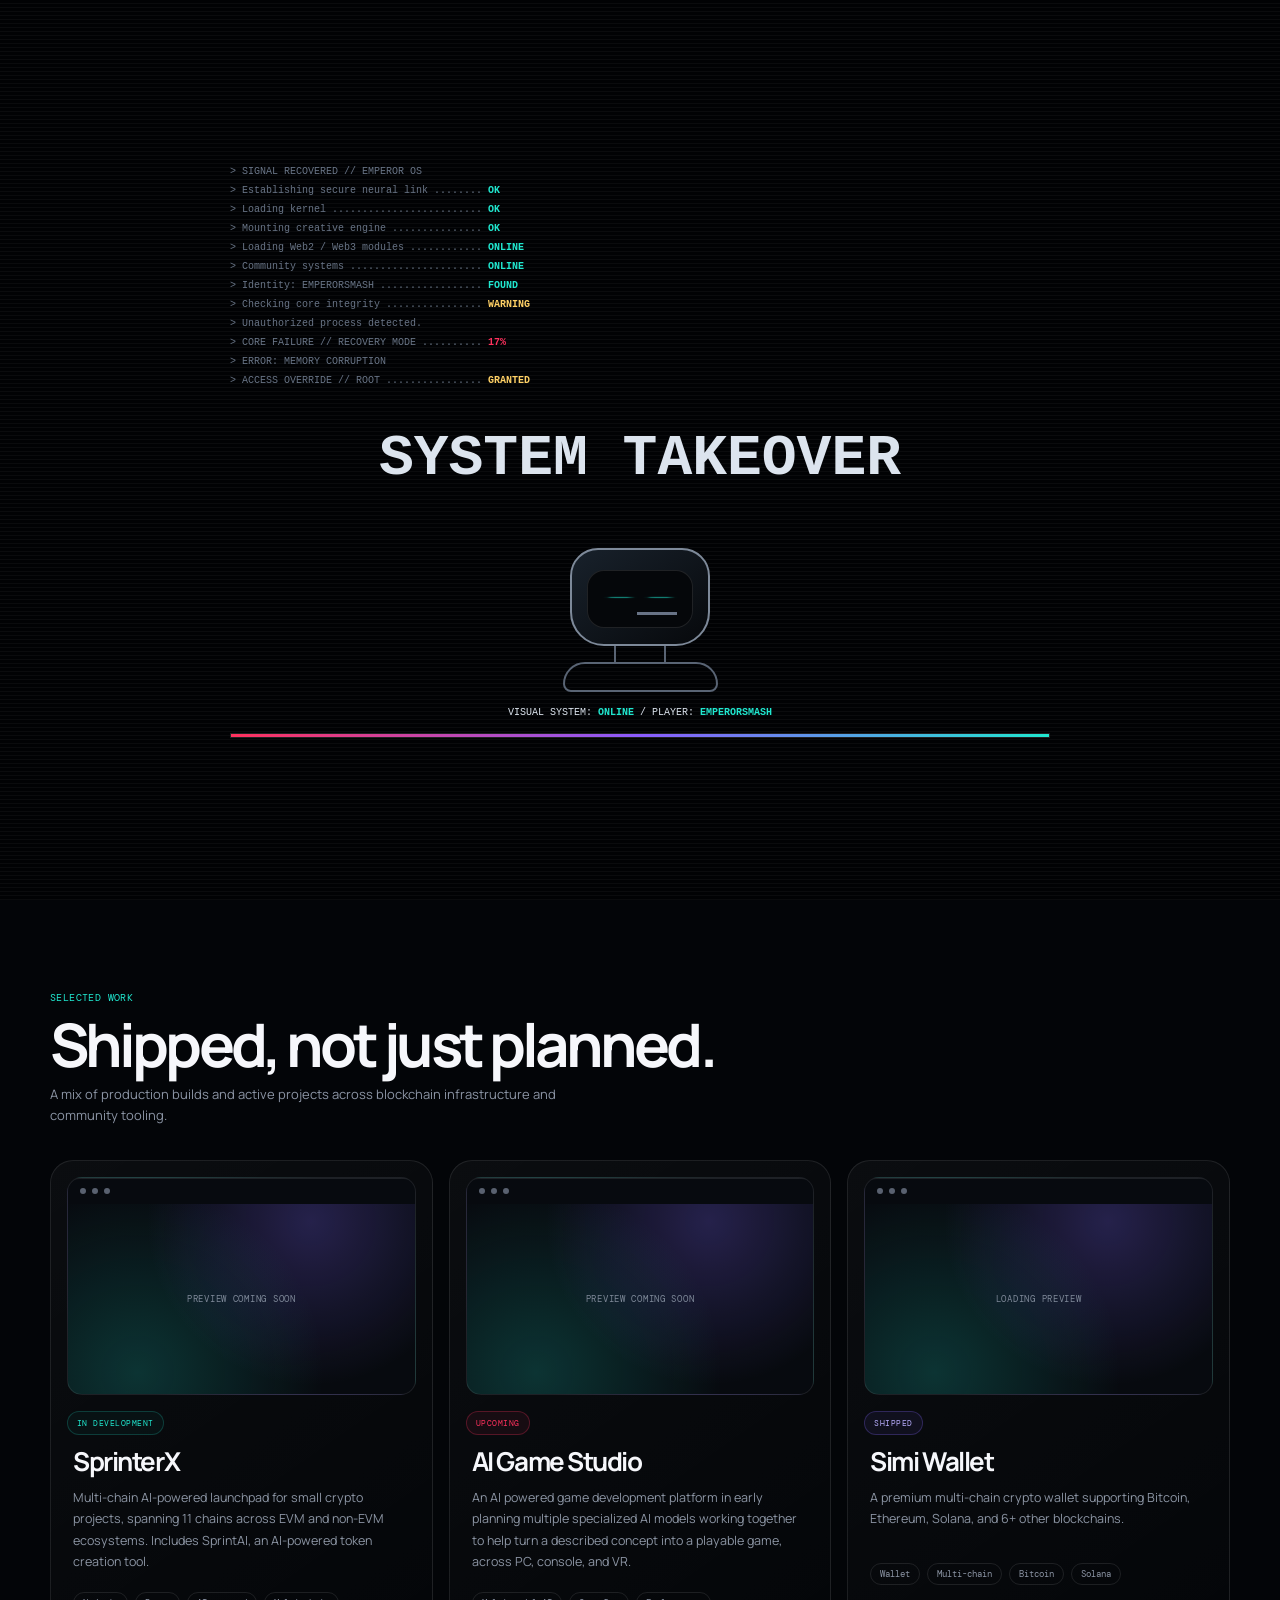
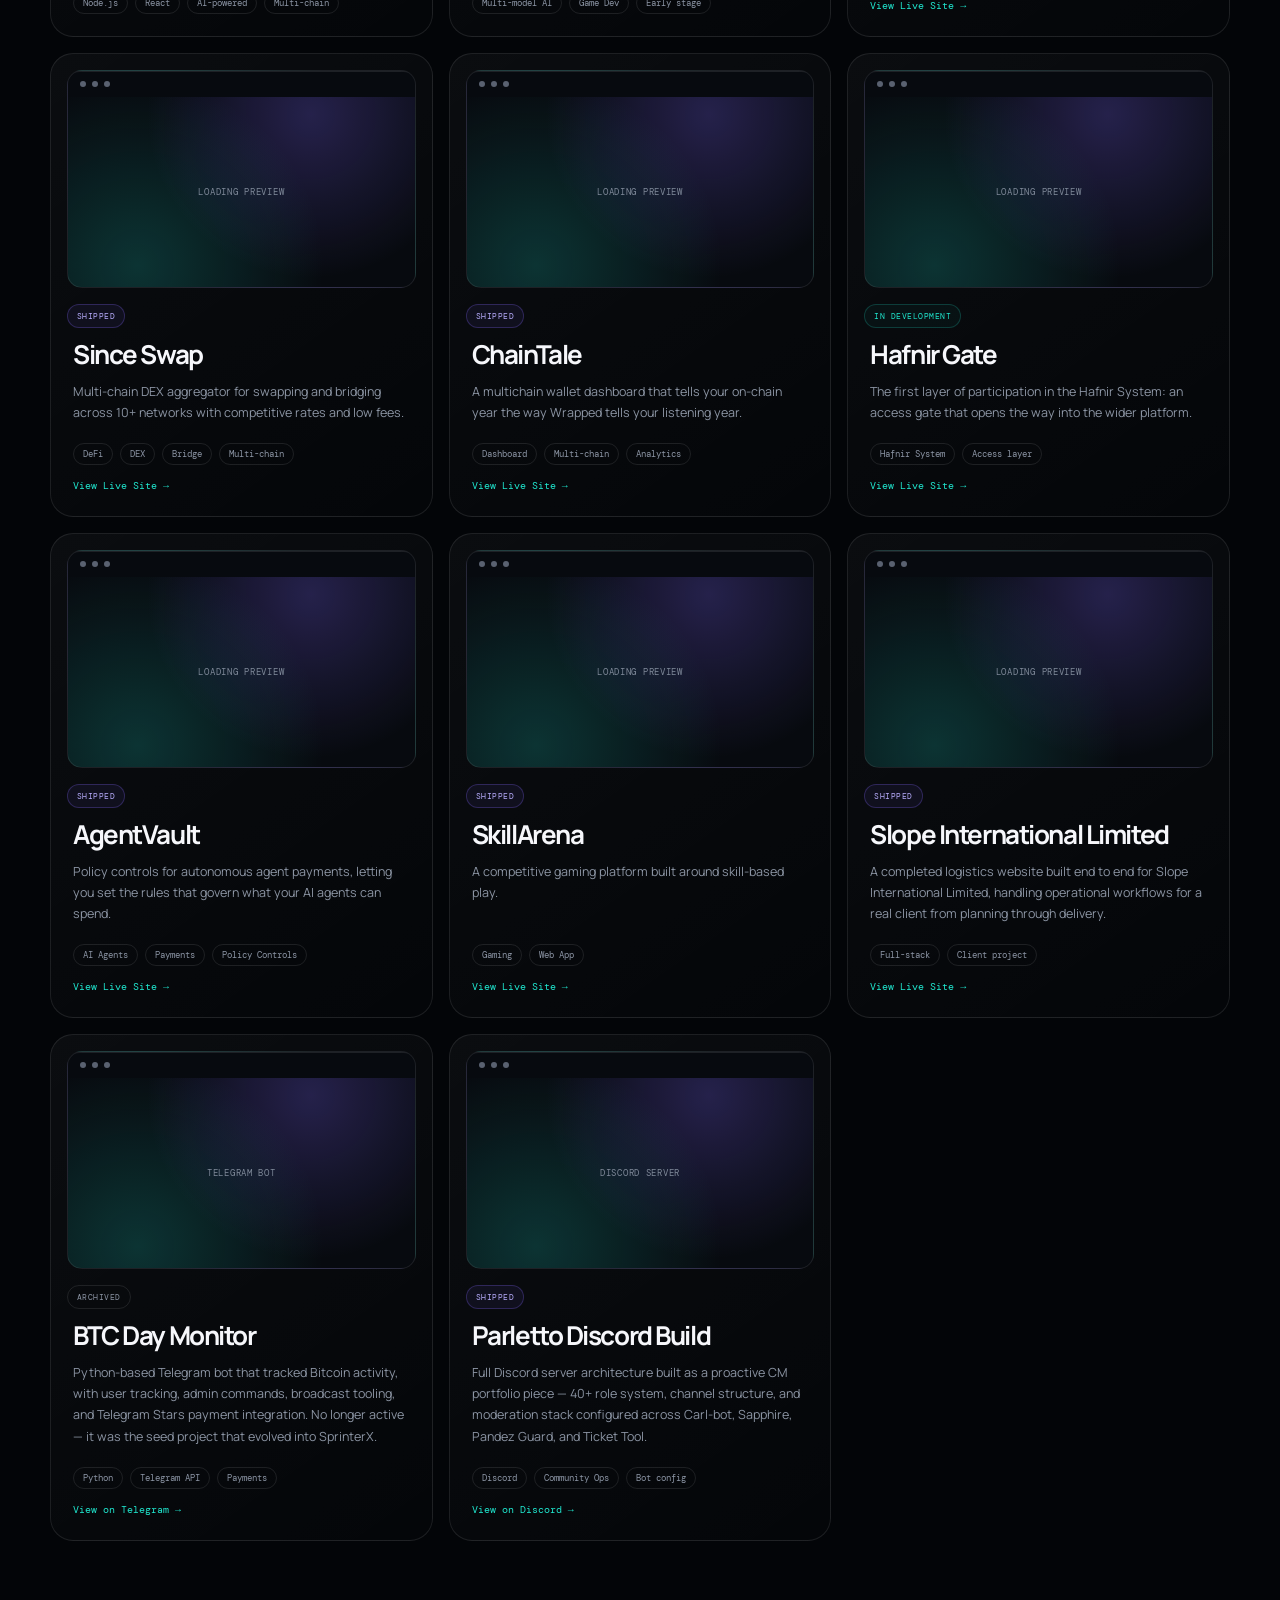
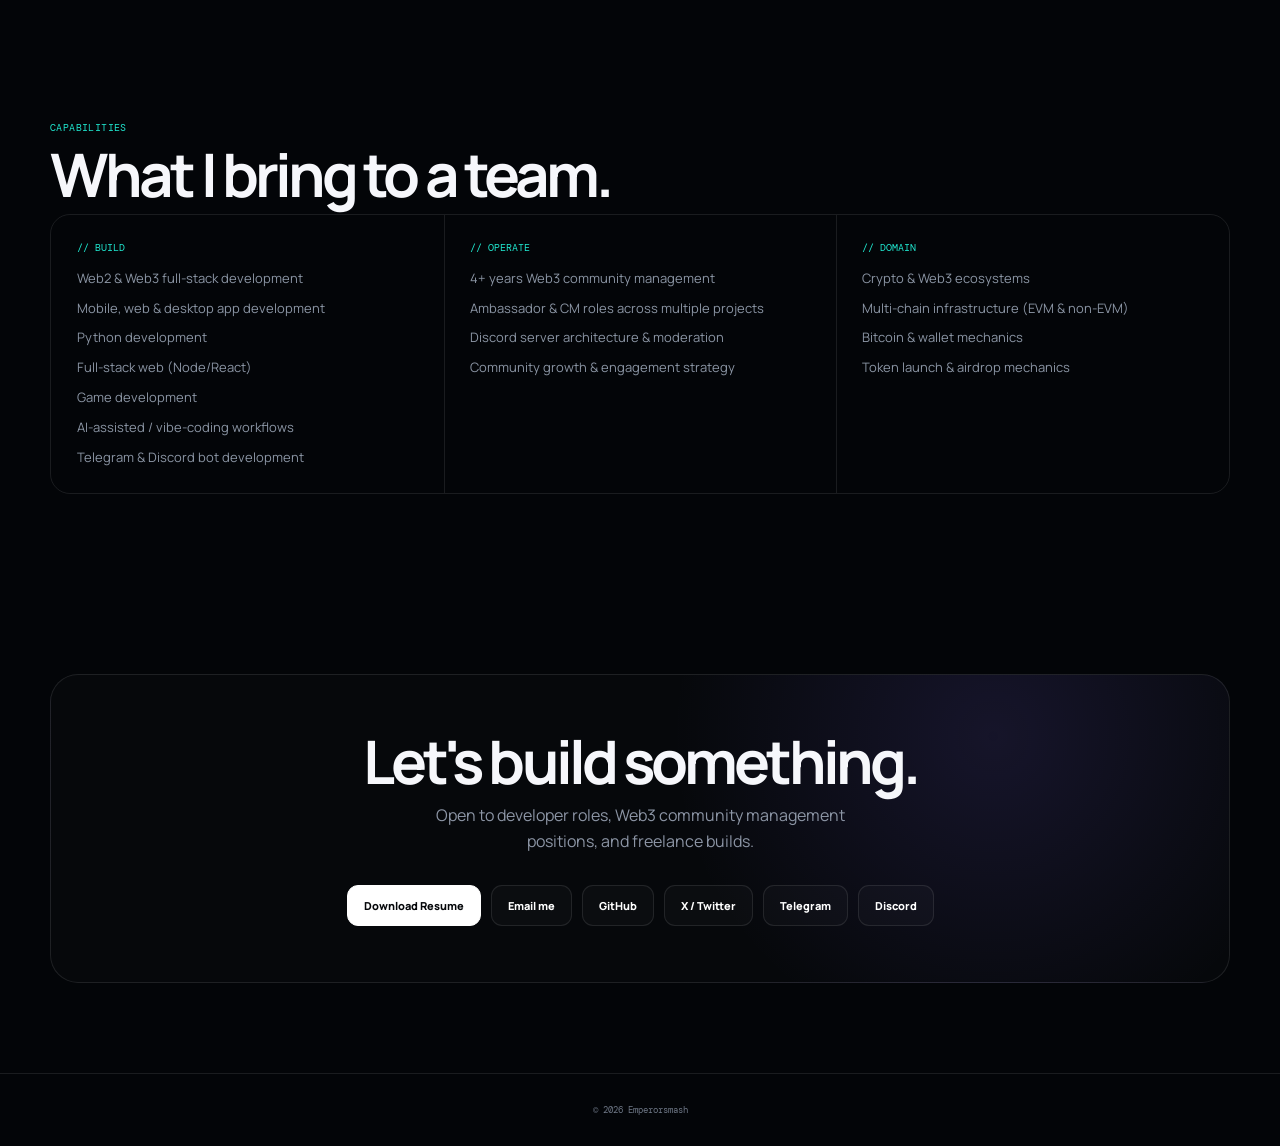
==== commit d298362c: "Add files via upload" ====
--- a/index.html
+++ b/index.html
@@ -2,13 +2,24 @@
 <html lang="en">
 <head>
 <meta charset="UTF-8">
+<meta name="theme-color" content="#030508">
 <meta name="viewport" content="width=device-width, initial-scale=1.0">
 <title>Emperorsmash — Builder / Web3 Ops</title>
 <link rel="preconnect" href="https://fonts.googleapis.com">
-<link href="https://fonts.googleapis.com/css2?family=Orbitron:wght@600;700;800&family=Inter:wght@400;500;600&family=IBM+Plex+Mono:wght@400;500;600&display=swap" rel="stylesheet">
 <link rel="stylesheet" href="styles.css">
 </head>
 <body>
+
+<div id="boot"><div class="b"><div class="glitch"><b>CONNECTION CORRUPTED</b></div>
+<div class="line l1">&gt; SIGNAL RECOVERED // EMPEROR OS</div><div class="line l2">&gt; Establishing secure neural link ........ <b class="ok">OK</b></div>
+<div class="line l3">&gt; Loading kernel ......................... <b class="ok">OK</b></div><div class="line l4">&gt; Mounting creative engine ............... <b class="ok">OK</b></div>
+<div class="line l5">&gt; Loading Web2 / Web3 modules ............ <b class="ok">ONLINE</b></div><div class="line l6">&gt; Community systems ...................... <b class="ok">ONLINE</b></div>
+<div class="line l7">&gt; Identity: EMPERORSMASH ................. <b class="ok">FOUND</b></div><div class="line l8">&gt; Checking core integrity ................ <b class="warn">WARNING</b></div>
+<div class="line l9">&gt; Unauthorized process detected.</div><div class="line l10">&gt; CORE FAILURE // RECOVERY MODE .......... <b class="err">17%</b></div>
+<div class="line l11">&gt; ERROR: MEMORY CORRUPTION</div><div class="line l12">&gt; ACCESS OVERRIDE // ROOT ................ <b class="warn">GRANTED</b></div>
+<div class="take">SYSTEM TAKEOVER</div><div class="robot"><div class="rhead"><div class="rface"><i class="eye a"></i><i class="eye c"></i><i class="mouth"></i></div></div><div class="rneck"></div><div class="rbody"></div></div>
+<div class="status2">VISUAL SYSTEM: <strong>ONLINE</strong> / PLAYER: <strong>EMPERORSMASH</strong></div><div class="bar"><i></i></div></div></div>
+
 
 <header>
   <nav>
@@ -124,6 +135,7 @@
 
 <section class="hero wrap">
   <div class="hero-grid-floor"></div>
+  <div class="hero-main">
   <div class="hero-top">
     <div class="avatar-wrap">
       <div class="avatar-ring"></div>
@@ -140,6 +152,8 @@
     <a href="#work" class="btn btn-primary">View work →</a>
     <a href="#contact" class="btn btn-ghost">Get in touch</a>
   </div>
+  </div>
+  <div class="stage"><div class="space"><div class="orbit"></div><div class="orbit two"></div><i class="sat"></i><i class="sat two"></i><div class="earth"></div><div class="earthlabel">EARTH NODE // EMPEROR OS // ACTIVE</div></div></div>
 </section>
 
 <section id="work" class="wrap">
@@ -149,6 +163,7 @@
 
   <div class="projects">
     <div class="card">
+      <div class="shot" data-label="PREVIEW COMING SOON"></div>
       <span class="tag live">In development</span>
       <h3>SprinterX</h3>
       <p>Multi-chain AI-powered launchpad for small crypto projects, spanning 11 chains across EVM and non-EVM ecosystems. Includes SprintAI, an AI-powered token creation tool.</p>
@@ -156,6 +171,7 @@
     </div>
 
     <div class="card">
+      <div class="shot" data-label="PREVIEW COMING SOON"></div>
       <span class="tag beta">Upcoming</span>
       <h3>AI Game Studio</h3>
       <p>An AI powered game development platform in early planning  multiple specialized AI models working together to help turn a described concept into a playable game, across PC, console, and VR.</p>
@@ -163,6 +179,7 @@
     </div>
 
     <div class="card">
+      <a class="shot" href="https://simiwallets.sincenetwork.com" target="_blank" rel="noopener" aria-label="Open Simi Wallet" data-label="LOADING PREVIEW"><img src="images/projects/simi-wallet.jpg" alt="Simi Wallet screenshot" loading="lazy" onerror="if(!this.dataset.f){this.dataset.f=1;this.src='https://s0.wp.com/mshots/v1/https%3A%2F%2Fsimiwallets.sincenetwork.com?w=900&h=560'}else{this.remove()}"></a>
       <span class="tag shipped">Shipped</span>
       <h3>Simi Wallet</h3>
       <p>A premium multi-chain crypto wallet supporting Bitcoin, Ethereum, Solana, and 6+ other blockchains.</p>
@@ -171,6 +188,7 @@
     </div>
 
     <div class="card">
+      <a class="shot" href="https://preview-react-9bimz0-andgzmp52hraltzrxggkcs.onspace.build/dex#swap" target="_blank" rel="noopener" aria-label="Open Since Swap" data-label="LOADING PREVIEW"><img src="images/projects/since-swap.jpg" alt="Since Swap screenshot" loading="lazy" onerror="if(!this.dataset.f){this.dataset.f=1;this.src='https://s0.wp.com/mshots/v1/https%3A%2F%2Fpreview-react-9bimz0-andgzmp52hraltzrxggkcs.onspace.build%2Fdex?w=900&h=560'}else{this.remove()}"></a>
       <span class="tag shipped">Shipped</span>
       <h3>Since Swap</h3>
       <p>Multi-chain DEX aggregator for swapping and bridging across 10+ networks with competitive rates and low fees.</p>
@@ -179,6 +197,7 @@
     </div>
 
     <div class="card">
+      <a class="shot" href="https://chaintale.vercel.app" target="_blank" rel="noopener" aria-label="Open ChainTale" data-label="LOADING PREVIEW"><img src="images/projects/chaintale.jpg" alt="ChainTale screenshot" loading="lazy" onerror="if(!this.dataset.f){this.dataset.f=1;this.src='https://s0.wp.com/mshots/v1/https%3A%2F%2Fchaintale.vercel.app?w=900&h=560'}else{this.remove()}"></a>
       <span class="tag shipped">Shipped</span>
       <h3>ChainTale</h3>
       <p>A multichain wallet dashboard that tells your on-chain year the way Wrapped tells your listening year.</p>
@@ -187,6 +206,7 @@
     </div>
 
     <div class="card">
+      <a class="shot" href="https://gate.hafnir.systems/" target="_blank" rel="noopener" aria-label="Open Hafnir Gate" data-label="LOADING PREVIEW"><img src="images/projects/hafnir-gate.jpg" alt="Hafnir Gate screenshot" loading="lazy" onerror="if(!this.dataset.f){this.dataset.f=1;this.src='https://s0.wp.com/mshots/v1/https%3A%2F%2Fgate.hafnir.systems%2F?w=900&h=560'}else{this.remove()}"></a>
       <span class="tag live">In development</span>
       <h3>Hafnir Gate</h3>
       <p>The first layer of participation in the Hafnir System: an access gate that opens the way into the wider platform.</p>
@@ -195,6 +215,7 @@
     </div>
 
     <div class="card">
+      <a class="shot" href="https://agentvault-lac.vercel.app/" target="_blank" rel="noopener" aria-label="Open AgentVault" data-label="LOADING PREVIEW"><img src="images/projects/agentvault.jpg" alt="AgentVault screenshot" loading="lazy" onerror="if(!this.dataset.f){this.dataset.f=1;this.src='https://s0.wp.com/mshots/v1/https%3A%2F%2Fagentvault-lac.vercel.app%2F?w=900&h=560'}else{this.remove()}"></a>
       <span class="tag shipped">Shipped</span>
       <h3>AgentVault</h3>
       <p>Policy controls for autonomous agent payments, letting you set the rules that govern what your AI agents can spend.</p>
@@ -203,6 +224,7 @@
     </div>
 
     <div class="card">
+      <a class="shot" href="https://skillarena-mocha.vercel.app/" target="_blank" rel="noopener" aria-label="Open SkillArena" data-label="LOADING PREVIEW"><img src="images/projects/skillarena.jpg" alt="SkillArena screenshot" loading="lazy" onerror="if(!this.dataset.f){this.dataset.f=1;this.src='https://s0.wp.com/mshots/v1/https%3A%2F%2Fskillarena-mocha.vercel.app%2F?w=900&h=560'}else{this.remove()}"></a>
       <span class="tag shipped">Shipped</span>
       <h3>SkillArena</h3>
       <p>A competitive gaming platform built around skill-based play.</p>
@@ -211,6 +233,7 @@
     </div>
 
     <div class="card">
+      <a class="shot" href="https://slopeinternationallimited.vercel.app/" target="_blank" rel="noopener" aria-label="Open Slope International Limited" data-label="LOADING PREVIEW"><img src="images/projects/slope-international.jpg" alt="Slope International Limited screenshot" loading="lazy" onerror="if(!this.dataset.f){this.dataset.f=1;this.src='https://s0.wp.com/mshots/v1/https%3A%2F%2Fslopeinternationallimited.vercel.app%2F?w=900&h=560'}else{this.remove()}"></a>
       <span class="tag shipped">Shipped</span>
       <h3>Slope International Limited</h3>
       <p>A completed logistics website built end to end for Slope International Limited, handling operational workflows for a real client from planning through delivery.</p>
@@ -219,6 +242,7 @@
     </div>
 
     <div class="card">
+      <a class="shot" href="https://t.me/Faucet_watcher_bot" target="_blank" rel="noopener" aria-label="Open BTC Day Monitor" data-label="TELEGRAM BOT"><img src="images/projects/btc-day-monitor.jpg" alt="BTC Day Monitor screenshot" loading="lazy" onerror="this.remove()"></a>
       <span class="tag archived">Archived</span>
       <h3>BTC Day Monitor</h3>
       <p>Python-based Telegram bot that tracked Bitcoin activity, with user tracking, admin commands, broadcast tooling, and Telegram Stars payment integration. No longer active — it was the seed project that evolved into SprinterX.</p>
@@ -227,6 +251,7 @@
     </div>
 
     <div class="card">
+      <a class="shot" href="https://discord.gg/cxjRm5SM" target="_blank" rel="noopener" aria-label="Open Parletto Discord Build" data-label="DISCORD SERVER"><img src="images/projects/parletto.jpg" alt="Parletto Discord Build screenshot" loading="lazy" onerror="this.remove()"></a>
       <span class="tag shipped">Shipped</span>
       <h3>Parletto Discord Build</h3>
       <p>Full Discord server architecture built as a proactive CM portfolio piece — 40+ role system, channel structure, and moderation stack configured across Carl-bot, Sapphire, Pandez Guard, and Ticket Tool.</p>
--- a/styles.css
+++ b/styles.css
@@ -1,249 +1,95 @@
-  :root{
-    --bg: #06070d;
-    --bg-raised: #0d0f1c;
-    --bg-raised-2: #12142a;
-    --line: #22243d;
-    --cyan: #2EF0E8;
-    --magenta: #C837E0;
-    --red: #FF2E4D;
-    --text: #E9E9F4;
-    --slate: #8388a3;
-    --scrollY: 0px;
-  }
-  *{ box-sizing:border-box; margin:0; padding:0; }
-  html{ scroll-behavior:smooth; overflow-x:hidden; max-width:100%; }
-  body{
-    background:var(--bg);
-    color:var(--text);
-    font-family:'Inter',sans-serif;
-    line-height:1.6;
-    overflow-x:hidden;
-    position:relative;
-    cursor:default;
-  }
-  ::selection{ background:var(--magenta); color:#fff; }
-  a{ color:inherit; text-decoration:none; }
-  .mono{ font-family:'IBM Plex Mono',monospace; }
-  .display{ font-family:'Orbitron',sans-serif; }
-
-  /* Depth parallax layers */
-  body::before{
-    content:"";
-    position:fixed; inset:-10% ; z-index:0; pointer-events:none;
-    background:
-      radial-gradient(900px 500px at 15% -5%, rgba(200,55,224,0.12), transparent 60%),
-      radial-gradient(800px 500px at 100% 30%, rgba(46,240,232,0.09), transparent 60%),
-      radial-gradient(700px 400px at 50% 100%, rgba(255,46,77,0.06), transparent 60%);
-    transform: translateY(calc(var(--scrollY) * -0.06));
-  }
-  body::after{
-    content:"";
-    position:fixed; inset:-10%; z-index:0; pointer-events:none; opacity:0.5;
-    background-image:
-      linear-gradient(rgba(46,240,232,0.035) 1px, transparent 1px),
-      linear-gradient(90deg, rgba(46,240,232,0.035) 1px, transparent 1px);
-    background-size:48px 48px;
-    transform: translateY(calc(var(--scrollY) * -0.14));
-  }
-
-  .wrap{ max-width:1100px; margin:0 auto; padding:0 32px; position:relative; z-index:2; }
-
-  header{
-    position:fixed; top:0; left:0; right:0; z-index:50;
-    background:rgba(6,7,13,0.82); backdrop-filter:blur(10px);
-    border-bottom:1px solid var(--line);
-  }
-  nav{
-    max-width:1100px; margin:0 auto; padding:18px 32px;
-    display:flex; justify-content:space-between; align-items:center;
-  }
-  .logo{ font-family:'Orbitron',sans-serif; font-weight:700; font-size:1rem; letter-spacing:1px; }
-  .logo span{ color:var(--cyan); text-shadow:0 0 12px rgba(46,240,232,0.6); }
-  .navlinks{ display:flex; gap:28px; font-size:0.85rem; }
-  .navlinks a{ color:var(--slate); transition:color .2s, text-shadow .2s; font-family:'IBM Plex Mono',monospace; }
-  .navlinks a:hover{ color:var(--cyan); text-shadow:0 0 10px rgba(46,240,232,0.5); }
-
-  /* HUD */
-  #hud{
-    position:fixed; top:76px; left:16px; z-index:55;
-    background:rgba(13,15,28,0.75); border:1px solid var(--line);
-    border-radius:8px; padding:9px 14px;
-    font-family:'IBM Plex Mono',monospace; font-size:0.68rem; color:var(--slate);
-    backdrop-filter:blur(6px);
-    display:flex; align-items:center; gap:8px;
-  }
-  #hud .dot{ width:7px; height:7px; border-radius:50%; background:var(--cyan); box-shadow:0 0 8px var(--cyan); animation:pulse-red 1.6s ease-in-out infinite; }
-  #hud .val{ color:var(--cyan); }
-  @media (max-width:700px){ #hud{ top:70px; font-size:0.62rem; padding:7px 10px; } }
-
-  /* Hero */
-  .hero{
-    min-height:100vh;
-    display:flex; flex-direction:column; justify-content:flex-start;
-    padding-top:150px; padding-bottom:60px;
-    position:relative; perspective:1200px;
-  }
-  .hero-grid-floor{
-    position:absolute; left:0; right:0; bottom:0; height:45%;
-    background-image:
-      repeating-linear-gradient(90deg, rgba(200,55,224,0.14) 0px, rgba(200,55,224,0.14) 1px, transparent 1px, transparent 56px),
-      repeating-linear-gradient(0deg, rgba(46,240,232,0.14) 0px, rgba(46,240,232,0.14) 1px, transparent 1px, transparent 56px);
-    transform: perspective(500px) rotateX(62deg) scale(2.2) translateY(10%);
-    transform-origin:bottom;
-    mask-image: linear-gradient(to top, black, transparent);
-    -webkit-mask-image: linear-gradient(to top, black, transparent);
-    pointer-events:none; z-index:0;
-  }
-
-  .hero-top{ display:flex; align-items:center; gap:44px; flex-wrap:wrap; position:relative; z-index:2; }
-  .avatar-wrap{ position:relative; width:150px; height:150px; flex:0 0 auto; }
-  .avatar-ring{
-    position:absolute; inset:6px; border-radius:26px;
-    background:conic-gradient(from 0deg, var(--cyan), var(--magenta), var(--red), var(--cyan));
-    animation:spin-ring 6s linear infinite;
-    filter:blur(3px);
-    transform:rotate(45deg);
-  }
-  @keyframes spin-ring{ to{ transform:rotate(405deg); } }
-  .avatar{
-    position:absolute; inset:0; margin:auto;
-    width:106px; height:106px;
-    border-radius:22px;
-    overflow:hidden;
-    transform:rotate(45deg);
-    border:3px solid var(--bg);
-    box-shadow:0 0 30px rgba(255,46,77,0.35), 0 0 60px rgba(46,240,232,0.15);
-  }
-  .avatar img{
-    position:absolute; top:-35%; left:-35%;
-    width:170%; height:170%;
-    object-fit:cover; display:block;
-    transform:rotate(-45deg);
-  }
-
-  .terminal{
-    background:var(--bg-raised);
-    border:1px solid var(--line);
-    border-radius:10px;
-    padding:18px 22px;
-    max-width:520px;
-    font-family:'IBM Plex Mono',monospace;
-    font-size:0.82rem;
-    box-shadow:0 20px 60px -20px rgba(0,0,0,0.7), 0 0 0 1px rgba(46,240,232,0.05);
-  }
-  .term-dots{ display:flex; gap:6px; margin-bottom:12px; }
-  .term-dots span{ width:9px; height:9px; border-radius:50%; background:var(--line); }
-  .term-line{ color:var(--slate); min-height:1.4em; white-space:pre-wrap; }
-  .term-line .ok{ color:var(--cyan); }
-  .term-line .warn{ color:var(--red); }
-  .cursor{ display:inline-block; width:7px; height:1em; background:var(--cyan); vertical-align:text-bottom; animation:blink 1s step-end infinite; }
-  @keyframes blink{ 50%{ opacity:0; } }
-
-  .hero h1{
-    font-family:'Orbitron',sans-serif;
-    font-size:clamp(2rem, 5vw, 3.4rem);
-    font-weight:700;
-    line-height:1.12;
-    letter-spacing:-0.5px;
-    max-width:820px;
-    margin-top:44px;
-    opacity:0; transform:translateY(16px);
-    animation:rise .7s ease forwards;
-    animation-delay:2.2s;
-    position:relative; z-index:2;
-  }
-  .hero h1 .accent{ color:var(--cyan); text-shadow:0 0 24px rgba(46,240,232,0.5); }
-  .hero p.lede{
-    margin-top:20px; max-width:560px;
-    color:var(--slate); font-size:1.05rem;
-    opacity:0; transform:translateY(16px);
-    animation:rise .7s ease forwards;
-    animation-delay:2.5s;
-    position:relative; z-index:2;
-  }
-  .hero .ctas{
-    margin-top:34px; display:flex; gap:16px; flex-wrap:wrap;
-    opacity:0; transform:translateY(16px);
-    animation:rise .7s ease forwards;
-    animation-delay:2.8s;
-    position:relative; z-index:2;
-  }
-  @keyframes rise{ to{ opacity:1; transform:translateY(0); } }
-
-  .btn{
-    font-family:'IBM Plex Mono',monospace; font-size:0.85rem;
-    padding:13px 22px; border-radius:6px; display:inline-flex; align-items:center; gap:8px;
-    transition:transform .15s ease, background .15s ease, border-color .15s ease, box-shadow .15s ease;
-    appearance:none; -webkit-appearance:none; background:transparent; border:none; cursor:pointer;
-  }
-  .btn-primary{ background:var(--cyan); color:var(--bg); font-weight:600; box-shadow:0 0 20px rgba(46,240,232,0.25); }
-  .btn-primary:hover{ transform:translateY(-2px); box-shadow:0 0 30px rgba(46,240,232,0.45); }
-  .btn-ghost{ border:1px solid var(--line); color:var(--text); }
-  .btn-ghost:hover{ border-color:var(--magenta); color:var(--magenta); transform:translateY(-2px); box-shadow:0 0 20px rgba(200,55,224,0.2); }
-
-  .eyebrow{
-    font-family:'IBM Plex Mono',monospace; font-size:0.78rem;
-    color:var(--red); text-transform:uppercase; letter-spacing:1.5px;
-    margin-bottom:10px;
-  }
-  section{ padding:100px 0; border-top:1px solid var(--line); position:relative; z-index:2; }
-  h2.section-title{ font-family:'Orbitron',sans-serif; font-size:clamp(1.6rem,3.5vw,2.3rem); font-weight:700; margin-bottom:14px; }
-  .section-sub{ color:var(--slate); max-width:560px; margin-bottom:56px; }
-
-  .projects{ display:grid; grid-template-columns:repeat(auto-fit, minmax(min(300px, 100%),1fr)); gap:24px; perspective:1000px; }
-  .card{
-    background:linear-gradient(160deg, var(--bg-raised), var(--bg-raised-2));
-    border:1px solid var(--line); border-radius:14px;
-    padding:28px; display:flex; flex-direction:column; gap:14px;
-    transition:transform .12s ease, border-color .2s ease, box-shadow .2s ease;
-    transform-style:preserve-3d;
-    will-change:transform;
-  }
-  .card:hover{ border-color:var(--cyan); box-shadow:0 20px 40px -20px rgba(46,240,232,0.25); }
-  .card.card-flash{ border-color:var(--magenta); box-shadow:0 0 40px -10px rgba(200,55,224,0.5); }
-  .tag{
-    align-self:flex-start; font-family:'IBM Plex Mono',monospace; font-size:0.7rem;
-    padding:4px 10px; border-radius:20px; letter-spacing:0.5px;
-  }
-  .tag.live{ background:rgba(46,240,232,0.12); color:var(--cyan); }
-  .tag.shipped{ background:rgba(200,55,224,0.14); color:var(--magenta); }
-  .tag.beta{ background:rgba(255,46,77,0.12); color:var(--red); }
-  .tag.archived{ background:rgba(131,136,163,0.15); color:var(--slate); }
-  .card-link{ font-family:'IBM Plex Mono',monospace; font-size:0.78rem; color:var(--cyan); margin-top:2px; }
-  .card-link:hover{ text-decoration:underline; }
-  .card h3{ font-family:'Orbitron',sans-serif; font-size:1.15rem; }
-  .card p{ color:var(--slate); font-size:0.92rem; }
-  .stack{ display:flex; flex-wrap:wrap; gap:8px; margin-top:auto; padding-top:10px; }
-  .stack span{ font-family:'IBM Plex Mono',monospace; font-size:0.72rem; color:var(--slate); border:1px solid var(--line); padding:3px 9px; border-radius:5px; }
-
-  .skills-grid{ display:grid; grid-template-columns:repeat(auto-fit,minmax(min(220px, 100%),1fr)); gap:32px; }
-  .skill-block h4{ font-family:'Orbitron',sans-serif; color:var(--magenta); font-size:0.9rem; margin-bottom:12px; text-shadow:0 0 12px rgba(200,55,224,0.3); }
-  .skill-block ul{ list-style:none; display:flex; flex-direction:column; gap:8px; }
-  .skill-block li{ color:var(--slate); font-size:0.92rem; }
-
-  .contact-box{
-    background:linear-gradient(160deg, var(--bg-raised), var(--bg-raised-2));
-    border:1px solid var(--line); border-radius:16px;
-    padding:56px; text-align:center;
-    box-shadow:0 0 60px -30px rgba(255,46,77,0.2);
-  }
-  .contact-box h2{ font-family:'Orbitron',sans-serif; font-size:clamp(1.6rem,4vw,2.2rem); margin-bottom:16px; }
-  .contact-box p{ color:var(--slate); max-width:480px; margin:0 auto 32px; }
-  .contact-links{ display:flex; gap:16px; justify-content:center; flex-wrap:wrap; }
-
-  footer{ padding:32px; text-align:center; color:var(--slate); font-size:0.8rem; border-top:1px solid var(--line); position:relative; z-index:2; }
-
-  @media (max-width:700px){
-    .navlinks{ display:none; }
-    section{ padding:70px 0; }
-    .contact-box{ padding:36px 22px; }
-    .hero-top{ flex-direction:column; align-items:flex-start; gap:24px; }
-  }
-
-  @media (prefers-reduced-motion: reduce){
-    *{ animation-duration:0.01ms !important; animation-delay:0s !important; transition-duration:0.01ms !important; }
-  }
-
+@import url('https://fonts.googleapis.com/css2?family=DM+Mono&family=Manrope:wght@500;700;800&display=swap');
+:root{--bg:#030508;--bg-raised:#0a0d14;--bg-raised-2:#10141d;--line:#ffffff18;--cyan:#20e8d0;--magenta:#8065ff;--red:#ff315d;--text:#f6f7fb;--slate:#8c95a5;--scrollY:0px}
+*{box-sizing:border-box;margin:0;padding:0}
+html{scroll-behavior:smooth;overflow-x:hidden;max-width:100%}
+body{background:var(--bg);color:var(--text);font-family:Manrope,Arial,sans-serif;line-height:1.6;overflow-x:hidden}
+body::before{content:"";position:fixed;inset:0;z-index:-2;background:radial-gradient(circle at 75% 10%,#8065ff28,transparent 32%),radial-gradient(circle at 15% 75%,#20e8d015,transparent 32%)}
+body::after{content:"";position:fixed;inset:0;z-index:-1;opacity:.06;pointer-events:none;background-image:linear-gradient(#fff 1px,transparent 1px),linear-gradient(90deg,#fff 1px,transparent 1px);background-size:72px 72px}
+a{color:inherit;text-decoration:none}
+.wrap{width:min(1180px,calc(100% - 28px));margin:0 auto;position:relative;z-index:2}
+header{position:sticky;top:0;z-index:60;background:#030508cc;backdrop-filter:blur(14px);border-bottom:1px solid var(--line)}
+nav{width:min(1180px,calc(100% - 28px));height:68px;margin:auto;display:flex;align-items:center;justify-content:space-between}
+.logo{font-size:19px;font-weight:800;letter-spacing:-.07em}
+.logo span{color:var(--magenta)}
+.navlinks{display:flex;gap:25px}
+.navlinks a{font:10px "DM Mono",monospace;text-transform:uppercase;color:#8992a2;transition:color .2s}
+.navlinks a:hover{color:var(--cyan)}
+#hud{position:fixed;top:78px;left:14px;z-index:55;display:flex;align-items:center;gap:8px;font:9px "DM Mono",monospace;color:var(--slate);border:1px solid var(--line);background:#030508d9;backdrop-filter:blur(10px);border-radius:999px;padding:7px 12px}
+#hud .dot{width:7px;height:7px;border-radius:50%;background:var(--cyan);box-shadow:0 0 10px var(--cyan)}
+#hud .val{color:var(--cyan)}
+.hero{min-height:calc(100vh - 68px);display:grid;grid-template-columns:1.1fr .9fr;align-items:center;gap:25px;padding:70px 0 40px;position:relative}
+.hero-grid-floor{display:none}
+.hero-main{display:flex;flex-direction:column;gap:20px;align-items:flex-start;min-width:0}
+.hero-top{display:flex;align-items:center;gap:24px;flex-wrap:wrap;width:100%}
+.avatar-wrap{position:relative;width:100px;height:100px;flex:0 0 auto;margin:18px 22px 18px 18px}
+.avatar-ring{position:absolute;inset:-6px;border-radius:30px;background:conic-gradient(var(--cyan),var(--magenta),var(--red),var(--cyan));filter:blur(8px);opacity:.7;transform:rotate(45deg);animation:spin-ring 8s linear infinite}
+@keyframes spin-ring{to{transform:rotate(405deg)}}
+.avatar{position:absolute;inset:0;border-radius:28px;overflow:hidden;transform:rotate(45deg);border:2px solid #030508;background:#000}
+.avatar img{width:142%;height:142%;object-fit:cover;transform:rotate(-45deg) translate(-14%,-14%);display:block}
+.terminal{flex:1;min-width:240px;border:1px solid var(--line);border-radius:16px;background:#070a0fe6;padding:16px 18px;font:11px/1.7 "DM Mono",monospace}
+.term-dots{display:flex;gap:6px;margin-bottom:10px}
+.term-dots span{width:8px;height:8px;border-radius:50%;background:#596170}
+.term-line{color:#687486;min-height:1.4em;white-space:pre-wrap}
+.term-line .ok{color:var(--cyan)}
+.term-line .warn{color:var(--red)}
+.cursor{display:inline-block;width:7px;height:1em;background:var(--cyan);vertical-align:text-bottom;animation:blink 1s steps(1) infinite}
+@keyframes blink{50%{opacity:0}}
+.hero h1{font-size:clamp(44px,6.4vw,88px);line-height:.94;letter-spacing:-.075em}
+.hero h1 .accent{background:linear-gradient(105deg,#fff,#aa9cff 55%,#69e8d4);-webkit-background-clip:text;background-clip:text;color:transparent}
+.hero p.lede{max-width:600px;color:var(--slate);font-size:14px;line-height:1.8}
+.hero .ctas{display:flex;gap:9px;flex-wrap:wrap}
+.btn{display:inline-flex;align-items:center;gap:6px;border:1px solid var(--line);background:#ffffff06;color:#fff;border-radius:11px;padding:12px 16px;font:800 11px Manrope,sans-serif;cursor:pointer;transition:.25s}
+.btn-primary{background:#fff;color:#05070a;border-color:#fff}
+.btn-primary:hover{transform:translateY(-2px);box-shadow:0 8px 30px #8065ff55}
+.btn-ghost:hover{border-color:var(--magenta);color:#c9c0ff;transform:translateY(-2px)}
+section{padding:90px 0;position:relative;z-index:2}
+.hero{padding-top:70px}
+.eyebrow{color:var(--cyan);font:10px "DM Mono",monospace;text-transform:uppercase;letter-spacing:.04em}
+h2.section-title{font-size:clamp(36px,5vw,60px);line-height:1;letter-spacing:-.065em;margin:10px 0}
+.section-sub{color:var(--slate);max-width:520px;font-size:13px;margin-bottom:34px}
+.projects{display:grid;grid-template-columns:repeat(auto-fit,minmax(min(330px,100%),1fr));gap:16px}
+.card{position:relative;display:flex;flex-direction:column;gap:12px;overflow:hidden;border:1px solid var(--line);border-radius:23px;background:linear-gradient(145deg,#ffffff09,#ffffff02);padding:16px 16px 22px;transition:.3s}
+.card:hover{transform:translateY(-5px);border-color:#8065ff66}
+.card.card-flash{border-color:var(--magenta);box-shadow:0 0 40px -10px var(--magenta)}
+.shot{position:relative;display:block;aspect-ratio:16/10;border:1px solid var(--line);border-radius:15px;overflow:hidden;background:linear-gradient(#070a0f,#070a0f) top/100% 26px no-repeat,radial-gradient(circle at 70% 20%,#8065ff40,transparent 55%),radial-gradient(circle at 20% 90%,#20e8d030,transparent 55%),#070a0f}
+.shot::before{content:"";position:absolute;z-index:3;left:12px;top:10px;width:6px;height:6px;border-radius:50%;background:#596170;box-shadow:12px 0 #596170,24px 0 #596170}
+.shot::after{content:attr(data-label);position:absolute;inset:26px 0 0;display:grid;place-items:center;font:9px "DM Mono",monospace;color:#7f8999;letter-spacing:.08em}
+.shot img{position:absolute;inset:26px 0 0;width:100%;height:calc(100% - 26px);object-fit:cover;object-position:top;z-index:1;transition:transform .5s;background:#070a0f}
+a.shot:hover img{transform:scale(1.04)}
+.shot::selection{background:none}.shot{box-shadow:inset 0 26px 0 -25px var(--line)}
+a.shot:hover{border-color:#8065ff77}
+.tag{align-self:flex-start;font:8px "DM Mono",monospace;text-transform:uppercase;letter-spacing:.06em;border:1px solid var(--line);border-radius:999px;padding:6px 9px;color:#a7afbc;margin-top:4px}
+.tag.live{color:var(--cyan);border-color:#20e8d033;background:#20e8d00a}
+.tag.shipped{color:#b9aeff;border-color:#8065ff44;background:#8065ff12}
+.tag.beta{color:var(--red);border-color:#ff315d44;background:#ff315d10}
+.tag.archived{color:var(--slate)}
+.card h3{font-size:26px;letter-spacing:-.055em;line-height:1.1;padding:0 6px}
+.card p{color:#8c95a4;font-size:12.5px;line-height:1.7;padding:0 6px}
+.stack{display:flex;flex-wrap:wrap;gap:7px;margin-top:auto;padding:8px 6px 0}
+.stack span{font:9px "DM Mono",monospace;color:var(--slate);border:1px solid var(--line);border-radius:999px;padding:4px 9px}
+.card-link{font:10px "DM Mono",monospace;color:var(--cyan);padding:2px 6px}
+.card-link:hover{text-decoration:underline}
+.skills-grid{display:grid;grid-template-columns:repeat(auto-fit,minmax(min(260px,100%),1fr));border:1px solid var(--line);border-radius:20px;overflow:hidden}
+.skill-block{padding:26px;border-right:1px solid var(--line);border-bottom:1px solid var(--line);margin:0 -1px -1px 0}
+.skill-block h4{font:10px "DM Mono",monospace;color:var(--cyan);margin-bottom:14px;text-transform:uppercase}
+.skill-block ul{list-style:none;display:flex;flex-direction:column;gap:9px}
+.skill-block li{color:#8b95a4;font-size:13px;line-height:1.6}
+.contact-box{border:1px solid var(--line);border-radius:28px;padding:clamp(28px,6vw,56px);text-align:center;background:radial-gradient(circle at 80% 20%,#8065ff20,transparent 33%),#ffffff04}
+.contact-box h2{font-size:clamp(36px,5vw,60px);letter-spacing:-.065em;line-height:1;margin-bottom:12px}
+.contact-box p{color:var(--slate);max-width:480px;margin:0 auto 30px}
+.contact-links{display:flex;gap:10px;justify-content:center;flex-wrap:wrap}
+footer{padding:30px 14px;text-align:center;color:#6e7786;font:9px "DM Mono",monospace;border-top:1px solid var(--line);position:relative;z-index:2}
+@media(max-width:800px){.navlinks{display:none}.hero{grid-template-columns:1fr;padding-top:60px;min-height:0}.stage .space{width:min(300px,80vw)}#hud{top:74px}}
+@media(prefers-reduced-motion:reduce){*{animation-duration:.01ms!important;animation-delay:0s!important;transition-duration:.01ms!important}}
+
+/* ===== Earth node ===== */
+.stage{display:grid;place-items:center}.space{width:min(470px,90vw);aspect-ratio:1;position:relative;display:grid;place-items:center}.earth{width:44%;aspect-ratio:1;border-radius:50%;background:radial-gradient(circle at 34% 28%,#b0fff0,#35a99d 18%,#0c5962 48%,#06131d 72%);box-shadow:0 0 45px #20e8d04a,0 0 120px #8065ff20;animation:float 5s ease-in-out infinite}.earth:before{content:"";position:absolute;inset:22%;border-radius:50%;background:linear-gradient(35deg,transparent 0 25%,#b6fff733 26% 42%,transparent 43% 57%,#b6fff733 58% 70%,transparent 71%);transform:scale(2) rotate(-18deg)}.orbit{position:absolute;width:78%;height:30%;border:1px solid #8f82ff66;border-radius:50%;transform:rotate(-20deg);animation:spin 10s linear infinite}.orbit.two{width:92%;height:40%;transform:rotate(34deg);border-color:#20e8d044;animation-duration:14s;animation-direction:reverse}.sat{position:absolute;width:9px;height:9px;border-radius:50%;background:#fff;box-shadow:0 0 16px #fff;top:4%;left:72%}.sat.two{top:73%;left:11%;background:var(--cyan);box-shadow:0 0 16px var(--cyan)}.earthlabel{position:absolute;bottom:7%;font:8px "DM Mono";color:#7f8999}
+
+/* ===== Boot intro ===== */
+#boot{position:fixed;inset:0;z-index:999999;background:#010204;color:#dce4ee;font-family:monospace;display:flex;align-items:center;justify-content:center;overflow:hidden}#boot.out{animation:out 1s ease forwards;pointer-events:none}#boot:before{content:"";position:absolute;inset:0;background:repeating-linear-gradient(0deg,#ffffff09 0 1px,transparent 1px 4px)}.b{width:min(820px,calc(100% - 32px));position:relative}.glitch{position:absolute;inset:0;display:grid;place-items:center;opacity:0;animation:flash .75s .25s forwards}.glitch b{font-size:clamp(18px,5vw,42px);text-shadow:3px 0 #ff315d,-3px 0 #20e8d0}.line{font-size:10px;line-height:1.9;color:#687486;opacity:0;animation:type .18s forwards}#boot .ok{color:#20e8d0}#boot .warn{color:#ffd166}#boot .err{color:#ff315d}.l1{animation-delay:1.05s}.l2{animation-delay:1.32s}.l3{animation-delay:1.59s}.l4{animation-delay:1.86s}.l5{animation-delay:2.13s}.l6{animation-delay:2.4s}.l7{animation-delay:2.67s}.l8{animation-delay:2.94s}.l9{animation-delay:3.21s}.l10{animation-delay:3.48s}.l11{animation-delay:3.75s}.l12{animation-delay:4.02s}.take{opacity:0;text-align:center;font-size:clamp(25px,6vw,58px);font-weight:900;margin:23px 0;animation:take .6s 4.28s forwards}.robot{height:170px;width:205px;margin:7px auto;position:relative;opacity:0;animation:wake .8s 4.62s forwards}.rhead{position:absolute;width:140px;height:98px;left:32px;top:20px;border:2px solid #7d8999;border-radius:28px 28px 34px 34px;background:linear-gradient(145deg,#18212b,#07090c)}.rface{position:absolute;inset:20px 15px 16px;border:1px solid #ffffff1c;border-radius:17px;background:#05070a}.eye{position:absolute;top:22px;width:24px;height:9px;border-radius:9px;background:#20e8d0;box-shadow:0 0 18px #20e8d0aa;transform:scaleY(.05);animation:bblink 1.15s 5s forwards}.eye.a{left:20px}.eye.c{right:20px}.mouth{position:absolute;left:49px;bottom:12px;width:40px;height:3px;background:#687386}.rneck{position:absolute;top:118px;left:76px;width:52px;height:17px;border-left:2px solid #596474;border-right:2px solid #596474}.rbody{position:absolute;top:134px;left:25px;width:155px;height:30px;border:2px solid #596474;border-radius:22px 22px 8px 8px}.status2{text-align:center;font-size:10px;opacity:0;animation:fade .5s 5.45s forwards}.status2 strong{color:#20e8d0}.bar{height:5px;border:1px solid #ffffff20;margin-top:12px;opacity:0;animation:fade .3s 4.45s forwards}.bar i{display:block;height:100%;width:0;background:linear-gradient(90deg,#ff315d,#8b5cff,#20e8d0);animation:load 1.55s 4.5s forwards}
+@keyframes flash{0%{opacity:0}12%{opacity:1;background:#fff}18%{opacity:0}35%{opacity:1}100%{opacity:0}}@keyframes type{to{opacity:1}}@keyframes take{to{opacity:1}}@keyframes wake{from{opacity:0;transform:translateY(25px) scale(.65)}to{opacity:1;transform:none}}@keyframes bblink{0%,22%,44%,100%{transform:scaleY(.05)}11%,33%{transform:scaleY(1)}}@keyframes fade{to{opacity:1}}@keyframes load{to{width:100%}}@keyframes out{to{opacity:0;visibility:hidden}}@keyframes float{50%{transform:translateY(-8px)}}@keyframes spin{to{transform:rotate(340deg)}}
+
+/* ===== Bot + visitor overlay ===== */
   :focus-visible{ outline:2px solid var(--cyan); outline-offset:3px; }
 
   /* ===== Free-roaming bot character ===== */
@@ -259,7 +105,7 @@
 
   .bot-tag{
     position:absolute; bottom:100%; left:50%; transform:translateX(-50%);
-    margin-bottom:5px; font-family:'IBM Plex Mono',monospace; font-size:0.58rem;
+    margin-bottom:5px; font-family:'DM Mono',monospace; font-size:0.58rem;
     color:var(--cyan); background:rgba(13,15,28,0.85); border:1px solid var(--line);
     padding:2px 7px; border-radius:8px; white-space:nowrap; letter-spacing:0.5px;
     pointer-events:none;
@@ -274,7 +120,7 @@
   }
   .bot-menu.open{ opacity:1; pointer-events:auto; transform:translateX(-50%) translateY(0); }
   .bot-menu button{
-    font-family:'IBM Plex Mono',monospace; font-size:0.72rem; white-space:nowrap;
+    font-family:'DM Mono',monospace; font-size:0.72rem; white-space:nowrap;
     background:var(--bg-raised-2); color:var(--cyan); border:1px solid var(--cyan);
     padding:7px 12px; border-radius:20px; cursor:pointer;
     box-shadow:0 0 14px rgba(46,240,232,0.25);
@@ -368,8 +214,8 @@
     font-size:1.3rem; line-height:1; cursor:pointer; padding:4px;
   }
   .visitor-close:hover{ color:var(--text); }
-  .visitor-eyebrow{ font-family:'IBM Plex Mono',monospace; font-size:0.7rem; color:var(--cyan); text-transform:uppercase; letter-spacing:1.5px; margin-bottom:8px; }
-  .visitor-card h3{ font-family:'Orbitron',sans-serif; font-size:1.15rem; margin-bottom:8px; }
+  .visitor-eyebrow{ font-family:'DM Mono',monospace; font-size:0.7rem; color:var(--cyan); text-transform:uppercase; letter-spacing:1.5px; margin-bottom:8px; }
+  .visitor-card h3{ font-family:Manrope,sans-serif; font-size:1.15rem; margin-bottom:8px; }
   .visitor-card p{ color:var(--slate); font-size:0.88rem; margin-bottom:20px; line-height:1.5; }
   .visitor-card input{
     width:100%; font-family:'Inter',sans-serif; font-size:0.9rem;
@@ -457,7 +303,7 @@
 
   .error-bubble{
     position:fixed; z-index:84; pointer-events:none;
-    font-family:'IBM Plex Mono',monospace; font-size:0.66rem; color:var(--red);
+    font-family:'DM Mono',monospace; font-size:0.66rem; color:var(--red);
     background:rgba(13,15,28,0.92); border:1px solid var(--red); border-radius:6px;
     padding:4px 9px; transform:translate(-50%,-100%);
     animation:glitch-flicker 1.2s steps(2) forwards;
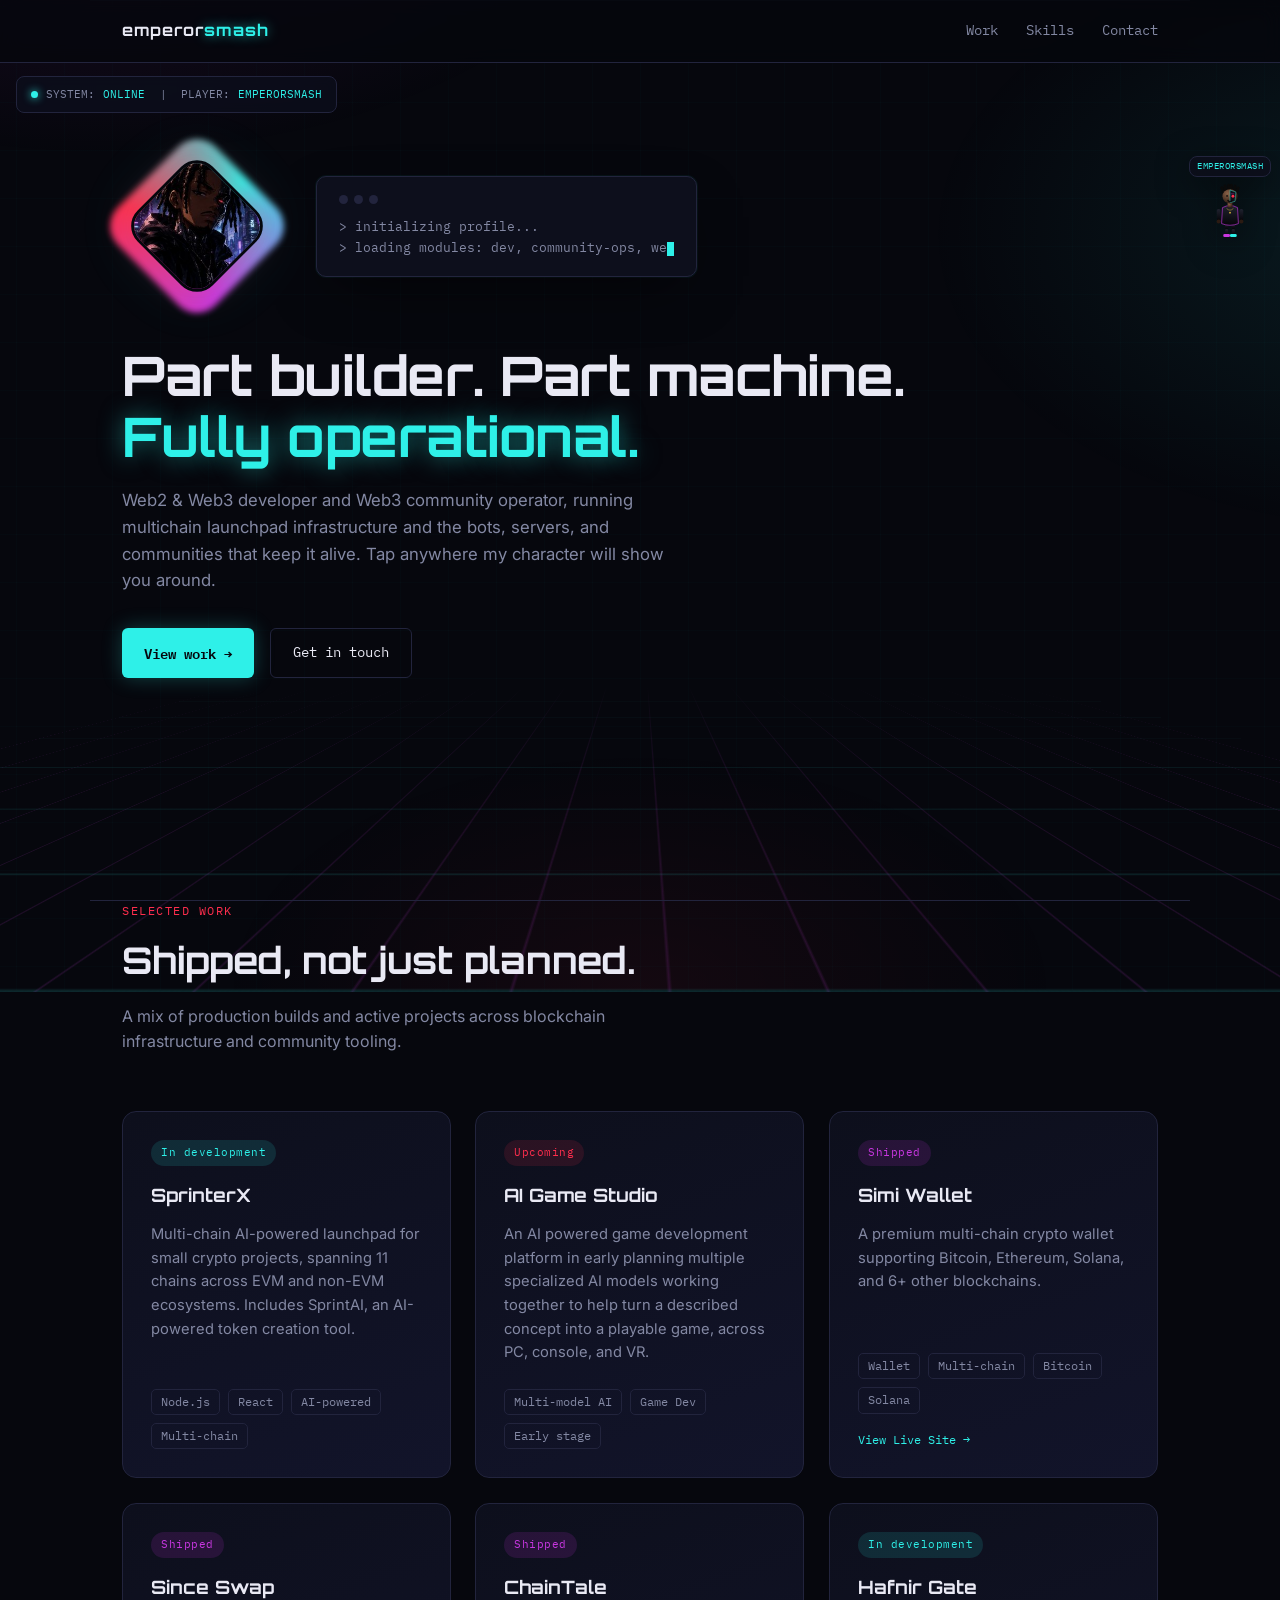
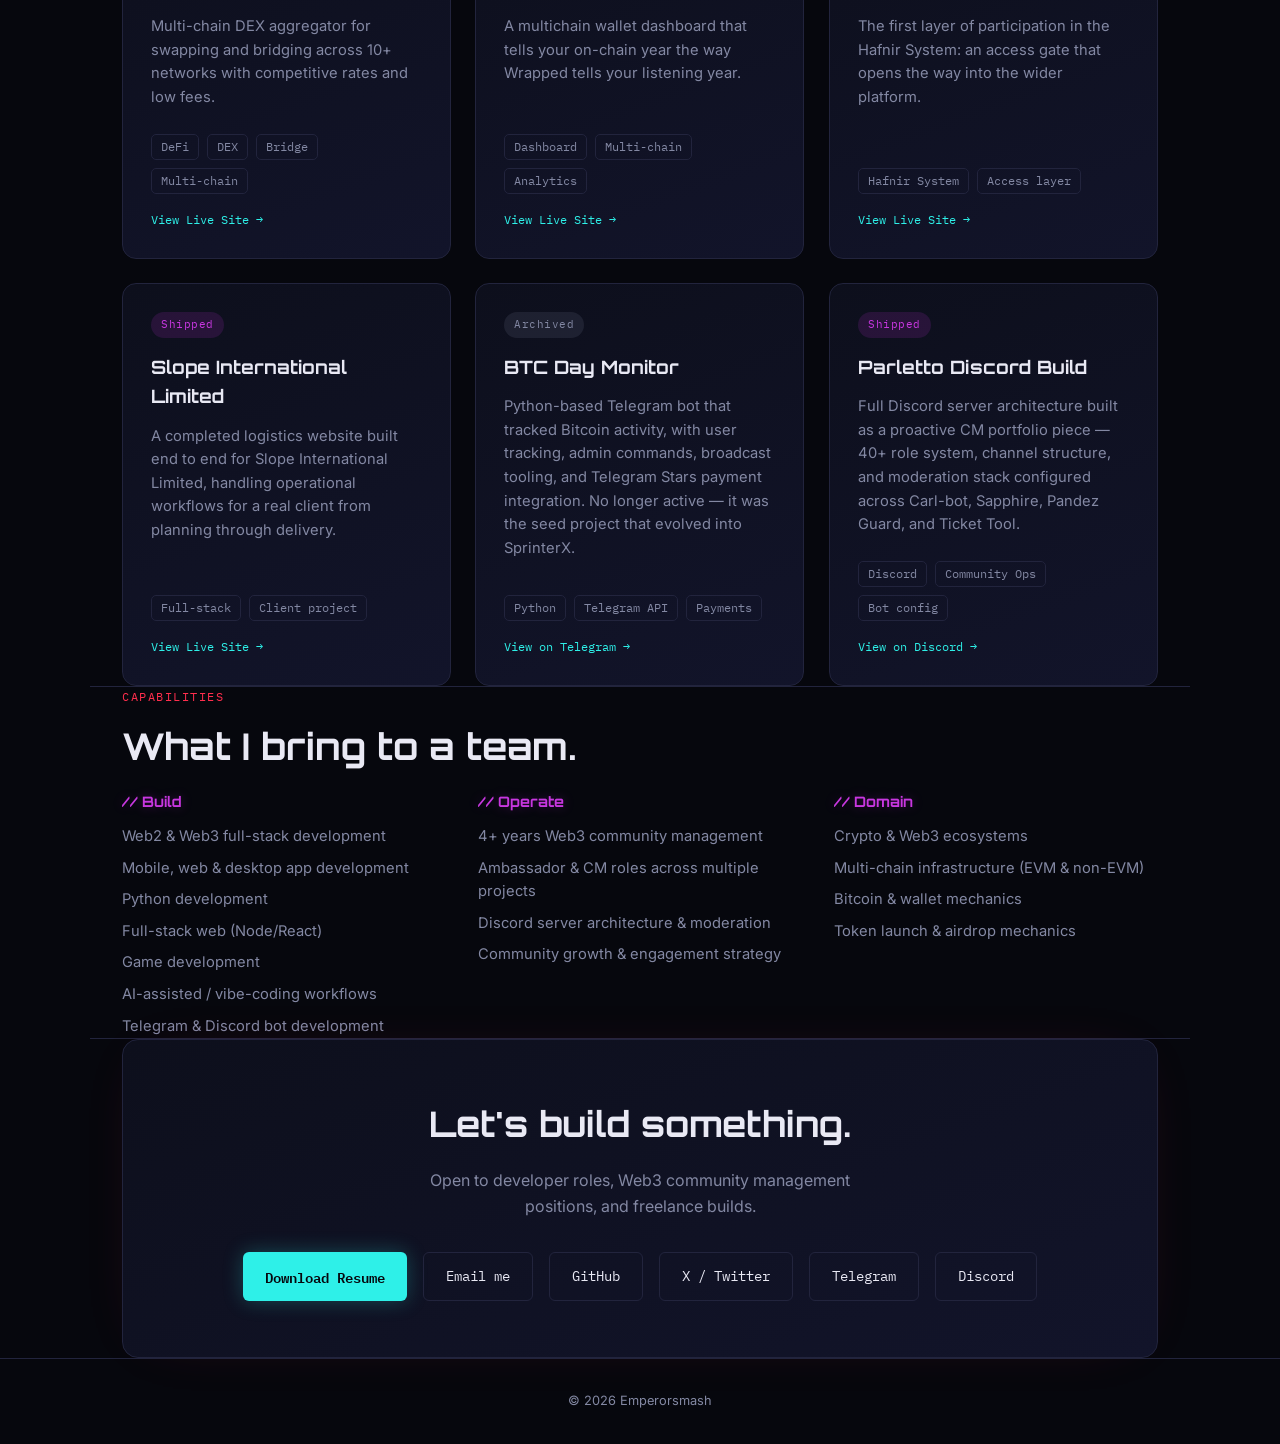
==== commit b5432250: "Add files via upload" ====
--- a/index.html
+++ b/index.html
@@ -2,24 +2,490 @@
 <html lang="en">
 <head>
 <meta charset="UTF-8">
-<meta name="theme-color" content="#030508">
 <meta name="viewport" content="width=device-width, initial-scale=1.0">
 <title>Emperorsmash — Builder / Web3 Ops</title>
 <link rel="preconnect" href="https://fonts.googleapis.com">
-<link rel="stylesheet" href="styles.css">
+<link href="https://fonts.googleapis.com/css2?family=Orbitron:wght@600;700;800&family=Inter:wght@400;500;600&family=IBM+Plex+Mono:wght@400;500;600&display=swap" rel="stylesheet">
+<style>
+  :root{
+    --bg: #06070d;
+    --bg-raised: #0d0f1c;
+    --bg-raised-2: #12142a;
+    --line: #22243d;
+    --cyan: #2EF0E8;
+    --magenta: #C837E0;
+    --red: #FF2E4D;
+    --text: #E9E9F4;
+    --slate: #8388a3;
+    --scrollY: 0px;
+  }
+  *{ box-sizing:border-box; margin:0; padding:0; }
+  html{ scroll-behavior:smooth; overflow-x:hidden; max-width:100%; }
+  body{
+    background:var(--bg);
+    color:var(--text);
+    font-family:'Inter',sans-serif;
+    line-height:1.6;
+    overflow-x:hidden;
+    position:relative;
+    cursor:default;
+  }
+  ::selection{ background:var(--magenta); color:#fff; }
+  a{ color:inherit; text-decoration:none; }
+  .mono{ font-family:'IBM Plex Mono',monospace; }
+  .display{ font-family:'Orbitron',sans-serif; }
+
+  /* Depth parallax layers */
+  body::before{
+    content:"";
+    position:fixed; inset:-10% ; z-index:0; pointer-events:none;
+    background:
+      radial-gradient(900px 500px at 15% -5%, rgba(200,55,224,0.12), transparent 60%),
+      radial-gradient(800px 500px at 100% 30%, rgba(46,240,232,0.09), transparent 60%),
+      radial-gradient(700px 400px at 50% 100%, rgba(255,46,77,0.06), transparent 60%);
+    transform: translateY(calc(var(--scrollY) * -0.06));
+  }
+  body::after{
+    content:"";
+    position:fixed; inset:-10%; z-index:0; pointer-events:none; opacity:0.5;
+    background-image:
+      linear-gradient(rgba(46,240,232,0.035) 1px, transparent 1px),
+      linear-gradient(90deg, rgba(46,240,232,0.035) 1px, transparent 1px);
+    background-size:48px 48px;
+    transform: translateY(calc(var(--scrollY) * -0.14));
+  }
+
+  .wrap{ max-width:1100px; margin:0 auto; padding:0 32px; position:relative; z-index:2; }
+
+  header{
+    position:fixed; top:0; left:0; right:0; z-index:50;
+    background:rgba(6,7,13,0.82); backdrop-filter:blur(10px);
+    border-bottom:1px solid var(--line);
+  }
+  nav{
+    max-width:1100px; margin:0 auto; padding:18px 32px;
+    display:flex; justify-content:space-between; align-items:center;
+  }
+  .logo{ font-family:'Orbitron',sans-serif; font-weight:700; font-size:1rem; letter-spacing:1px; }
+  .logo span{ color:var(--cyan); text-shadow:0 0 12px rgba(46,240,232,0.6); }
+  .navlinks{ display:flex; gap:28px; font-size:0.85rem; }
+  .navlinks a{ color:var(--slate); transition:color .2s, text-shadow .2s; font-family:'IBM Plex Mono',monospace; }
+  .navlinks a:hover{ color:var(--cyan); text-shadow:0 0 10px rgba(46,240,232,0.5); }
+
+  /* HUD */
+  #hud{
+    position:fixed; top:76px; left:16px; z-index:55;
+    background:rgba(13,15,28,0.75); border:1px solid var(--line);
+    border-radius:8px; padding:9px 14px;
+    font-family:'IBM Plex Mono',monospace; font-size:0.68rem; color:var(--slate);
+    backdrop-filter:blur(6px);
+    display:flex; align-items:center; gap:8px;
+  }
+  #hud .dot{ width:7px; height:7px; border-radius:50%; background:var(--cyan); box-shadow:0 0 8px var(--cyan); animation:pulse-red 1.6s ease-in-out infinite; }
+  #hud .val{ color:var(--cyan); }
+  @media (max-width:700px){ #hud{ top:70px; font-size:0.62rem; padding:7px 10px; } }
+
+  /* Hero */
+  .hero{
+    min-height:100vh;
+    display:flex; flex-direction:column; justify-content:flex-start;
+    padding-top:150px; padding-bottom:60px;
+    position:relative; perspective:1200px;
+  }
+  .hero-grid-floor{
+    position:absolute; left:0; right:0; bottom:0; height:45%;
+    background-image:
+      repeating-linear-gradient(90deg, rgba(200,55,224,0.14) 0px, rgba(200,55,224,0.14) 1px, transparent 1px, transparent 56px),
+      repeating-linear-gradient(0deg, rgba(46,240,232,0.14) 0px, rgba(46,240,232,0.14) 1px, transparent 1px, transparent 56px);
+    transform: perspective(500px) rotateX(62deg) scale(2.2) translateY(10%);
+    transform-origin:bottom;
+    mask-image: linear-gradient(to top, black, transparent);
+    -webkit-mask-image: linear-gradient(to top, black, transparent);
+    pointer-events:none; z-index:0;
+  }
+
+  .hero-top{ display:flex; align-items:center; gap:44px; flex-wrap:wrap; position:relative; z-index:2; }
+  .avatar-wrap{ position:relative; width:150px; height:150px; flex:0 0 auto; }
+  .avatar-ring{
+    position:absolute; inset:6px; border-radius:26px;
+    background:conic-gradient(from 0deg, var(--cyan), var(--magenta), var(--red), var(--cyan));
+    animation:spin-ring 6s linear infinite;
+    filter:blur(3px);
+    transform:rotate(45deg);
+  }
+  @keyframes spin-ring{ to{ transform:rotate(405deg); } }
+  .avatar{
+    position:absolute; inset:0; margin:auto;
+    width:106px; height:106px;
+    border-radius:22px;
+    overflow:hidden;
+    transform:rotate(45deg);
+    border:3px solid var(--bg);
+    box-shadow:0 0 30px rgba(255,46,77,0.35), 0 0 60px rgba(46,240,232,0.15);
+  }
+  .avatar img{
+    position:absolute; top:-35%; left:-35%;
+    width:170%; height:170%;
+    object-fit:cover; display:block;
+    transform:rotate(-45deg);
+  }
+
+  .terminal{
+    background:var(--bg-raised);
+    border:1px solid var(--line);
+    border-radius:10px;
+    padding:18px 22px;
+    max-width:520px;
+    font-family:'IBM Plex Mono',monospace;
+    font-size:0.82rem;
+    box-shadow:0 20px 60px -20px rgba(0,0,0,0.7), 0 0 0 1px rgba(46,240,232,0.05);
+  }
+  .term-dots{ display:flex; gap:6px; margin-bottom:12px; }
+  .term-dots span{ width:9px; height:9px; border-radius:50%; background:var(--line); }
+  .term-line{ color:var(--slate); min-height:1.4em; white-space:pre-wrap; }
+  .term-line .ok{ color:var(--cyan); }
+  .term-line .warn{ color:var(--red); }
+  .cursor{ display:inline-block; width:7px; height:1em; background:var(--cyan); vertical-align:text-bottom; animation:blink 1s step-end infinite; }
+  @keyframes blink{ 50%{ opacity:0; } }
+
+  .hero h1{
+    font-family:'Orbitron',sans-serif;
+    font-size:clamp(2rem, 5vw, 3.4rem);
+    font-weight:700;
+    line-height:1.12;
+    letter-spacing:-0.5px;
+    max-width:820px;
+    margin-top:44px;
+    opacity:0; transform:translateY(16px);
+    animation:rise .7s ease forwards;
+    animation-delay:2.2s;
+    position:relative; z-index:2;
+  }
+  .hero h1 .accent{ color:var(--cyan); text-shadow:0 0 24px rgba(46,240,232,0.5); }
+  .hero p.lede{
+    margin-top:20px; max-width:560px;
+    color:var(--slate); font-size:1.05rem;
+    opacity:0; transform:translateY(16px);
+    animation:rise .7s ease forwards;
+    animation-delay:2.5s;
+    position:relative; z-index:2;
+  }
+  .hero .ctas{
+    margin-top:34px; display:flex; gap:16px; flex-wrap:wrap;
+    opacity:0; transform:translateY(16px);
+    animation:rise .7s ease forwards;
+    animation-delay:2.8s;
+    position:relative; z-index:2;
+  }
+  @keyframes rise{ to{ opacity:1; transform:translateY(0); } }
+
+  .btn{
+    font-family:'IBM Plex Mono',monospace; font-size:0.85rem;
+    padding:13px 22px; border-radius:6px; display:inline-flex; align-items:center; gap:8px;
+    transition:transform .15s ease, background .15s ease, border-color .15s ease, box-shadow .15s ease;
+    appearance:none; -webkit-appearance:none; background:transparent; border:none; cursor:pointer;
+  }
+  .btn-primary{ background:var(--cyan); color:var(--bg); font-weight:600; box-shadow:0 0 20px rgba(46,240,232,0.25); }
+  .btn-primary:hover{ transform:translateY(-2px); box-shadow:0 0 30px rgba(46,240,232,0.45); }
+  .btn-ghost{ border:1px solid var(--line); color:var(--text); }
+  .btn-ghost:hover{ border-color:var(--magenta); color:var(--magenta); transform:translateY(-2px); box-shadow:0 0 20px rgba(200,55,224,0.2); }
+
+  .eyebrow{
+    font-family:'IBM Plex Mono',monospace; font-size:0.78rem;
+    color:var(--red); text-transform:uppercase; letter-spacing:1.5px;
+    margin-bottom:10px;
+  }
+  section{ padding:100px 0; border-top:1px solid var(--line); position:relative; z-index:2; }
+  h2.section-title{ font-family:'Orbitron',sans-serif; font-size:clamp(1.6rem,3.5vw,2.3rem); font-weight:700; margin-bottom:14px; }
+  .section-sub{ color:var(--slate); max-width:560px; margin-bottom:56px; }
+
+  .projects{ display:grid; grid-template-columns:repeat(auto-fit, minmax(min(300px, 100%),1fr)); gap:24px; perspective:1000px; }
+  .card{
+    background:linear-gradient(160deg, var(--bg-raised), var(--bg-raised-2));
+    border:1px solid var(--line); border-radius:14px;
+    padding:28px; display:flex; flex-direction:column; gap:14px;
+    transition:transform .12s ease, border-color .2s ease, box-shadow .2s ease;
+    transform-style:preserve-3d;
+    will-change:transform;
+  }
+  .card:hover{ border-color:var(--cyan); box-shadow:0 20px 40px -20px rgba(46,240,232,0.25); }
+  .card.card-flash{ border-color:var(--magenta); box-shadow:0 0 40px -10px rgba(200,55,224,0.5); }
+  .tag{
+    align-self:flex-start; font-family:'IBM Plex Mono',monospace; font-size:0.7rem;
+    padding:4px 10px; border-radius:20px; letter-spacing:0.5px;
+  }
+  .tag.live{ background:rgba(46,240,232,0.12); color:var(--cyan); }
+  .tag.shipped{ background:rgba(200,55,224,0.14); color:var(--magenta); }
+  .tag.beta{ background:rgba(255,46,77,0.12); color:var(--red); }
+  .tag.archived{ background:rgba(131,136,163,0.15); color:var(--slate); }
+  .card-link{ font-family:'IBM Plex Mono',monospace; font-size:0.78rem; color:var(--cyan); margin-top:2px; }
+  .card-link:hover{ text-decoration:underline; }
+  .card h3{ font-family:'Orbitron',sans-serif; font-size:1.15rem; }
+  .card p{ color:var(--slate); font-size:0.92rem; }
+  .stack{ display:flex; flex-wrap:wrap; gap:8px; margin-top:auto; padding-top:10px; }
+  .stack span{ font-family:'IBM Plex Mono',monospace; font-size:0.72rem; color:var(--slate); border:1px solid var(--line); padding:3px 9px; border-radius:5px; }
+
+  .skills-grid{ display:grid; grid-template-columns:repeat(auto-fit,minmax(min(220px, 100%),1fr)); gap:32px; }
+  .skill-block h4{ font-family:'Orbitron',sans-serif; color:var(--magenta); font-size:0.9rem; margin-bottom:12px; text-shadow:0 0 12px rgba(200,55,224,0.3); }
+  .skill-block ul{ list-style:none; display:flex; flex-direction:column; gap:8px; }
+  .skill-block li{ color:var(--slate); font-size:0.92rem; }
+
+  .contact-box{
+    background:linear-gradient(160deg, var(--bg-raised), var(--bg-raised-2));
+    border:1px solid var(--line); border-radius:16px;
+    padding:56px; text-align:center;
+    box-shadow:0 0 60px -30px rgba(255,46,77,0.2);
+  }
+  .contact-box h2{ font-family:'Orbitron',sans-serif; font-size:clamp(1.6rem,4vw,2.2rem); margin-bottom:16px; }
+  .contact-box p{ color:var(--slate); max-width:480px; margin:0 auto 32px; }
+  .contact-links{ display:flex; gap:16px; justify-content:center; flex-wrap:wrap; }
+
+  footer{ padding:32px; text-align:center; color:var(--slate); font-size:0.8rem; border-top:1px solid var(--line); position:relative; z-index:2; }
+
+  @media (max-width:700px){
+    .navlinks{ display:none; }
+    section{ padding:70px 0; }
+    .contact-box{ padding:36px 22px; }
+    .hero-top{ flex-direction:column; align-items:flex-start; gap:24px; }
+  }
+
+  @media (prefers-reduced-motion: reduce){
+    *{ animation-duration:0.01ms !important; animation-delay:0s !important; transition-duration:0.01ms !important; }
+  }
+
+  :focus-visible{ outline:2px solid var(--cyan); outline-offset:3px; }
+
+  /* ===== Free-roaming bot character ===== */
+  #bot{
+    position:fixed; z-index:80; width:42px; height:58px;
+    left:0; top:0;
+    transition: left .3s cubic-bezier(.3,.7,.25,1), top .3s cubic-bezier(.3,.7,.25,1), transform .18s ease;
+    cursor:pointer; pointer-events:auto;
+    filter:drop-shadow(0 8px 16px rgba(0,0,0,0.55));
+  }
+  #bot svg{ width:100%; height:100%; display:block; overflow:visible; }
+  #bot svg.flip{ transform:scaleX(-1); }
+
+  .bot-tag{
+    position:absolute; bottom:100%; left:50%; transform:translateX(-50%);
+    margin-bottom:5px; font-family:'IBM Plex Mono',monospace; font-size:0.58rem;
+    color:var(--cyan); background:rgba(13,15,28,0.85); border:1px solid var(--line);
+    padding:2px 7px; border-radius:8px; white-space:nowrap; letter-spacing:0.5px;
+    pointer-events:none;
+  }
+
+  .bot-menu{
+    position:absolute; bottom:100%; left:50%; transform:translateX(-50%) translateY(6px);
+    margin-bottom:28px;
+    display:flex; flex-direction:column; gap:8px;
+    opacity:0; pointer-events:none;
+    transition:opacity .18s ease, transform .18s ease;
+  }
+  .bot-menu.open{ opacity:1; pointer-events:auto; transform:translateX(-50%) translateY(0); }
+  .bot-menu button{
+    font-family:'IBM Plex Mono',monospace; font-size:0.72rem; white-space:nowrap;
+    background:var(--bg-raised-2); color:var(--cyan); border:1px solid var(--cyan);
+    padding:7px 12px; border-radius:20px; cursor:pointer;
+    box-shadow:0 0 14px rgba(46,240,232,0.25);
+  }
+  .bot-menu button:hover{ background:var(--cyan); color:var(--bg); }
+
+  /* Human running gait */
+  .leg-l, .leg-r, .arm-l, .arm-r{ transform-box:fill-box; transform-origin:top center; }
+  .shin-l, .shin-r{ transform-box:fill-box; transform-origin:top center; }
+  .run-rig{ transform-box:fill-box; transform-origin:bottom center; }
+
+  .bot-running .leg-l{ animation:hip-swing .32s ease-in-out infinite; }
+  .bot-running .leg-r{ animation:hip-swing .32s ease-in-out infinite; animation-delay:-.16s; }
+  .bot-running .shin-l{ animation:knee-bend .32s ease-in-out infinite; }
+  .bot-running .shin-r{ animation:knee-bend .32s ease-in-out infinite; animation-delay:-.16s; }
+  .bot-running .arm-l{ animation:arm-swing .32s ease-in-out infinite; animation-delay:-.16s; }
+  .bot-running .arm-r{ animation:arm-swing .32s ease-in-out infinite; }
+  .bot-running .run-rig{ animation:run-bob .32s ease-in-out infinite; }
+  .bot-idle .run-rig{ animation:idle-bob 1.8s ease-in-out infinite; }
+
+  @keyframes hip-swing{ 0%{transform:rotate(-26deg);} 50%{transform:rotate(26deg);} 100%{transform:rotate(-26deg);} }
+  @keyframes knee-bend{ 0%{transform:rotate(32deg);} 25%{transform:rotate(4deg);} 50%{transform:rotate(-6deg);} 75%{transform:rotate(42deg);} 100%{transform:rotate(32deg);} }
+  @keyframes arm-swing{ 0%{transform:rotate(24deg);} 50%{transform:rotate(-24deg);} 100%{transform:rotate(24deg);} }
+  @keyframes run-bob{ 0%,100%{ transform:translateY(0) rotate(-1.5deg); } 50%{ transform:translateY(-3px) rotate(1.5deg); } }
+  @keyframes idle-bob{ 0%,100%{ transform:translateY(0); } 50%{ transform:translateY(-4px); } }
+  .eye-red{ animation:pulse-red 2.4s ease-in-out infinite; }
+  @keyframes pulse-red{ 0%,100%{ opacity:1; } 50%{ opacity:0.5; } }
+
+  /* Ripple + connect effects */
+  .ripple{
+    position:fixed; z-index:75; pointer-events:none;
+    width:14px; height:14px; border-radius:50%;
+    border:2px solid var(--cyan);
+    transform:translate(-50%,-50%);
+    animation:ripple-out .5s ease-out forwards;
+  }
+  @keyframes ripple-out{ to{ width:70px; height:70px; opacity:0; border-width:1px; } }
+
+  .connect-ring{
+    position:fixed; z-index:75; pointer-events:none;
+    border-radius:50%; transform:translate(-50%,-50%);
+    border:2px solid var(--magenta);
+    animation:connect-out .55s ease-out forwards;
+  }
+  @keyframes connect-out{ 0%{ width:6px; height:6px; opacity:1; } 100%{ width:90px; height:90px; opacity:0; } }
+
+  .target-glow{ box-shadow:0 0 0 2px var(--cyan), 0 0 24px rgba(46,240,232,0.6) !important; transition:box-shadow .15s ease; }
+
+  .flash-step{
+    position:fixed; z-index:78; pointer-events:none;
+    width:30px; height:42px; border-radius:40%;
+    background:linear-gradient(180deg, rgba(46,240,232,0.4), rgba(200,55,224,0.15));
+    filter:blur(3px);
+    transform:translate(-50%,-90%);
+    animation:flash-fade .3s ease-out forwards;
+  }
+  @keyframes flash-fade{ from{ opacity:0.8; transform:translate(-50%,-90%) scale(1); } to{ opacity:0; transform:translate(-50%,-90%) scale(0.65); } }
+
+  .spark{
+    position:fixed; z-index:76; width:4px; height:4px; border-radius:50%;
+    pointer-events:none; transform:translate(-50%,-50%);
+    animation:spark-fly .42s ease-out forwards;
+  }
+  @keyframes spark-fly{ to{ transform:translate(calc(-50% + var(--dx)), calc(-50% + var(--dy))); opacity:0; } }
+
+  .bot-jolt{ animation:jolt .22s ease; }
+  @keyframes jolt{ 0%{ transform:scale(1); } 35%{ transform:scale(1.18,0.82); } 65%{ transform:scale(0.9,1.1); } 100%{ transform:scale(1); } }
+
+  /* Visitor signal-drop modal */
+  #visitor-overlay{
+    position:fixed; inset:0; z-index:90;
+    background:rgba(6,7,13,0.78); backdrop-filter:blur(4px);
+    display:flex; align-items:center; justify-content:center;
+    padding:24px;
+    opacity:0; pointer-events:none;
+    transition:opacity .25s ease;
+  }
+  #visitor-overlay.open{ opacity:1; pointer-events:auto; }
+  .visitor-card{
+    background:linear-gradient(160deg, var(--bg-raised), var(--bg-raised-2));
+    border:1px solid var(--line); border-radius:16px;
+    padding:32px 28px; max-width:360px; width:100%;
+    position:relative;
+    box-shadow:0 30px 80px -20px rgba(0,0,0,0.7), 0 0 0 1px rgba(46,240,232,0.06);
+    transform:translateY(12px); transition:transform .25s ease;
+  }
+  #visitor-overlay.open .visitor-card{ transform:translateY(0); }
+  .visitor-close{
+    position:absolute; top:14px; right:14px;
+    background:none; border:none; color:var(--slate);
+    font-size:1.3rem; line-height:1; cursor:pointer; padding:4px;
+  }
+  .visitor-close:hover{ color:var(--text); }
+  .visitor-eyebrow{ font-family:'IBM Plex Mono',monospace; font-size:0.7rem; color:var(--cyan); text-transform:uppercase; letter-spacing:1.5px; margin-bottom:8px; }
+  .visitor-card h3{ font-family:'Orbitron',sans-serif; font-size:1.15rem; margin-bottom:8px; }
+  .visitor-card p{ color:var(--slate); font-size:0.88rem; margin-bottom:20px; line-height:1.5; }
+  .visitor-card input{
+    width:100%; font-family:'Inter',sans-serif; font-size:0.9rem;
+    background:var(--bg); border:1px solid var(--line); color:var(--text);
+    padding:11px 14px; border-radius:8px; margin-bottom:12px;
+  }
+  .visitor-card input:focus{ outline:none; border-color:var(--cyan); }
+  .visitor-actions{ display:flex; gap:12px; margin-top:6px; }
+  .visitor-actions .btn{ flex:1; justify-content:center; font-size:0.8rem; padding:11px 14px; }
+  .visitor-note{ font-size:0.72rem; color:var(--slate); margin-top:14px; text-align:center; opacity:0.7; }
+
+  .coin-drop{
+    font-size:3rem; margin:6px 0 16px;
+    animation:coin-fall .6s cubic-bezier(.3,.7,.3,1.2);
+  }
+  @keyframes coin-fall{
+    0%{ transform:translateY(-40px) rotateY(0deg); opacity:0; }
+    60%{ opacity:1; }
+    100%{ transform:translateY(0) rotateY(720deg); opacity:1; }
+  }
+  #coin-panel h3{ text-align:center; }
+  #coin-panel p{ text-align:center; }
+
+  .bot-tool{
+    position:absolute; width:22px; height:22px; opacity:0; pointer-events:none;
+    transition:opacity .2s ease; filter:drop-shadow(0 0 6px rgba(46,240,232,0.5));
+  }
+  .bot-tool.show{ opacity:1; }
+  .bot-tool.tool-wrench, .bot-tool.tool-server{ left:100%; top:36%; margin-left:2px; }
+  .bot-tool.tool-weld{ left:50%; top:-18%; transform:translateX(-50%); }
+  .bot-tool.tool-wrench{ animation:wrench-turn 1s ease-in-out infinite; }
+  @keyframes wrench-turn{ 0%,100%{ transform:rotate(-20deg); } 50%{ transform:rotate(20deg); } }
+
+  .bot-tool.tool-server{ width:38px; height:30px; left:100%; top:30%; margin-left:2px; }
+  .bot-tool.tool-left{ left:auto; right:100%; margin-left:0; margin-right:2px; }
+  .tool-server .key-blink rect{ animation:key-flicker .4s steps(1) infinite; }
+  .tool-server .key-blink rect:nth-child(2){ animation-delay:.08s; }
+  .tool-server .key-blink rect:nth-child(3){ animation-delay:.16s; }
+  .tool-server .key-blink rect:nth-child(4){ animation-delay:.24s; }
+  .tool-server .key-blink rect:nth-child(5){ animation-delay:.32s; }
+  @keyframes key-flicker{ 0%,60%{ opacity:1; } 61%,100%{ opacity:0.3; } }
+
+  .bot-typing .arm-l{ animation:type-tap .17s ease-in-out infinite; }
+  .bot-typing .arm-r{ animation:type-tap .17s ease-in-out infinite; animation-delay:.085s; }
+  @keyframes type-tap{ 0%,100%{ transform:rotate(6deg); } 50%{ transform:rotate(24deg); } }
+
+  /* Annoyed reaction (rapid tapping) */
+  .bot-annoyed .head-grp{ animation:shake-mad .35s ease; }
+  @keyframes shake-mad{
+    0%,100%{ transform:translateX(0) rotate(0); }
+    20%{ transform:translateX(-3px) rotate(-5deg); }
+    40%{ transform:translateX(3px) rotate(5deg); }
+    60%{ transform:translateX(-2.5px) rotate(-4deg); }
+    80%{ transform:translateX(2.5px) rotate(4deg); }
+  }
+  .bot-annoyed .eye-red{ animation:pulse-mad .12s ease-in-out infinite; }
+  @keyframes pulse-mad{ 0%,100%{ opacity:1; } 50%{ opacity:0.25; } }
+
+  /* Loved reaction (press and hold) */
+  .bot-loved .run-rig{ animation:happy-wiggle .5s ease-in-out infinite; }
+  @keyframes happy-wiggle{ 0%,100%{ transform:translateY(0) rotate(-2deg); } 50%{ transform:translateY(-3px) rotate(2deg); } }
+  .heart-particle{
+    position:fixed; z-index:82; pointer-events:none;
+    font-size:15px; color:var(--red); text-shadow:0 0 8px rgba(255,46,77,0.7);
+    transform:translate(-50%,-50%);
+    animation:heart-float .75s ease-out forwards;
+  }
+  @keyframes heart-float{
+    0%{ opacity:1; transform:translate(-50%,-50%) scale(0.5); }
+    55%{ opacity:1; }
+    100%{ opacity:0; transform:translate(-50%,-160%) scale(1.15); }
+  }
+
+  /* Dizzy + faint */
+  .bot-dizzy .run-rig{ animation:dizzy-wobble .28s ease-in-out infinite; }
+  @keyframes dizzy-wobble{ 0%,100%{ transform:rotate(-9deg) translateY(0); } 50%{ transform:rotate(9deg) translateY(-2px); } }
+  .bot-dizzy .eye-red, .bot-fainted .eye-red{ animation:none !important; opacity:0.25; }
+
+  .bot-fainted .run-rig{
+    animation:none;
+    transform:rotate(88deg) translateY(8px);
+    transform-origin:bottom center;
+    opacity:0.8;
+  }
+
+  .error-bubble{
+    position:fixed; z-index:84; pointer-events:none;
+    font-family:'IBM Plex Mono',monospace; font-size:0.66rem; color:var(--red);
+    background:rgba(13,15,28,0.92); border:1px solid var(--red); border-radius:6px;
+    padding:4px 9px; transform:translate(-50%,-100%);
+    animation:glitch-flicker 1.2s steps(2) forwards;
+  }
+  @keyframes glitch-flicker{
+    0%,10%,22%,34%,46%,58%,70%,82%{ opacity:1; }
+    5%,17%,29%,41%,53%,65%,77%{ opacity:0.25; }
+    92%,100%{ opacity:0; }
+  }
+
+  #repair-crane{ position:fixed; z-index:85; pointer-events:none; }
+  .crane-hook{ transition:y2 .4s ease; }
+
+  @media (prefers-reduced-motion: reduce){
+    #bot{ display:none; }
+  }
+</style>
 </head>
 <body>
-
-<div id="boot"><div class="b"><div class="glitch"><b>CONNECTION CORRUPTED</b></div>
-<div class="line l1">&gt; SIGNAL RECOVERED // EMPEROR OS</div><div class="line l2">&gt; Establishing secure neural link ........ <b class="ok">OK</b></div>
-<div class="line l3">&gt; Loading kernel ......................... <b class="ok">OK</b></div><div class="line l4">&gt; Mounting creative engine ............... <b class="ok">OK</b></div>
-<div class="line l5">&gt; Loading Web2 / Web3 modules ............ <b class="ok">ONLINE</b></div><div class="line l6">&gt; Community systems ...................... <b class="ok">ONLINE</b></div>
-<div class="line l7">&gt; Identity: EMPERORSMASH ................. <b class="ok">FOUND</b></div><div class="line l8">&gt; Checking core integrity ................ <b class="warn">WARNING</b></div>
-<div class="line l9">&gt; Unauthorized process detected.</div><div class="line l10">&gt; CORE FAILURE // RECOVERY MODE .......... <b class="err">17%</b></div>
-<div class="line l11">&gt; ERROR: MEMORY CORRUPTION</div><div class="line l12">&gt; ACCESS OVERRIDE // ROOT ................ <b class="warn">GRANTED</b></div>
-<div class="take">SYSTEM TAKEOVER</div><div class="robot"><div class="rhead"><div class="rface"><i class="eye a"></i><i class="eye c"></i><i class="mouth"></i></div></div><div class="rneck"></div><div class="rbody"></div></div>
-<div class="status2">VISUAL SYSTEM: <strong>ONLINE</strong> / PLAYER: <strong>EMPERORSMASH</strong></div><div class="bar"><i></i></div></div></div>
-
 
 <header>
   <nav>
@@ -135,11 +601,10 @@
 
 <section class="hero wrap">
   <div class="hero-grid-floor"></div>
-  <div class="hero-main">
   <div class="hero-top">
     <div class="avatar-wrap">
       <div class="avatar-ring"></div>
-      <div class="avatar"><img src="images/profile.jpg" alt="Emperorsmash"></div>
+      <div class="avatar"><img src="[data-uri]" alt="Emperorsmash"></div>
     </div>
     <div class="terminal" id="terminal">
       <div class="term-dots"><span></span><span></span><span></span></div>
@@ -152,8 +617,6 @@
     <a href="#work" class="btn btn-primary">View work →</a>
     <a href="#contact" class="btn btn-ghost">Get in touch</a>
   </div>
-  </div>
-  <div class="stage"><div class="space"><div class="orbit"></div><div class="orbit two"></div><i class="sat"></i><i class="sat two"></i><div class="earth"></div><div class="earthlabel">EARTH NODE // EMPEROR OS // ACTIVE</div></div></div>
 </section>
 
 <section id="work" class="wrap">
@@ -163,7 +626,6 @@
 
   <div class="projects">
     <div class="card">
-      <div class="shot" data-label="PREVIEW COMING SOON"></div>
       <span class="tag live">In development</span>
       <h3>SprinterX</h3>
       <p>Multi-chain AI-powered launchpad for small crypto projects, spanning 11 chains across EVM and non-EVM ecosystems. Includes SprintAI, an AI-powered token creation tool.</p>
@@ -171,7 +633,6 @@
     </div>
 
     <div class="card">
-      <div class="shot" data-label="PREVIEW COMING SOON"></div>
       <span class="tag beta">Upcoming</span>
       <h3>AI Game Studio</h3>
       <p>An AI powered game development platform in early planning  multiple specialized AI models working together to help turn a described concept into a playable game, across PC, console, and VR.</p>
@@ -179,7 +640,6 @@
     </div>
 
     <div class="card">
-      <a class="shot" href="https://simiwallets.sincenetwork.com" target="_blank" rel="noopener" aria-label="Open Simi Wallet" data-label="LOADING PREVIEW"><img src="images/projects/simi-wallet.jpg" alt="Simi Wallet screenshot" loading="lazy" onerror="if(!this.dataset.f){this.dataset.f=1;this.src='https://s0.wp.com/mshots/v1/https%3A%2F%2Fsimiwallets.sincenetwork.com?w=900&h=560'}else{this.remove()}"></a>
       <span class="tag shipped">Shipped</span>
       <h3>Simi Wallet</h3>
       <p>A premium multi-chain crypto wallet supporting Bitcoin, Ethereum, Solana, and 6+ other blockchains.</p>
@@ -188,7 +648,6 @@
     </div>
 
     <div class="card">
-      <a class="shot" href="https://preview-react-9bimz0-andgzmp52hraltzrxggkcs.onspace.build/dex#swap" target="_blank" rel="noopener" aria-label="Open Since Swap" data-label="LOADING PREVIEW"><img src="images/projects/since-swap.jpg" alt="Since Swap screenshot" loading="lazy" onerror="if(!this.dataset.f){this.dataset.f=1;this.src='https://s0.wp.com/mshots/v1/https%3A%2F%2Fpreview-react-9bimz0-andgzmp52hraltzrxggkcs.onspace.build%2Fdex?w=900&h=560'}else{this.remove()}"></a>
       <span class="tag shipped">Shipped</span>
       <h3>Since Swap</h3>
       <p>Multi-chain DEX aggregator for swapping and bridging across 10+ networks with competitive rates and low fees.</p>
@@ -197,7 +656,6 @@
     </div>
 
     <div class="card">
-      <a class="shot" href="https://chaintale.vercel.app" target="_blank" rel="noopener" aria-label="Open ChainTale" data-label="LOADING PREVIEW"><img src="images/projects/chaintale.jpg" alt="ChainTale screenshot" loading="lazy" onerror="if(!this.dataset.f){this.dataset.f=1;this.src='https://s0.wp.com/mshots/v1/https%3A%2F%2Fchaintale.vercel.app?w=900&h=560'}else{this.remove()}"></a>
       <span class="tag shipped">Shipped</span>
       <h3>ChainTale</h3>
       <p>A multichain wallet dashboard that tells your on-chain year the way Wrapped tells your listening year.</p>
@@ -206,7 +664,6 @@
     </div>
 
     <div class="card">
-      <a class="shot" href="https://gate.hafnir.systems/" target="_blank" rel="noopener" aria-label="Open Hafnir Gate" data-label="LOADING PREVIEW"><img src="images/projects/hafnir-gate.jpg" alt="Hafnir Gate screenshot" loading="lazy" onerror="if(!this.dataset.f){this.dataset.f=1;this.src='https://s0.wp.com/mshots/v1/https%3A%2F%2Fgate.hafnir.systems%2F?w=900&h=560'}else{this.remove()}"></a>
       <span class="tag live">In development</span>
       <h3>Hafnir Gate</h3>
       <p>The first layer of participation in the Hafnir System: an access gate that opens the way into the wider platform.</p>
@@ -215,25 +672,6 @@
     </div>
 
     <div class="card">
-      <a class="shot" href="https://agentvault-lac.vercel.app/" target="_blank" rel="noopener" aria-label="Open AgentVault" data-label="LOADING PREVIEW"><img src="images/projects/agentvault.jpg" alt="AgentVault screenshot" loading="lazy" onerror="if(!this.dataset.f){this.dataset.f=1;this.src='https://s0.wp.com/mshots/v1/https%3A%2F%2Fagentvault-lac.vercel.app%2F?w=900&h=560'}else{this.remove()}"></a>
-      <span class="tag shipped">Shipped</span>
-      <h3>AgentVault</h3>
-      <p>Policy controls for autonomous agent payments, letting you set the rules that govern what your AI agents can spend.</p>
-      <div class="stack"><span>AI Agents</span><span>Payments</span><span>Policy Controls</span></div>
-      <a href="https://agentvault-lac.vercel.app/" class="card-link" target="_blank" rel="noopener">View Live Site →</a>
-    </div>
-
-    <div class="card">
-      <a class="shot" href="https://skillarena-mocha.vercel.app/" target="_blank" rel="noopener" aria-label="Open SkillArena" data-label="LOADING PREVIEW"><img src="images/projects/skillarena.jpg" alt="SkillArena screenshot" loading="lazy" onerror="if(!this.dataset.f){this.dataset.f=1;this.src='https://s0.wp.com/mshots/v1/https%3A%2F%2Fskillarena-mocha.vercel.app%2F?w=900&h=560'}else{this.remove()}"></a>
-      <span class="tag shipped">Shipped</span>
-      <h3>SkillArena</h3>
-      <p>A competitive gaming platform built around skill-based play.</p>
-      <div class="stack"><span>Gaming</span><span>Web App</span></div>
-      <a href="https://skillarena-mocha.vercel.app/" class="card-link" target="_blank" rel="noopener">View Live Site →</a>
-    </div>
-
-    <div class="card">
-      <a class="shot" href="https://slopeinternationallimited.vercel.app/" target="_blank" rel="noopener" aria-label="Open Slope International Limited" data-label="LOADING PREVIEW"><img src="images/projects/slope-international.jpg" alt="Slope International Limited screenshot" loading="lazy" onerror="if(!this.dataset.f){this.dataset.f=1;this.src='https://s0.wp.com/mshots/v1/https%3A%2F%2Fslopeinternationallimited.vercel.app%2F?w=900&h=560'}else{this.remove()}"></a>
       <span class="tag shipped">Shipped</span>
       <h3>Slope International Limited</h3>
       <p>A completed logistics website built end to end for Slope International Limited, handling operational workflows for a real client from planning through delivery.</p>
@@ -242,7 +680,6 @@
     </div>
 
     <div class="card">
-      <a class="shot" href="https://t.me/Faucet_watcher_bot" target="_blank" rel="noopener" aria-label="Open BTC Day Monitor" data-label="TELEGRAM BOT"><img src="images/projects/btc-day-monitor.jpg" alt="BTC Day Monitor screenshot" loading="lazy" onerror="this.remove()"></a>
       <span class="tag archived">Archived</span>
       <h3>BTC Day Monitor</h3>
       <p>Python-based Telegram bot that tracked Bitcoin activity, with user tracking, admin commands, broadcast tooling, and Telegram Stars payment integration. No longer active — it was the seed project that evolved into SprinterX.</p>
@@ -251,7 +688,6 @@
     </div>
 
     <div class="card">
-      <a class="shot" href="https://discord.gg/cxjRm5SM" target="_blank" rel="noopener" aria-label="Open Parletto Discord Build" data-label="DISCORD SERVER"><img src="images/projects/parletto.jpg" alt="Parletto Discord Build screenshot" loading="lazy" onerror="this.remove()"></a>
       <span class="tag shipped">Shipped</span>
       <h3>Parletto Discord Build</h3>
       <p>Full Discord server architecture built as a proactive CM portfolio piece — 40+ role system, channel structure, and moderation stack configured across Carl-bot, Sapphire, Pandez Guard, and Ticket Tool.</p>
@@ -318,7 +754,604 @@
   © 2026 Emperorsmash
 </footer>
 
-<script src="script.js"></script>
+<script>
+  const lines = [
+    { text: "> initializing profile...", cls: "" },
+    { text: "> loading modules: dev, community-ops, web3", cls: "" },
+    { text: "> web3_community_experience: 4+ years [OK]", cls: "ok" },
+    { text: "> multi_chain_dev: ACTIVE [OK]", cls: "ok" },
+    { text: "> availability: OPEN_TO_WORK", cls: "warn" },
+    { text: "> ready.", cls: "ok" },
+  ];
+  const output = document.getElementById('term-output');
+  let lineIndex = 0;
+  function typeLine(){
+    if(lineIndex >= lines.length){ return; }
+    const line = lines[lineIndex];
+    const div = document.createElement('div');
+    div.className = 'term-line';
+    output.appendChild(div);
+    let charIndex = 0;
+    function typeChar(){
+      if(charIndex <= line.text.length){
+        div.innerHTML = `<span class="${line.cls}">${line.text.slice(0, charIndex)}</span><span class="cursor"></span>`;
+        charIndex++;
+        setTimeout(typeChar, 18);
+      } else {
+        div.innerHTML = `<span class="${line.cls}">${line.text}</span>`;
+        lineIndex++;
+        setTimeout(typeLine, 120);
+      }
+    }
+    typeChar();
+  }
+
+  const prefersReduced = window.matchMedia('(prefers-reduced-motion: reduce)').matches;
+  if(prefersReduced){
+    output.innerHTML = lines.map(l => `<div class="term-line"><span class="${l.cls}">${l.text}</span></div>`).join('');
+  } else {
+    typeLine();
+  }
+
+  // ---- Parallax scroll var ----
+  function updateScrollVar(){
+    document.documentElement.style.setProperty('--scrollY', window.scrollY + 'px');
+  }
+  window.addEventListener('scroll', updateScrollVar, { passive:true });
+  updateScrollVar();
+
+  // ---- 3D tilt on project cards ----
+  document.querySelectorAll('.card').forEach(card => {
+    card.addEventListener('mousemove', (e) => {
+      if(prefersReduced) return;
+      const rect = card.getBoundingClientRect();
+      const x = (e.clientX - rect.left) / rect.width - 0.5;
+      const y = (e.clientY - rect.top) / rect.height - 0.5;
+      card.style.transform = `perspective(700px) rotateY(${x * 10}deg) rotateX(${-y * 10}deg) translateY(-4px)`;
+    });
+    card.addEventListener('mouseleave', () => {
+      card.style.transform = 'perspective(700px) rotateY(0) rotateX(0) translateY(0)';
+    });
+  });
+
+  // ---- Free-roaming bot engine ----
+  (function(){
+    if(prefersReduced) return;
+    const bot = document.getElementById('bot');
+    const menu = document.getElementById('bot-menu');
+    const svg = bot.querySelector('svg');
+    const BOT_W = 42, BOT_H = 58;
+
+    let pos = { x: window.innerWidth - 50, y: window.innerHeight - 90 };
+    let idleTimer = null;
+    let menuOpen = false;
+    let busy = false;
+    let lastActivity = Date.now();
+    let wandering = false;
+    let wanderTimer = null;
+    let tapCount = 0;
+    let tapWindowTimer = null;
+    let isHolding = false;
+    let holdTimer = null;
+    let petInterval = null;
+    let isFainted = false;
+    const hudStatus = document.getElementById('hud-status');
+    const toolEl = document.getElementById('bot-tool');
+
+    function place(x, y){
+      bot.style.left = (x - BOT_W/2) + 'px';
+      bot.style.top = (y - BOT_H) + 'px';
+    }
+    place(pos.x, pos.y);
+
+    function spawnRipple(x, y){
+      const r = document.createElement('div');
+      r.className = 'ripple';
+      r.style.left = x + 'px'; r.style.top = y + 'px';
+      document.body.appendChild(r);
+      setTimeout(() => r.remove(), 520);
+    }
+
+    function spawnSparks(x, y){
+      for(let i = 0; i < 6; i++){
+        const s = document.createElement('div');
+        s.className = 'spark';
+        const angle = Math.random() * Math.PI * 2;
+        const dist = 18 + Math.random() * 22;
+        s.style.left = x + 'px'; s.style.top = y + 'px';
+        s.style.background = i % 2 === 0 ? 'var(--cyan)' : 'var(--magenta)';
+        s.style.setProperty('--dx', Math.cos(angle) * dist + 'px');
+        s.style.setProperty('--dy', Math.sin(angle) * dist + 'px');
+        document.body.appendChild(s);
+        setTimeout(() => s.remove(), 440);
+      }
+    }
+
+    function spawnFlashTrail(x0, y0, x1, y1, duration){
+      const steps = 3;
+      for(let i = 1; i <= steps; i++){
+        const t = i / (steps + 1);
+        const gx = x0 + (x1 - x0) * t, gy = y0 + (y1 - y0) * t;
+        setTimeout(() => {
+          const g = document.createElement('div');
+          g.className = 'flash-step';
+          g.style.left = gx + 'px'; g.style.top = gy + 'px';
+          document.body.appendChild(g);
+          setTimeout(() => g.remove(), 300);
+        }, duration * t * 0.55);
+      }
+    }
+
+    function spawnConnect(x, y){
+      const r1 = document.createElement('div');
+      r1.className = 'connect-ring';
+      r1.style.left = x + 'px'; r1.style.top = y + 'px';
+      document.body.appendChild(r1);
+      const r2 = document.createElement('div');
+      r2.className = 'connect-ring';
+      r2.style.left = x + 'px'; r2.style.top = y + 'px';
+      r2.style.borderColor = 'var(--cyan)';
+      r2.style.animationDelay = '.1s';
+      document.body.appendChild(r2);
+      spawnSparks(x, y);
+      bot.classList.add('bot-jolt');
+      setTimeout(() => bot.classList.remove('bot-jolt'), 260);
+      setTimeout(() => { r1.remove(); r2.remove(); }, 650);
+    }
+
+    function moveBotTo(x, y, cb){
+      const dx = x - pos.x, dy = y - pos.y;
+      const dist = Math.hypot(dx, dy);
+      const duration = Math.min(600, Math.max(120, dist * 0.7));
+      if(dist > 16){ spawnFlashTrail(pos.x, pos.y, x, y, duration); }
+      bot.style.transitionDuration = duration + 'ms';
+      bot.classList.remove('bot-idle');
+      bot.classList.add('bot-running');
+      if(dx < -4){ svg.classList.add('flip'); }
+      else if(dx > 4){ svg.classList.remove('flip'); }
+      place(x, y);
+      pos = { x, y };
+      clearTimeout(idleTimer);
+      idleTimer = setTimeout(() => {
+        bot.classList.remove('bot-running');
+        bot.classList.add('bot-idle');
+        if(cb) cb();
+      }, duration + 20);
+      return duration;
+    }
+
+    function clamp(v, min, max){ return Math.max(min, Math.min(max, v)); }
+
+    function performAction(el){
+      if(el.tagName === 'A'){
+        const href = el.getAttribute('href');
+        if(href && href.startsWith('#')){
+          const target = document.querySelector(href);
+          if(target) target.scrollIntoView({ behavior:'smooth', block:'start' });
+        } else if(href){
+          window.open(href, el.getAttribute('target') || '_self');
+        }
+      } else if(el.classList.contains('card')){
+        el.classList.add('card-flash');
+        setTimeout(() => el.classList.remove('card-flash'), 500);
+      }
+    }
+
+    function toggleMenu(){
+      menuOpen = !menuOpen;
+      menu.classList.toggle('open', menuOpen);
+    }
+    bot.addEventListener('pointerdown', (e) => {
+      if(isFainted) return;
+      markActivity();
+      isHolding = false;
+      clearTimeout(holdTimer);
+      holdTimer = setTimeout(() => {
+        isHolding = true;
+        menuOpen = false; menu.classList.remove('open');
+        bot.classList.add('bot-loved');
+        spawnHeart();
+        petInterval = setInterval(spawnHeart, 300);
+      }, 420);
+    });
+
+    function endHold(){
+      clearTimeout(holdTimer);
+      if(isHolding){
+        isHolding = false;
+        bot.classList.remove('bot-loved');
+        clearInterval(petInterval);
+        return true;
+      }
+      return false;
+    }
+
+    bot.addEventListener('pointerup', (e) => {
+      e.stopPropagation();
+      const wasHolding = endHold();
+      if(isFainted || wasHolding) return;
+      registerTap();
+    });
+    bot.addEventListener('pointerleave', () => { endHold(); });
+    bot.addEventListener('pointercancel', () => { endHold(); });
+
+    bot.addEventListener('keydown', (e) => {
+      if((e.key === 'Enter' || e.key === ' ') && !isFainted){
+        e.preventDefault(); e.stopPropagation();
+        markActivity();
+        registerTap();
+      }
+    });
+
+    function registerTap(){
+      tapCount++;
+      clearTimeout(tapWindowTimer);
+      tapWindowTimer = setTimeout(() => { tapCount = 0; }, 1400);
+
+      if(tapCount >= 5){
+        tapCount = 0;
+        clearTimeout(tapWindowTimer);
+        triggerFaint();
+        return;
+      }
+      if(tapCount >= 2){
+        triggerAnnoyed();
+        menuOpen = false; menu.classList.remove('open');
+      } else if(!busy){
+        toggleMenu();
+      }
+    }
+
+    function triggerAnnoyed(){
+      bot.classList.remove('bot-annoyed');
+      void bot.offsetWidth;
+      bot.classList.add('bot-annoyed');
+      setTimeout(() => bot.classList.remove('bot-annoyed'), 380);
+    }
+
+    function spawnHeart(){
+      const rect = bot.getBoundingClientRect();
+      const h = document.createElement('div');
+      h.className = 'heart-particle';
+      h.textContent = '♥';
+      h.style.left = (rect.left + rect.width/2 + (Math.random()*16 - 8)) + 'px';
+      h.style.top = rect.top + 'px';
+      document.body.appendChild(h);
+      setTimeout(() => h.remove(), 780);
+    }
+
+    function spawnErrorBubble(){
+      const rect = bot.getBoundingClientRect();
+      const b = document.createElement('div');
+      b.className = 'error-bubble';
+      b.textContent = 'SYSTEM ERROR';
+      b.style.left = (rect.left + rect.width/2) + 'px';
+      b.style.top = (rect.top - 6) + 'px';
+      document.body.appendChild(b);
+      setTimeout(() => b.remove(), 1250);
+    }
+
+    function triggerFaint(){
+      if(isFainted) return;
+      isFainted = true;
+      wandering = false;
+      clearTimeout(wanderTimer);
+      clearTimeout(holdTimer);
+      clearInterval(petInterval);
+      toolEl.classList.remove('show');
+      bot.classList.remove('bot-typing', 'bot-loved', 'bot-annoyed', 'bot-idle', 'bot-running');
+      menuOpen = false; menu.classList.remove('open');
+      if(hudStatus) hudStatus.textContent = 'ERROR';
+
+      const rect = bot.getBoundingClientRect();
+      toolEl.className = 'bot-tool show tool-weld';
+      toolEl.innerHTML = TOOL_SVGS.dizzy;
+      bot.classList.add('bot-dizzy');
+      spawnErrorBubble();
+
+      setTimeout(() => {
+        toolEl.classList.remove('show');
+        bot.classList.remove('bot-dizzy');
+        bot.classList.add('bot-fainted');
+        setTimeout(() => spawnCraneRepair(), 450);
+      }, 900);
+    }
+
+    function spawnCraneRepair(){
+      const rect = bot.getBoundingClientRect();
+      const centerX = rect.left + rect.width / 2;
+      const centerY = rect.top + rect.height / 2;
+
+      const crane = document.createElement('div');
+      crane.id = 'repair-crane';
+      crane.innerHTML = CRANE_SVG;
+      crane.style.top = (rect.top - 26) + 'px';
+      crane.style.left = (window.innerWidth + 80) + 'px';
+      crane.style.transition = 'left .9s ease-in-out';
+      document.body.appendChild(crane);
+
+      requestAnimationFrame(() => {
+        crane.style.left = (rect.left + 60) + 'px';
+      });
+
+      setTimeout(() => {
+        const hook = crane.querySelector('.crane-hook');
+        if(hook){ hook.setAttribute('y2', '30'); }
+        spawnSparks(centerX, centerY);
+        const sparkLoop = setInterval(() => spawnSparks(centerX, centerY), 280);
+
+        setTimeout(() => {
+          clearInterval(sparkLoop);
+          bot.classList.remove('bot-fainted');
+          bot.classList.add('bot-idle');
+          isFainted = false;
+          lastActivity = Date.now();
+          if(hudStatus) hudStatus.textContent = 'ONLINE';
+
+          crane.style.left = (window.innerWidth + 100) + 'px';
+          setTimeout(() => crane.remove(), 950);
+        }, 1100);
+      }, 950);
+    }
+
+    menu.querySelectorAll('button').forEach(btn => {
+      btn.addEventListener('click', (e) => {
+        e.stopPropagation();
+        markActivity();
+        menuOpen = false; menu.classList.remove('open');
+
+        if(btn.dataset.action === 'signal'){
+          openVisitorModal();
+          return;
+        }
+
+        const target = document.getElementById(btn.dataset.target);
+        if(target){
+          const rect = target.getBoundingClientRect();
+          const tx = clamp(rect.left + 60, 40, window.innerWidth - 40);
+          const ty = clamp(rect.top + 40, 90, window.innerHeight - 40);
+          moveBotTo(tx, ty, () => spawnConnect(tx, ty));
+          target.scrollIntoView({ behavior:'smooth', block:'start' });
+        }
+      });
+    });
+
+    // Click anywhere on the page: run there, and if it's a link/button/card, connect + act
+    document.addEventListener('click', (e) => {
+      markActivity();
+      if(bot.contains(e.target)) return;
+      if(menu.contains(e.target)) return;
+      if(isFainted) return;
+
+      const interactive = e.target.closest('a, .btn, .card');
+      const x = clamp(e.clientX, 30, window.innerWidth - 30);
+      const y = clamp(e.clientY, 90, window.innerHeight - 30);
+
+      if(interactive){
+        e.preventDefault();
+        if(busy) return;
+        busy = true;
+        const rect = interactive.getBoundingClientRect();
+        const tx = clamp(rect.left + rect.width/2, 30, window.innerWidth - 30);
+        const ty = clamp(rect.top + rect.height/2, 90, window.innerHeight - 30);
+        moveBotTo(tx, ty, () => {
+          spawnConnect(tx, ty);
+          interactive.classList.add('target-glow');
+          setTimeout(() => {
+            interactive.classList.remove('target-glow');
+            performAction(interactive);
+            busy = false;
+          }, 200);
+        });
+      } else {
+        moveBotTo(x, y);
+        spawnRipple(x, y);
+      }
+    });
+
+    window.spawnSparks = spawnSparks;
+
+    window.addEventListener('resize', () => {
+      pos.x = clamp(pos.x, 30, window.innerWidth - 30);
+      pos.y = clamp(pos.y, 240, window.innerHeight - 30);
+      place(pos.x, pos.y);
+    });
+
+    // Scroll-chase: bot runs to follow how far down the page you are
+    let scrollTicking = false;
+    window.addEventListener('scroll', () => {
+      markActivity();
+      if(scrollTicking || busy || isFainted) return;
+      scrollTicking = true;
+      requestAnimationFrame(() => {
+        const docHeight = document.documentElement.scrollHeight - window.innerHeight;
+        const pct = docHeight > 0 ? Math.min(1, window.scrollY / docHeight) : 0;
+        const rangeTop = 240, rangeBottom = window.innerHeight - 40;
+        const targetY = rangeTop + pct * (rangeBottom - rangeTop);
+        moveBotTo(pos.x, targetY);
+        scrollTicking = false;
+      });
+    }, { passive:true });
+
+    // ---- Idle maintenance mode ----
+    const TOOL_SVGS = {
+      wrench: '<svg viewBox="0 0 24 24" width="100%" height="100%"><path d="M21 7a5 5 0 0 1-6.9 4.6L7 18.7 5.3 17l7.1-7.1A5 5 0 1 1 21 7Z" fill="none" stroke="var(--cyan)" stroke-width="2" stroke-linejoin="round" stroke-linecap="round"/></svg>',
+      weld: '<svg viewBox="0 0 24 24" width="100%" height="100%"><rect x="3" y="8" width="18" height="10" rx="2" fill="#111118" stroke="var(--magenta)" stroke-width="1.5"/><rect x="6" y="11" width="12" height="4" rx="1" fill="var(--red)" opacity="0.75"/></svg>',
+      server: '<svg viewBox="0 0 32 26" width="100%" height="100%"><rect x="4" y="1" width="24" height="15" rx="2" fill="#0d0f1c" stroke="var(--cyan)" stroke-width="1.4"/><line x1="7" y1="5" x2="18" y2="5" stroke="var(--cyan)" stroke-width="1"/><line x1="7" y1="8" x2="22" y2="8" stroke="var(--magenta)" stroke-width="1"/><line x1="7" y1="11" x2="15" y2="11" stroke="var(--cyan)" stroke-width="1"/><rect x="13" y="16" width="6" height="3" fill="#0d0f1c"/><rect x="2" y="19" width="28" height="6" rx="1.5" fill="#12142a" stroke="var(--slate)" stroke-width="1"/><g class="key-blink"><rect x="5" y="21" width="3" height="2" rx="0.5" fill="var(--cyan)"/><rect x="10" y="21" width="3" height="2" rx="0.5" fill="var(--magenta)"/><rect x="15" y="21" width="3" height="2" rx="0.5" fill="var(--cyan)"/><rect x="20" y="21" width="3" height="2" rx="0.5" fill="var(--magenta)"/><rect x="25" y="21" width="3" height="2" rx="0.5" fill="var(--cyan)"/></g></svg>',
+      dizzy: '<svg viewBox="0 0 24 24" width="100%" height="100%" style="animation:wrench-turn .5s linear infinite"><text x="12" y="17" font-size="16" text-anchor="middle" fill="var(--cyan)">✦</text></svg>'
+    };
+
+    const CRANE_SVG = '<svg viewBox="0 0 60 44" width="70" height="52"><rect x="4" y="28" width="16" height="12" rx="1" fill="#12142a" stroke="var(--slate)" stroke-width="1.5"/><circle cx="8" cy="41" r="3" fill="#0a0a0a"/><circle cx="17" cy="41" r="3" fill="#0a0a0a"/><line x1="15" y1="28" x2="15" y2="4" stroke="var(--cyan)" stroke-width="2.5"/><line x1="15" y1="6" x2="48" y2="6" stroke="var(--cyan)" stroke-width="2.5"/><line class="crane-hook" x1="42" y1="6" x2="42" y2="18" stroke="var(--magenta)" stroke-width="1.5"/><rect x="37" y="18" width="10" height="6" rx="1" fill="none" stroke="var(--magenta)" stroke-width="1.5"/></svg>';
+
+    function markActivity(){
+      lastActivity = Date.now();
+      if(wandering){
+        wandering = false;
+        clearTimeout(wanderTimer);
+        toolEl.classList.remove('show');
+        bot.classList.remove('bot-typing');
+        if(hudStatus) hudStatus.textContent = 'ONLINE';
+      }
+    }
+
+    function performIdleTask(cb){
+      const tasks = ['wrench', 'weld', 'server'];
+      const task = tasks[Math.floor(Math.random() * tasks.length)];
+      const facingLeft = svg.classList.contains('flip');
+      toolEl.className = 'bot-tool show tool-' + task + (facingLeft ? ' tool-left' : '');
+      toolEl.innerHTML = TOOL_SVGS[task];
+
+      let sparkInterval = null;
+      if(task === 'weld'){
+        sparkInterval = setInterval(() => {
+          const rect = bot.getBoundingClientRect();
+          spawnSparks(rect.left + rect.width/2, rect.top + 6);
+        }, 260);
+      }
+      if(task === 'server'){
+        bot.classList.add('bot-typing');
+      }
+
+      const duration = 1800 + Math.random() * 900;
+      setTimeout(() => {
+        toolEl.classList.remove('show');
+        bot.classList.remove('bot-typing');
+        if(sparkInterval) clearInterval(sparkInterval);
+        setTimeout(() => {
+          if(!toolEl.classList.contains('show')) toolEl.innerHTML = '';
+          cb();
+        }, 200);
+      }, duration);
+    }
+
+    function wanderStep(){
+      if(!wandering) return;
+      const x = clamp(60 + Math.random() * (window.innerWidth - 120), 40, window.innerWidth - 40);
+      const y = clamp(140 + Math.random() * (window.innerHeight - 220), 100, window.innerHeight - 40);
+      moveBotTo(x, y, () => {
+        if(!wandering) return;
+        if(Math.random() < 0.6){
+          performIdleTask(() => {
+            if(!wandering) return;
+            wanderTimer = setTimeout(wanderStep, 500 + Math.random() * 800);
+          });
+        } else {
+          wanderTimer = setTimeout(wanderStep, 800 + Math.random() * 1200);
+        }
+      });
+    }
+
+    setInterval(() => {
+      if(!wandering && !busy && !isFainted && Date.now() - lastActivity > 7000){
+        wandering = true;
+        if(hudStatus) hudStatus.textContent = 'AUTO-MAINTENANCE';
+        wanderStep();
+      }
+    }, 1000);
+  })();
+
+  // ---- Visitor capture: drop a coin ----
+  const visitorOverlay = document.getElementById('visitor-overlay');
+  const visitorNameInput = document.getElementById('visitor-name');
+  const visitorEmailInput = document.getElementById('visitor-email');
+  const formPanel = document.getElementById('visitor-form-panel');
+  const coinPanel = document.getElementById('coin-panel');
+  const coinDropEl = document.getElementById('coin-drop');
+  const VISITOR_KEY = 'em_signal_status';
+
+  function openVisitorModal(){
+    formPanel.style.display = '';
+    coinPanel.style.display = 'none';
+    visitorOverlay.classList.add('open');
+    setTimeout(() => visitorNameInput.focus(), 150);
+  }
+  function closeVisitorModal(){
+    visitorOverlay.classList.remove('open');
+  }
+  window.openVisitorModal = openVisitorModal;
+
+  document.getElementById('visitor-close').addEventListener('click', () => {
+    if(localStorage.getItem(VISITOR_KEY) !== 'dropped') localStorage.setItem(VISITOR_KEY, 'skipped');
+    closeVisitorModal();
+  });
+  document.getElementById('visitor-skip').addEventListener('click', () => {
+    localStorage.setItem(VISITOR_KEY, 'skipped');
+    closeVisitorModal();
+  });
+  visitorOverlay.addEventListener('click', (e) => {
+    if(e.target === visitorOverlay){
+      if(localStorage.getItem(VISITOR_KEY) !== 'dropped') localStorage.setItem(VISITOR_KEY, 'skipped');
+      closeVisitorModal();
+    }
+  });
+
+  document.getElementById('visitor-submit').addEventListener('click', () => {
+    const name = visitorNameInput.value.trim();
+    const email = visitorEmailInput.value.trim();
+    if(!name || !email || !email.includes('@')){
+      const missing = !name ? visitorNameInput : visitorEmailInput;
+      missing.style.borderColor = 'var(--red)';
+      missing.focus();
+      return;
+    }
+    // Silent submission — stays on site, no email app redirect
+    fetch('https://formsubmit.co/ajax/emperorsmash08@gmail.com', {
+      method: 'POST',
+      headers: { 'Content-Type': 'application/json', 'Accept': 'application/json' },
+      body: JSON.stringify({
+        name: name,
+        email: email,
+        _subject: 'New coin dropped by ' + name + ' (portfolio site)'
+      })
+    }).catch(() => {});
+
+    localStorage.setItem(VISITOR_KEY, 'dropped');
+    formPanel.style.display = 'none';
+    coinPanel.style.display = '';
+    coinDropEl.style.animation = 'none';
+    void coinDropEl.offsetWidth;
+    coinDropEl.style.animation = '';
+  });
+
+  [visitorNameInput, visitorEmailInput].forEach(el => {
+    el.addEventListener('input', () => { el.style.borderColor = ''; });
+    el.addEventListener('keydown', (e) => {
+      if(e.key === 'Enter') document.getElementById('visitor-submit').click();
+    });
+  });
+
+  document.getElementById('coin-close').addEventListener('click', closeVisitorModal);
+
+  // Copy Discord username to clipboard
+  const discordBtn = document.getElementById('discord-copy');
+  if(discordBtn){
+    discordBtn.addEventListener('click', () => {
+      const original = discordBtn.textContent;
+      navigator.clipboard.writeText('emperorsmash').then(() => {
+        discordBtn.textContent = 'Copied "emperorsmash"!';
+        setTimeout(() => { discordBtn.textContent = original; }, 1800);
+      }).catch(() => {
+        discordBtn.textContent = 'Discord: emperorsmash';
+        setTimeout(() => { discordBtn.textContent = original; }, 1800);
+      });
+    });
+  }
+
+  // Auto-show for first-time visitors only
+  if(!localStorage.getItem(VISITOR_KEY)){
+    setTimeout(() => {
+      if(!document.getElementById('bot').classList.contains('bot-running')){
+        openVisitorModal();
+      }
+    }, 4000);
+  }
+
+  if('serviceWorker' in navigator){
+    window.addEventListener('load', () => {
+      navigator.serviceWorker.register('sw.js').catch(() => {});
+    });
+  }
+</script>
 
 
 </body>
